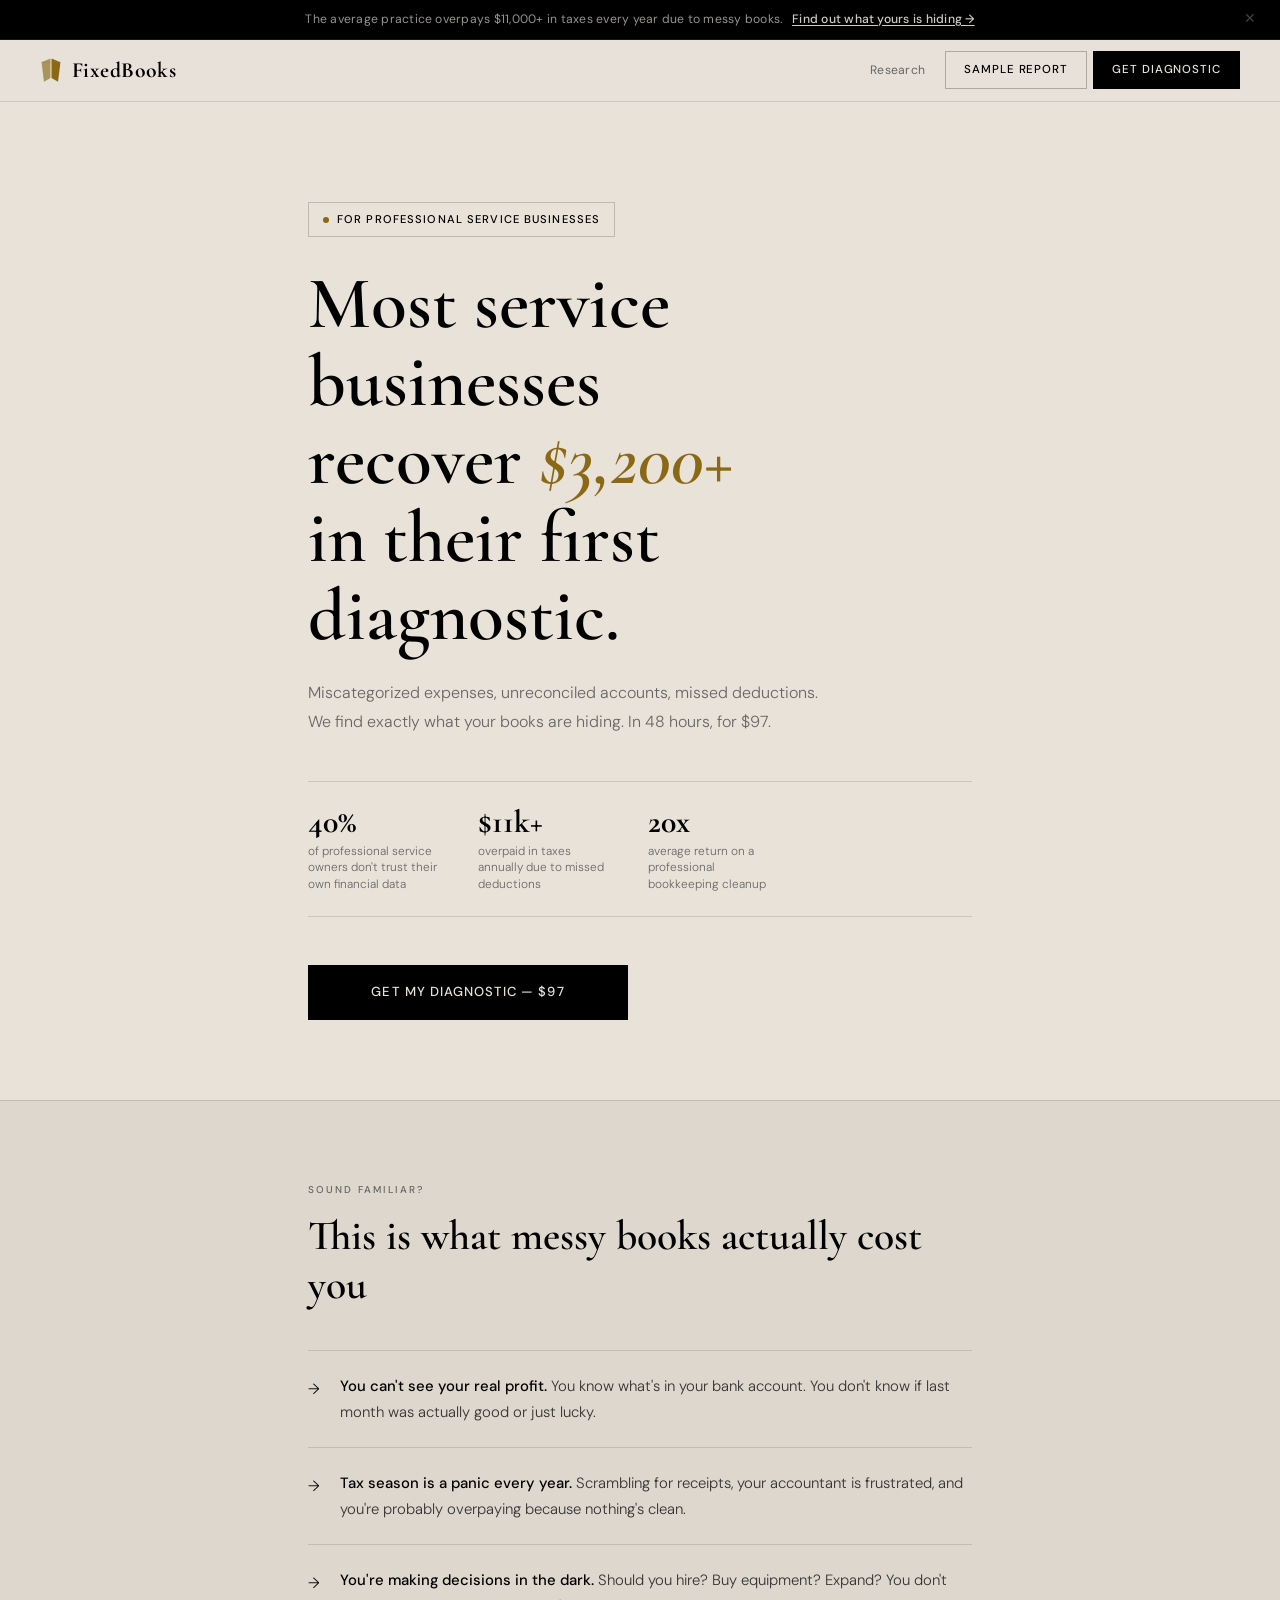
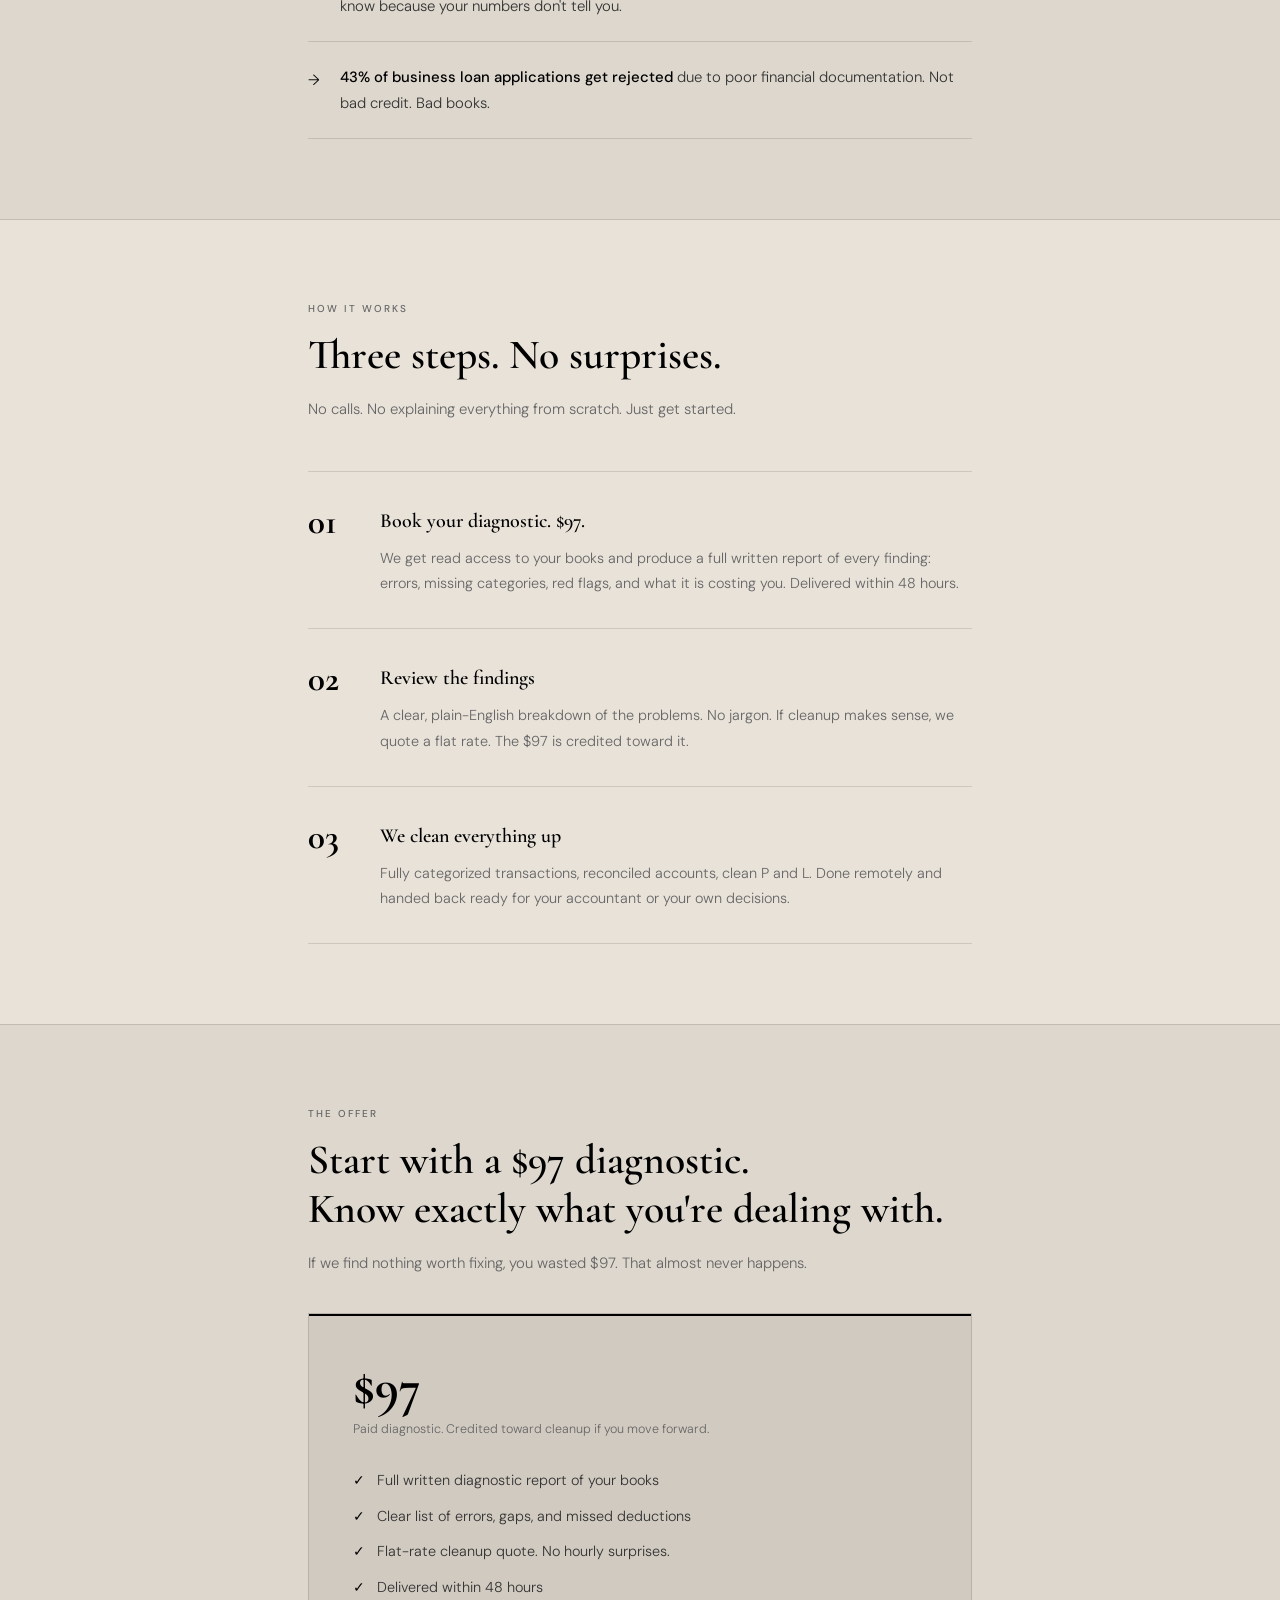
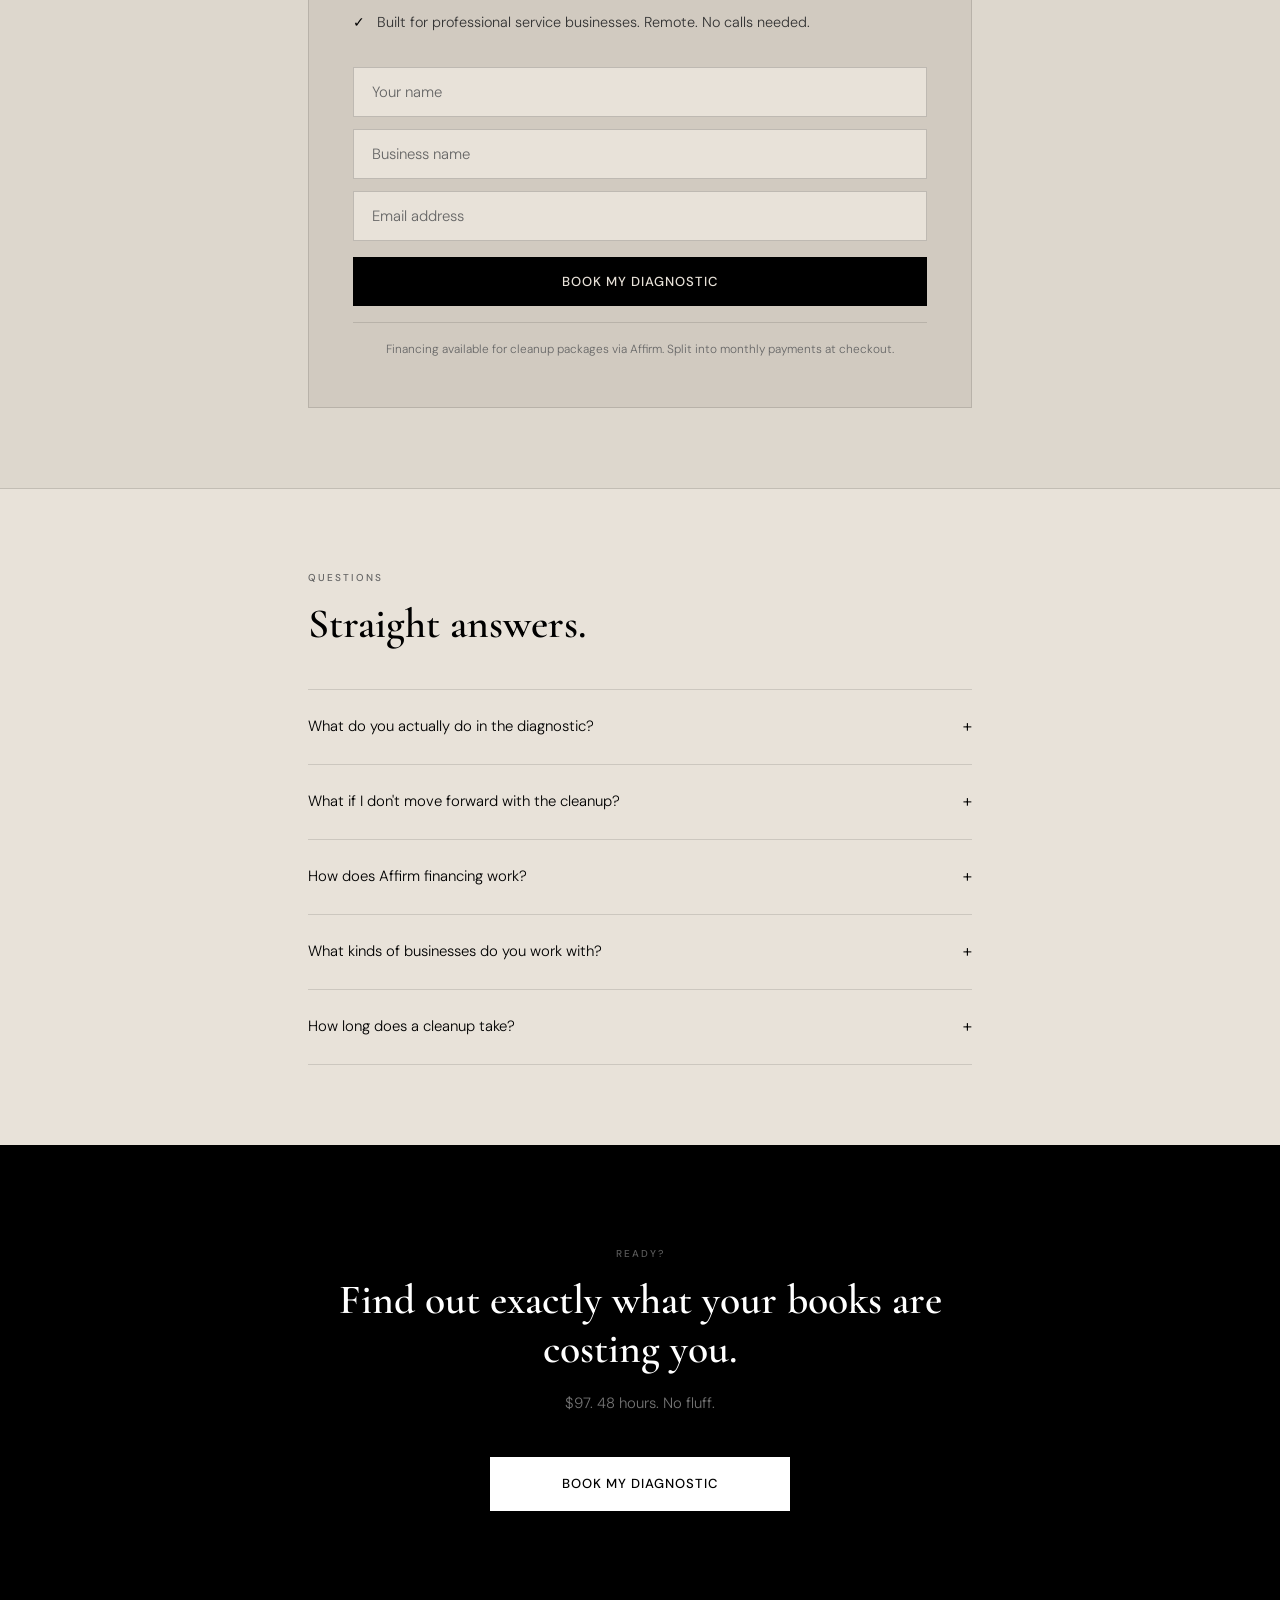
==== index.html @ ee93014d "fdsfe" ====
<!DOCTYPE html>
<html lang="en">
<head>
  <meta charset="UTF-8" />
  <meta name="viewport" content="width=device-width, initial-scale=1.0" />
  <title>FixedBooks | Bookkeeping Diagnostics for Professional Service Businesses</title>
  <meta name="description" content="Most professional service businesses recover $3,200+ in their first diagnostic. Find what your books are hiding. $97. 48 hours." />

  <link rel="icon" type="image/svg+xml" href="assets/icons/favicon.svg">
  <link rel="preconnect" href="https://fonts.googleapis.com">
  <link rel="preconnect" href="https://fonts.gstatic.com" crossorigin>
  <link href="https://fonts.googleapis.com/css2?family=Cormorant+Garamond:ital,wght@0,400;0,600;0,700;1,400;1,600&family=DM+Sans:wght@300;400;500&display=swap" rel="stylesheet">

  <style>

    *, *::before, *::after { box-sizing: border-box; margin: 0; padding: 0; }

    :root {
      --bg:       #E8E2D9;
      --bg-2:     #DDD7CD;
      --bg-3:     #D1CAC0;
      --border:   rgba(0,0,0,0.12);
      --black:    #000000;
      --off:      #111111;
      --muted:    #666666;
      --gold:     #8B6914;
      --font-serif: 'Cormorant Garamond', serif;
      --font-sans:  'DM Sans', sans-serif;
    }

    html {
      background: #000;
      scroll-behavior: smooth;
    }

    body {
      background: var(--bg);
      color: var(--black);
      font-family: var(--font-sans);
      font-weight: 300;
      font-size: 16px;
      line-height: 1.7;
      -webkit-font-smoothing: antialiased;
      overflow-x: hidden;
    }

    a { color: inherit; text-decoration: none; }

    .container {
      max-width: 720px;
      margin: 0 auto;
      padding: 0 28px;
    }

    /* ── FIXED HEADER ────────────────────────────────────── */
    #header-stack {
      position: fixed;
      top: 0; left: 0;
      width: 100%;
      z-index: 200;
    }

    /* ── ANNOUNCEMENT BAR ────────────────────────────────── */
    #announcementBar {
      width: 100%;
      background: #000;
      border-bottom: 1px solid rgba(255,255,255,0.08);
      padding: 9px 48px;
      display: flex;
      align-items: center;
      justify-content: center;
      position: relative;
      transition: height 0.3s ease, opacity 0.3s ease;
    }

    .bar__text {
      font-size: 0.76rem;
      font-weight: 400;
      color: rgba(232,226,217,0.65);
      text-align: center;
      letter-spacing: 0.02em;
    }

    .bar__text a {
      color: rgba(232,226,217,0.9);
      text-decoration: underline;
      font-weight: 500;
      text-underline-offset: 2px;
      transition: color 0.15s;
    }

    .bar__text a:hover { color: #fff; }

    .bar__dismiss {
      position: absolute;
      right: 16px;
      top: 50%;
      transform: translateY(-50%);
      background: none;
      border: none;
      color: rgba(255,255,255,0.25);
      cursor: pointer;
      font-size: 0.85rem;
      line-height: 1;
      padding: 4px 8px;
      transition: color 0.15s;
    }

    .bar__dismiss:hover { color: rgba(255,255,255,0.7); }

    /* ── NAV ─────────────────────────────────────────────── */
    #nav {
      width: 100%;
      background: rgba(232,226,217,0.97);
      border-bottom: 1px solid var(--border);
      backdrop-filter: blur(16px);
      -webkit-backdrop-filter: blur(16px);
      padding: 0 40px;
      display: flex;
      align-items: center;
      justify-content: space-between;
      height: 62px;
      transition: box-shadow 0.3s ease;
    }

    #nav.scrolled {
      box-shadow: 0 1px 24px rgba(0,0,0,0.08);
    }

    .nav__logo {
      display: flex;
      align-items: center;
      gap: 10px;
      text-decoration: none;
      flex-shrink: 0;
    }

    .nav__wordmark {
      font-family: var(--font-serif);
      font-size: 1.35rem;
      font-weight: 700;
      color: #000;
      letter-spacing: 0.02em;
    }

    .nav__links {
      display: flex;
      align-items: center;
      gap: 6px;
    }

    .nav__link {
      font-family: var(--font-sans);
      font-size: 0.76rem;
      font-weight: 400;
      color: var(--muted);
      text-decoration: none;
      padding: 8px 14px;
      letter-spacing: 0.02em;
      transition: color 0.15s;
    }

    .nav__link:hover { color: #000; }

    .nav__btn {
      font-family: var(--font-sans);
      font-size: 0.72rem;
      font-weight: 500;
      letter-spacing: 0.08em;
      text-transform: uppercase;
      padding: 8px 18px;
      text-decoration: none;
      cursor: pointer;
      transition: background 0.15s, color 0.15s;
      white-space: nowrap;
      border: none;
    }

    .nav__btn--ghost {
      border: 1px solid rgba(0,0,0,0.25);
      color: #000;
      background: transparent;
    }

    .nav__btn--ghost:hover {
      background: rgba(0,0,0,0.06);
    }

    .nav__btn--filled {
      background: #000;
      color: var(--bg);
      border: 1px solid #000;
    }

    .nav__btn--filled:hover { background: #222; }

    /* ── HERO ────────────────────────────────────────────── */
    .hero {
      min-height: 100svh;
      display: flex;
      flex-direction: column;
      justify-content: center;
      padding: 100px 0 80px;
      position: relative;
      overflow: hidden;
    }

    .hero__eyebrow {
      display: inline-flex;
      align-items: center;
      gap: 8px;
      border: 1px solid rgba(0,0,0,0.18);
      color: #000;
      font-size: 0.7rem;
      font-weight: 500;
      letter-spacing: 0.1em;
      text-transform: uppercase;
      padding: 7px 14px;
      margin-bottom: 28px;
      width: fit-content;
    }

    .hero__eyebrow__dot {
      width: 6px; height: 6px;
      border-radius: 50%;
      background: var(--gold);
      flex-shrink: 0;
    }

    h1 {
      font-family: var(--font-serif);
      font-size: clamp(2.8rem, 7vw, 4.6rem);
      font-weight: 600;
      line-height: 1.06;
      color: #000;
      margin-bottom: 24px;
    }

    h1 em {
      font-style: italic;
      color: var(--gold);
    }

    .hero__sub {
      font-size: 1rem;
      color: var(--muted);
      max-width: 520px;
      margin-bottom: 44px;
      line-height: 1.8;
    }

    /* ── STAT BAR ────────────────────────────────────────── */
    .stat-bar {
      display: flex;
      gap: 40px;
      flex-wrap: wrap;
      padding: 24px 0;
      border-top: 1px solid var(--border);
      border-bottom: 1px solid var(--border);
      margin-bottom: 48px;
    }

    .stat-item { display: flex; flex-direction: column; gap: 5px; }

    .stat-num {
      font-family: var(--font-serif);
      font-size: 2rem;
      font-weight: 700;
      color: #000;
      line-height: 1;
    }

    .stat-label {
      font-size: 0.74rem;
      color: var(--muted);
      max-width: 130px;
      line-height: 1.4;
    }

    /* ── BUTTONS ─────────────────────────────────────────── */
    .btn-primary {
      display: inline-block;
      background: #000;
      color: var(--bg);
      font-family: var(--font-sans);
      font-weight: 500;
      font-size: 0.82rem;
      letter-spacing: 0.08em;
      text-transform: uppercase;
      padding: 16px 36px;
      text-decoration: none;
      text-align: center;
      border: none;
      cursor: pointer;
      transition: background 0.15s, transform 0.1s;
      width: 100%;
    }

    .btn-primary:hover { background: #222; transform: translateY(-1px); }
    .btn-primary:active { transform: translateY(0); }

    /* ── SECTIONS ────────────────────────────────────────── */
    .section { padding: 80px 0; }

    .section--alt {
      background: var(--bg-2);
      border-top: 1px solid var(--border);
      border-bottom: 1px solid var(--border);
    }

    .section-label {
      font-size: 10px;
      font-weight: 500;
      letter-spacing: 0.2em;
      text-transform: uppercase;
      color: var(--muted);
      margin-bottom: 14px;
      display: block;
    }

    .section-title {
      font-family: var(--font-serif);
      font-size: clamp(1.8rem, 4vw, 2.6rem);
      font-weight: 600;
      color: #000;
      line-height: 1.18;
      margin-bottom: 16px;
    }

    .section-body {
      font-size: 0.93rem;
      color: var(--muted);
      max-width: 520px;
      margin-bottom: 36px;
      line-height: 1.8;
    }

    /* ── PAIN ────────────────────────────────────────────── */
    .pain-list { display: flex; flex-direction: column; margin-top: 40px; }

    .pain-item {
      display: flex;
      gap: 20px;
      align-items: flex-start;
      padding: 22px 0;
      border-bottom: 1px solid var(--border);
    }

    .pain-item:first-child { border-top: 1px solid var(--border); }

    .pain-icon {
      color: #000;
      font-size: 0.95rem;
      padding-top: 4px;
      flex-shrink: 0;
    }

    .pain-text { font-size: 0.93rem; color: #333; line-height: 1.75; }
    .pain-text strong { color: #000; font-weight: 500; }

    /* ── PROCESS ─────────────────────────────────────────── */
    .process-steps { display: flex; flex-direction: column; margin-top: 48px; }

    .step {
      display: grid;
      grid-template-columns: 48px 1fr;
      gap: 24px;
      padding: 32px 0;
      border-bottom: 1px solid var(--border);
      align-items: start;
    }

    .step:first-child { border-top: 1px solid var(--border); }

    .step-num {
      font-family: var(--font-serif);
      font-size: 2.2rem;
      font-weight: 700;
      color: #000;
      line-height: 1;
    }

    .step-title {
      font-family: var(--font-serif);
      font-size: 1.25rem;
      font-weight: 600;
      color: #000;
      margin-bottom: 8px;
    }

    .step-body { font-size: 0.9rem; color: var(--muted); line-height: 1.75; }

    /* ── OFFER ───────────────────────────────────────────── */
    .offer-box {
      background: var(--bg-3);
      border: 1px solid var(--border);
      padding: 48px 44px;
      position: relative;
      overflow: hidden;
    }

    .offer-box::before {
      content: '';
      position: absolute;
      top: 0; left: 0; right: 0;
      height: 2px;
      background: #000;
    }

    .offer-price {
      font-family: var(--font-serif);
      font-size: 3.2rem;
      font-weight: 700;
      color: #000;
      line-height: 1;
      margin-bottom: 6px;
    }

    .offer-price-note {
      font-size: 0.78rem;
      color: var(--muted);
      margin-bottom: 28px;
    }

    .offer-bullets {
      display: flex;
      flex-direction: column;
      gap: 11px;
      margin-bottom: 32px;
    }

    .offer-bullet {
      display: flex;
      align-items: center;
      gap: 12px;
      font-size: 0.9rem;
      color: #333;
    }

    .offer-bullet__check { color: #000; flex-shrink: 0; font-weight: 500; }

    .affirm-note {
      font-size: 0.74rem;
      color: var(--muted);
      margin-top: 16px;
      text-align: center;
      border-top: 1px solid var(--border);
      padding-top: 16px;
    }

    /* ── FORM ────────────────────────────────────────────── */
    .form-group { display: flex; flex-direction: column; gap: 12px; margin-bottom: 16px; }

    .form-input {
      background: var(--bg);
      border: 1px solid rgba(0,0,0,0.18);
      color: #000;
      font-family: var(--font-sans);
      font-weight: 300;
      font-size: 0.93rem;
      padding: 14px 18px;
      outline: none;
      width: 100%;
      transition: border-color 0.2s;
    }

    .form-input::placeholder { color: var(--muted); }
    .form-input:focus { border-color: #000; }

    .form-msg {
      display: none;
      text-align: center;
      margin-top: 14px;
      color: #000;
      font-size: 0.88rem;
    }

    /* ── FAQ ─────────────────────────────────────────────── */
    .faq-list { display: flex; flex-direction: column; margin-top: 40px; }
    .faq-item { border-bottom: 1px solid var(--border); }
    .faq-item:first-child { border-top: 1px solid var(--border); }

    .faq-q {
      padding: 22px 0;
      display: flex;
      justify-content: space-between;
      align-items: center;
      cursor: pointer;
      font-size: 0.93rem;
      color: #000;
      gap: 16px;
      user-select: none;
    }

    .faq-arrow {
      color: #000;
      font-size: 1.1rem;
      flex-shrink: 0;
      transition: transform 0.25s ease;
      font-weight: 300;
    }

    .faq-a {
      font-size: 0.88rem;
      color: var(--muted);
      max-height: 0;
      overflow: hidden;
      transition: max-height 0.35s ease, padding-bottom 0.35s ease;
      line-height: 1.8;
    }

    .faq-item.open .faq-a { max-height: 300px; padding-bottom: 22px; }
    .faq-item.open .faq-arrow { transform: rotate(45deg); }

    /* ── FINAL CTA ───────────────────────────────────────── */
    .final-cta {
      padding: 100px 0;
      text-align: center;
      background: #000;
    }

    .final-cta .section-label { color: rgba(255,255,255,0.35); }
    .final-cta .section-title { color: #fff; }
    .final-cta .section-body { color: rgba(255,255,255,0.45); margin: 0 auto 40px; }

    .final-cta .btn-primary {
      background: #fff;
      color: #000;
    }

    .final-cta .btn-primary:hover { background: #e0e0e0; }

    /* ── REVEAL ANIMATIONS ───────────────────────────────── */
    .reveal {
      opacity: 0;
      transform: translateY(28px);
      transition: opacity 0.7s cubic-bezier(0.16,1,0.3,1),
                  transform 0.7s cubic-bezier(0.16,1,0.3,1);
    }

    .reveal.visible {
      opacity: 1;
      transform: translateY(0);
    }

    .reveal-delay-1 { transition-delay: 0.1s; }
    .reveal-delay-2 { transition-delay: 0.2s; }
    .reveal-delay-3 { transition-delay: 0.3s; }

    /* ── HERO ENTRANCE ───────────────────────────────────── */
    .fade-up {
      opacity: 0;
      transform: translateY(22px);
      animation: fadeUp 0.7s cubic-bezier(0.16,1,0.3,1) forwards;
    }

    @keyframes fadeUp {
      to { opacity: 1; transform: translateY(0); }
    }

    .delay-1 { animation-delay: 0.05s; }
    .delay-2 { animation-delay: 0.2s; }
    .delay-3 { animation-delay: 0.35s; }
    .delay-4 { animation-delay: 0.5s; }
    .delay-5 { animation-delay: 0.65s; }

    /* ── COUNTER ANIMATION ───────────────────────────────── */
    .stat-num { transition: all 0.3s ease; }

    /* ── LINE DRAW ───────────────────────────────────────── */
    .line-draw {
      width: 0;
      height: 1px;
      background: #000;
      transition: width 0.8s cubic-bezier(0.16,1,0.3,1);
    }

    .line-draw.visible { width: 100%; }

    /* ── HOVER LIFT ──────────────────────────────────────── */
    .hover-lift {
      transition: transform 0.2s ease;
    }

    .hover-lift:hover { transform: translateY(-2px); }

    /* ── MOBILE ──────────────────────────────────────────── */
    @media (max-width: 900px) {
      #nav { padding: 0 24px; }
    }

    @media (max-width: 660px) {
      #nav { padding: 0 16px; height: 54px; }
      .nav__link { display: none; }
      .nav__btn--ghost { display: none; }
      .nav__wordmark { font-size: 1.15rem; }
      .hero { padding: 80px 0 60px; }
      h1 { font-size: 2.4rem; line-height: 1.1; }
      .stat-bar { gap: 20px; }
      .stat-num { font-size: 1.6rem; }
      .step { grid-template-columns: 36px 1fr; gap: 16px; }
      .offer-box { padding: 28px 20px; }
      .offer-price { font-size: 2.4rem; }
      .form-input { font-size: 16px; }
      #announcementBar { padding: 8px 36px 8px 16px; }
      .bar__text { font-size: 0.7rem; }
    }

    @media (max-width: 400px) {
      h1 { font-size: 2rem; }
      .stat-bar { flex-direction: column; gap: 16px; }
    }

  </style>
</head>
<body>

  <!-- ─── HEADER STACK ──────────────────────────────────────── -->
  <div id="header-stack">

    <div id="announcementBar">
      <span class="bar__text">
        The average practice overpays $11,000+ in taxes every year due to messy books.
        &nbsp;
        <a href="#offer">Find out what yours is hiding →</a>
      </span>
      <button class="bar__dismiss" id="barDismiss" aria-label="Dismiss">✕</button>
    </div>

    <nav id="nav">
      <a href="/" class="nav__logo">
        <svg width="22" height="28" viewBox="0 0 28 34" fill="none" xmlns="http://www.w3.org/2000/svg">
          <path d="M14 2 L2 7 L5 32 L14 27 Z" fill="#8B6914" opacity="0.65"/>
          <path d="M14 2 L26 7 L23 32 L14 27 Z" fill="#8B6914"/>
          <line x1="14" y1="2" x2="14" y2="27" stroke="#E8E2D9" stroke-width="1.4" stroke-linecap="round"/>
          <line x1="2" y1="7" x2="26" y2="7" stroke="#A07C1A" stroke-width="0.8" stroke-linecap="round" opacity="0.5"/>
        </svg>
        <span class="nav__wordmark">FixedBooks</span>
      </a>
      <div class="nav__links">
        <a href="pages/research.html" class="nav__link">Research</a>
        <a href="pages/demo.html" class="nav__btn nav__btn--ghost">Sample Report</a>
        <a href="#offer" class="nav__btn nav__btn--filled">Get Diagnostic</a>
      </div>
    </nav>

  </div>


  <!-- ─── HERO ──────────────────────────────────────────────── -->
  <section class="hero">
    <div class="container">

      <div class="hero__eyebrow fade-up delay-1">
        <span class="hero__eyebrow__dot"></span>
        For Professional Service Businesses
      </div>

      <h1 class="fade-up delay-2">
        Most service businesses<br>
        recover <em>$3,200+</em><br>
        in their first diagnostic.
      </h1>

      <p class="hero__sub fade-up delay-3">
        Miscategorized expenses, unreconciled accounts, missed deductions.
        We find exactly what your books are hiding. In 48 hours, for $97.
      </p>

      <div class="stat-bar fade-up delay-4">
        <div class="stat-item">
          <span class="stat-num" data-target="40" data-suffix="%">40%</span>
          <span class="stat-label">of professional service owners don't trust their own financial data</span>
        </div>
        <div class="stat-item">
          <span class="stat-num">$11k+</span>
          <span class="stat-label">overpaid in taxes annually due to missed deductions</span>
        </div>
        <div class="stat-item">
          <span class="stat-num" data-target="20" data-suffix="x">20x</span>
          <span class="stat-label">average return on a professional bookkeeping cleanup</span>
        </div>
      </div>

      <a href="#offer" class="btn-primary fade-up delay-5" style="max-width:320px; display:block;">
        Get My Diagnostic — $97
      </a>

    </div>
  </section>


  <!-- ─── PAIN ──────────────────────────────────────────────── -->
  <section class="section section--alt">
    <div class="container">

      <div class="reveal">
        <span class="section-label">Sound Familiar?</span>
        <h2 class="section-title">This is what messy books actually cost you</h2>
      </div>

      <div class="pain-list">

        <div class="pain-item reveal reveal-delay-1">
          <span class="pain-icon">→</span>
          <p class="pain-text">
            <strong>You can't see your real profit.</strong>
            You know what's in your bank account. You don't know if last month
            was actually good or just lucky.
          </p>
        </div>

        <div class="pain-item reveal reveal-delay-2">
          <span class="pain-icon">→</span>
          <p class="pain-text">
            <strong>Tax season is a panic every year.</strong>
            Scrambling for receipts, your accountant is frustrated, and you're
            probably overpaying because nothing's clean.
          </p>
        </div>

        <div class="pain-item reveal reveal-delay-3">
          <span class="pain-icon">→</span>
          <p class="pain-text">
            <strong>You're making decisions in the dark.</strong>
            Should you hire? Buy equipment? Expand? You don't know because
            your numbers don't tell you.
          </p>
        </div>

        <div class="pain-item reveal">
          <span class="pain-icon">→</span>
          <p class="pain-text">
            <strong>43% of business loan applications get rejected</strong> due to
            poor financial documentation. Not bad credit. Bad books.
          </p>
        </div>

      </div>
    </div>
  </section>


  <!-- ─── PROCESS ───────────────────────────────────────────── -->
  <section class="section">
    <div class="container">

      <div class="reveal">
        <span class="section-label">How It Works</span>
        <h2 class="section-title">Three steps. No surprises.</h2>
        <p class="section-body">
          No calls. No explaining everything from scratch. Just get started.
        </p>
      </div>

      <div class="process-steps">

        <div class="step reveal">
          <span class="step-num">01</span>
          <div>
            <p class="step-title">Book your diagnostic. $97.</p>
            <p class="step-body">
              We get read access to your books and produce a full written report
              of every finding: errors, missing categories, red flags, and what
              it is costing you. Delivered within 48 hours.
            </p>
          </div>
        </div>

        <div class="step reveal">
          <span class="step-num">02</span>
          <div>
            <p class="step-title">Review the findings</p>
            <p class="step-body">
              A clear, plain-English breakdown of the problems. No jargon.
              If cleanup makes sense, we quote a flat rate.
              The $97 is credited toward it.
            </p>
          </div>
        </div>

        <div class="step reveal">
          <span class="step-num">03</span>
          <div>
            <p class="step-title">We clean everything up</p>
            <p class="step-body">
              Fully categorized transactions, reconciled accounts, clean P and L.
              Done remotely and handed back ready for your accountant
              or your own decisions.
            </p>
          </div>
        </div>

      </div>
    </div>
  </section>


  <!-- ─── OFFER + FORM ──────────────────────────────────────── -->
  <section class="section section--alt" id="offer">
    <div class="container">

      <div class="reveal">
        <span class="section-label">The Offer</span>
        <h2 class="section-title">
          Start with a $97 diagnostic.<br>
          Know exactly what you're dealing with.
        </h2>
        <p class="section-body">
          If we find nothing worth fixing, you wasted $97. That almost never happens.
        </p>
      </div>

      <div class="offer-box reveal">

        <div class="offer-price">$97</div>
        <p class="offer-price-note">
          Paid diagnostic. Credited toward cleanup if you move forward.
        </p>

        <div class="offer-bullets">
          <div class="offer-bullet">
            <span class="offer-bullet__check">✓</span>
            Full written diagnostic report of your books
          </div>
          <div class="offer-bullet">
            <span class="offer-bullet__check">✓</span>
            Clear list of errors, gaps, and missed deductions
          </div>
          <div class="offer-bullet">
            <span class="offer-bullet__check">✓</span>
            Flat-rate cleanup quote. No hourly surprises.
          </div>
          <div class="offer-bullet">
            <span class="offer-bullet__check">✓</span>
            Delivered within 48 hours
          </div>
          <div class="offer-bullet">
            <span class="offer-bullet__check">✓</span>
            Built for professional service businesses. Remote. No calls needed.
          </div>
        </div>

        <form id="leadForm">
          <div class="form-group">
            <input class="form-input" type="text"  name="name"     placeholder="Your name"     required />
            <input class="form-input" type="text"  name="business" placeholder="Business name" required />
            <input class="form-input" type="email" name="email"    placeholder="Email address" required />
          </div>
          <button type="submit" class="btn-primary">Book My Diagnostic</button>
          <p class="form-msg" id="formMsg"></p>
        </form>

        <p class="affirm-note">
          Financing available for cleanup packages via Affirm.
          Split into monthly payments at checkout.
        </p>

      </div>
    </div>
  </section>


  <!-- ─── FAQ ──────────────────────────────────────────────── -->
  <section class="section">
    <div class="container">

      <div class="reveal">
        <span class="section-label">Questions</span>
        <h2 class="section-title">Straight answers.</h2>
      </div>

      <div class="faq-list">

        <div class="faq-item reveal">
          <div class="faq-q">
            What do you actually do in the diagnostic?
            <span class="faq-arrow">+</span>
          </div>
          <p class="faq-a">
            We review your QuickBooks or bookkeeping software and identify
            miscategorized transactions, missing accounts, reconciliation errors,
            and red flags. You get a full written report of every finding in plain
            English. Not vague suggestions.
          </p>
        </div>

        <div class="faq-item reveal">
          <div class="faq-q">
            What if I don't move forward with the cleanup?
            <span class="faq-arrow">+</span>
          </div>
          <p class="faq-a">
            You keep the diagnostic. The findings are yours regardless.
            Take them to any accountant or fix things yourself.
            The $97 is for the work we do, not a sales tactic.
          </p>
        </div>

        <div class="faq-item reveal">
          <div class="faq-q">
            How does Affirm financing work?
            <span class="faq-arrow">+</span>
          </div>
          <p class="faq-a">
            If you move forward with a cleanup, you can split the cost into
            monthly payments through Affirm. Sixty seconds to apply at checkout.
            Flat rate quoted upfront. No hourly billing that grows.
          </p>
        </div>

        <div class="faq-item reveal">
          <div class="faq-q">
            What kinds of businesses do you work with?
            <span class="faq-arrow">+</span>
          </div>
          <p class="faq-a">
            Law firms, dental practices, med spas, aesthetic clinics, financial
            advisors, chiropractors, optometrists, and similar professional service
            providers. If your revenue comes from expertise rather than product
            sales, we are built for you.
          </p>
        </div>

        <div class="faq-item reveal">
          <div class="faq-q">
            How long does a cleanup take?
            <span class="faq-arrow">+</span>
          </div>
          <p class="faq-a">
            Depends on how far back things need to go and how messy they are.
            We are specific in the diagnostic quote. Most cleanups are done
            within one to two weeks. Everything is remote.
          </p>
        </div>

      </div>
    </div>
  </section>


  <!-- ─── FINAL CTA ─────────────────────────────────────────── -->
  <section class="final-cta">
    <div class="container">
      <div class="reveal">
        <span class="section-label">Ready?</span>
        <h2 class="section-title">
          Find out exactly what your books are costing you.
        </h2>
        <p class="section-body">
          $97. 48 hours. No fluff.
        </p>
        <div style="display:flex; justify-content:center;">
          <a href="#offer" class="btn-primary" style="max-width:300px;">
            Book My Diagnostic
          </a>
        </div>
      </div>
    </div>
  </section>


  <!-- ─── JS ───────────────────────────────────────────────── -->
  <script>

    // ── HEADER HEIGHT → body padding ──────────────────────────
    function setBodyPad() {
      const h = document.getElementById('header-stack');
      document.body.style.paddingTop = h.offsetHeight + 'px';
    }
    setBodyPad();
    window.addEventListener('resize', setBodyPad);


    // ── ANNOUNCEMENT BAR DISMISS ───────────────────────────────
    (function() {
      const bar  = document.getElementById('announcementBar');
      const btn  = document.getElementById('barDismiss');
      const KEY  = 'fb_bar_dismissed';

      if (sessionStorage.getItem(KEY)) {
        bar.style.display = 'none';
        setBodyPad();
        return;
      }

      btn.addEventListener('click', function() {
        bar.style.transition = 'opacity 0.25s ease, max-height 0.3s ease, padding 0.3s ease';
        bar.style.opacity    = '0';
        bar.style.maxHeight  = bar.offsetHeight + 'px';

        requestAnimationFrame(function() {
          bar.style.maxHeight  = '0';
          bar.style.padding    = '0';
          bar.style.overflow   = 'hidden';
        });

        setTimeout(function() {
          bar.style.display = 'none';
          setBodyPad();
        }, 320);

        sessionStorage.setItem(KEY, 'true');
      });
    })();


    // ── NAV SCROLL SHADOW ──────────────────────────────────────
    (function() {
      const nav = document.getElementById('nav');
      window.addEventListener('scroll', function() {
        nav.classList.toggle('scrolled', window.scrollY > 20);
      }, { passive: true });
    })();


    // ── SCROLL REVEAL ──────────────────────────────────────────
    (function() {
      const els = document.querySelectorAll('.reveal');

      if (!('IntersectionObserver' in window)) {
        els.forEach(function(el) { el.classList.add('visible'); });
        return;
      }

      const io = new IntersectionObserver(function(entries) {
        entries.forEach(function(entry) {
          if (entry.isIntersecting) {
            entry.target.classList.add('visible');
            io.unobserve(entry.target);
          }
        });
      }, { threshold: 0.1, rootMargin: '0px 0px -40px 0px' });

      els.forEach(function(el) { io.observe(el); });
    })();


    // ── STAT COUNTER ANIMATION ─────────────────────────────────
    (function() {
      const counters = document.querySelectorAll('.stat-num[data-target]');

      if (!counters.length) return;

      const io = new IntersectionObserver(function(entries) {
        entries.forEach(function(entry) {
          if (!entry.isIntersecting) return;

          const el     = entry.target;
          const target = parseInt(el.dataset.target, 10);
          const suffix = el.dataset.suffix || '';
          const dur    = 1200;
          const start  = performance.now();

          function tick(now) {
            const progress = Math.min((now - start) / dur, 1);
            const ease     = 1 - Math.pow(1 - progress, 3);
            el.textContent = Math.round(ease * target) + suffix;
            if (progress < 1) requestAnimationFrame(tick);
          }

          requestAnimationFrame(tick);
          io.unobserve(el);
        });
      }, { threshold: 0.5 });

      counters.forEach(function(el) { io.observe(el); });
    })();


    // ── FAQ ACCORDION ──────────────────────────────────────────
    (function() {
      document.querySelectorAll('.faq-q').forEach(function(trigger) {
        trigger.addEventListener('click', function() {
          const item   = trigger.parentElement;
          const isOpen = item.classList.contains('open');

          document.querySelectorAll('.faq-item').forEach(function(i) {
            i.classList.remove('open');
          });

          if (!isOpen) item.classList.add('open');
        });
      });
    })();


    // ── FORM SUBMIT ────────────────────────────────────────────
    (function() {
      const form     = document.getElementById('leadForm');
      const msg      = document.getElementById('formMsg');
      const ENDPOINT = 'https://formspree.io/f/mdaweopa';

      if (!form) return;

      form.addEventListener('submit', async function(e) {
        e.preventDefault();

        const btn = form.querySelector('button[type="submit"]');
        if (btn) { btn.disabled = true; btn.textContent = 'Sending...'; }

        try {
          const res = await fetch(ENDPOINT, {
            method:  'POST',
            body:    new FormData(form),
            headers: { 'Accept': 'application/json' }
          });

          if (res.ok) {
            form.style.display = 'none';
            msg.style.display  = 'block';
            msg.textContent    = "Got it. We'll be in touch within 24 hours to get you set up.";
          } else {
            throw new Error();
          }
        } catch(err) {
          if (btn) { btn.disabled = false; btn.textContent = 'Book My Diagnostic'; }
          msg.style.display = 'block';
          msg.textContent   = 'Something went wrong. Please try again.';
          msg.style.color   = '#c00';
        }
      });
    })();


    // ── PAIN ITEM STAGGER ON REVEAL ────────────────────────────
    (function() {
      const items = document.querySelectorAll('.pain-item.reveal');

      const io = new IntersectionObserver(function(entries) {
        entries.forEach(function(entry) {
          if (entry.isIntersecting) {
            const index = Array.from(items).indexOf(entry.target);
            setTimeout(function() {
              entry.target.classList.add('visible');
            }, index * 80);
            io.unobserve(entry.target);
          }
        });
      }, { threshold: 0.08 });

      items.forEach(function(el) { io.observe(el); });
    })();


    // ── STEP STAGGER ON REVEAL ─────────────────────────────────
    (function() {
      const steps = document.querySelectorAll('.step.reveal');

      const io = new IntersectionObserver(function(entries) {
        entries.forEach(function(entry) {
          if (entry.isIntersecting) {
            const index = Array.from(steps).indexOf(entry.target);
            setTimeout(function() {
              entry.target.classList.add('visible');
            }, index * 100);
            io.unobserve(entry.target);
          }
        });
      }, { threshold: 0.08 });

      steps.forEach(function(el) { io.observe(el); });
    })();

  </script>

</body>
</html>
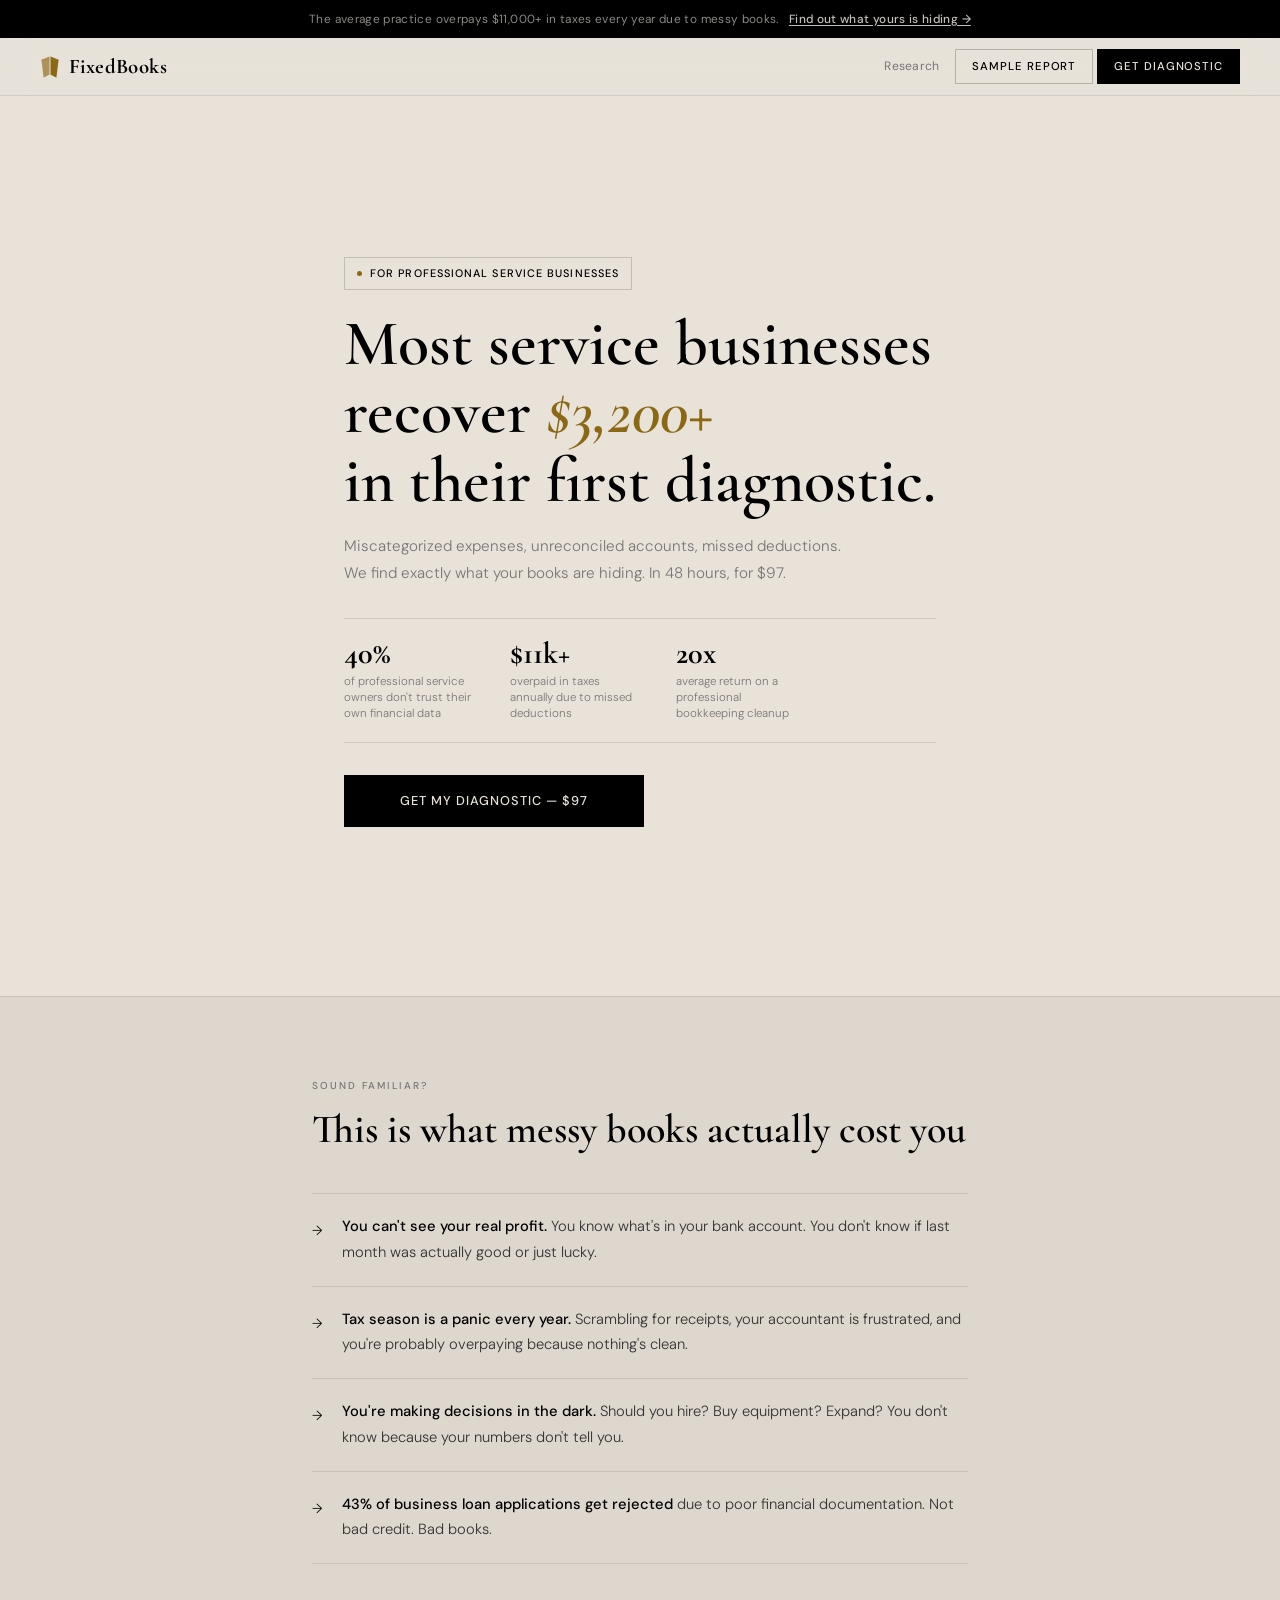
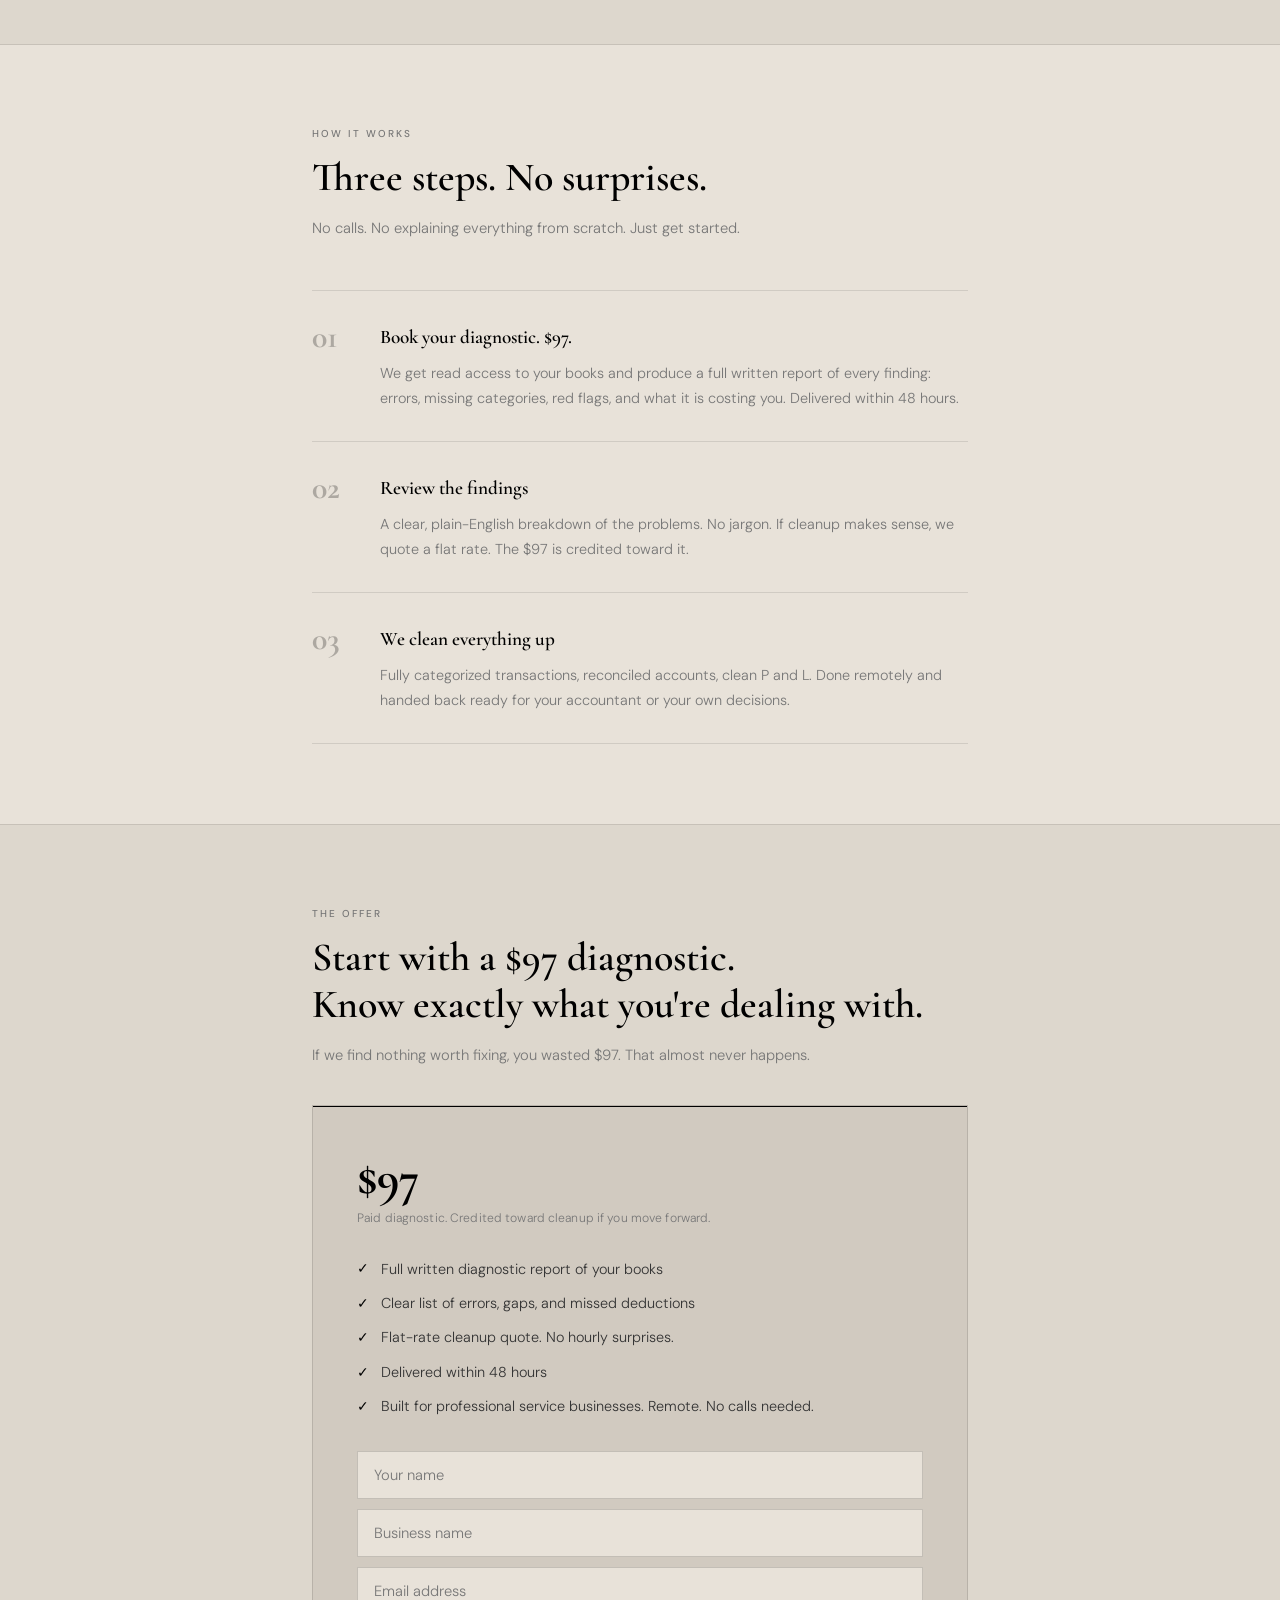
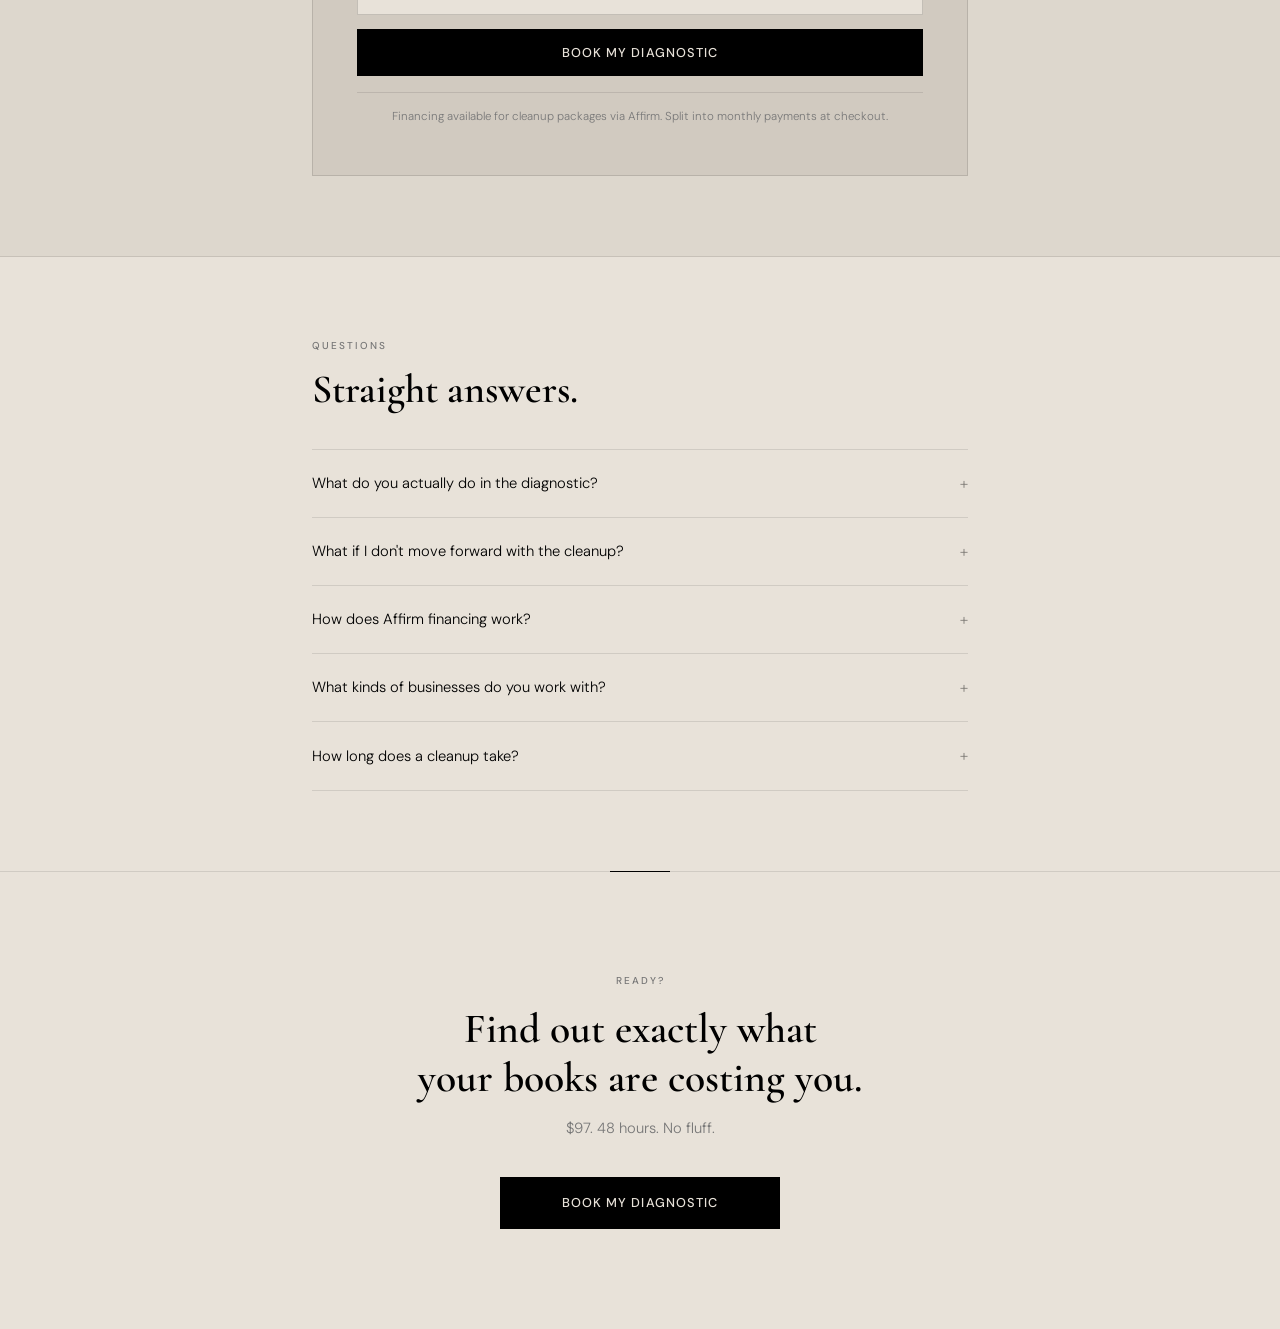
==== commit 01688fb8: "dfwe" ====
--- a/index.html
+++ b/index.html
@@ -16,20 +16,18 @@
     *, *::before, *::after { box-sizing: border-box; margin: 0; padding: 0; }
 
     :root {
-      --bg:       #E8E2D9;
-      --bg-2:     #DDD7CD;
-      --bg-3:     #D1CAC0;
-      --border:   rgba(0,0,0,0.12);
-      --black:    #000000;
-      --off:      #111111;
-      --muted:    #666666;
-      --gold:     #8B6914;
+      --bg:         #E8E2D9;
+      --bg-2:       #DDD7CD;
+      --bg-3:       #D1CAC0;
+      --border:     rgba(0,0,0,0.1);
+      --black:      #000000;
+      --muted:      #777777;
+      --gold:       #8B6914;
       --font-serif: 'Cormorant Garamond', serif;
       --font-sans:  'DM Sans', sans-serif;
     }
 
     html {
-      background: #000;
       scroll-behavior: smooth;
     }
 
@@ -49,7 +47,7 @@
     .container {
       max-width: 720px;
       margin: 0 auto;
-      padding: 0 28px;
+      padding: 0 32px;
     }
 
     /* ── FIXED HEADER ────────────────────────────────────── */
@@ -64,25 +62,22 @@
     #announcementBar {
       width: 100%;
       background: #000;
-      border-bottom: 1px solid rgba(255,255,255,0.08);
-      padding: 9px 48px;
+      padding: 9px 32px;
       display: flex;
       align-items: center;
       justify-content: center;
-      position: relative;
-      transition: height 0.3s ease, opacity 0.3s ease;
     }
 
     .bar__text {
-      font-size: 0.76rem;
+      font-size: 0.74rem;
       font-weight: 400;
-      color: rgba(232,226,217,0.65);
+      color: rgba(232,226,217,0.6);
       text-align: center;
-      letter-spacing: 0.02em;
+      letter-spacing: 0.03em;
     }
 
     .bar__text a {
-      color: rgba(232,226,217,0.9);
+      color: rgba(232,226,217,0.85);
       text-decoration: underline;
       font-weight: 500;
       text-underline-offset: 2px;
@@ -91,27 +86,10 @@
 
     .bar__text a:hover { color: #fff; }
 
-    .bar__dismiss {
-      position: absolute;
-      right: 16px;
-      top: 50%;
-      transform: translateY(-50%);
-      background: none;
-      border: none;
-      color: rgba(255,255,255,0.25);
-      cursor: pointer;
-      font-size: 0.85rem;
-      line-height: 1;
-      padding: 4px 8px;
-      transition: color 0.15s;
-    }
-
-    .bar__dismiss:hover { color: rgba(255,255,255,0.7); }
-
     /* ── NAV ─────────────────────────────────────────────── */
     #nav {
       width: 100%;
-      background: rgba(232,226,217,0.97);
+      background: rgba(232,226,217,0.96);
       border-bottom: 1px solid var(--border);
       backdrop-filter: blur(16px);
       -webkit-backdrop-filter: blur(16px);
@@ -119,25 +97,25 @@
       display: flex;
       align-items: center;
       justify-content: space-between;
-      height: 62px;
+      height: 58px;
       transition: box-shadow 0.3s ease;
     }
 
     #nav.scrolled {
-      box-shadow: 0 1px 24px rgba(0,0,0,0.08);
+      box-shadow: 0 1px 20px rgba(0,0,0,0.07);
     }
 
     .nav__logo {
       display: flex;
       align-items: center;
-      gap: 10px;
+      gap: 9px;
       text-decoration: none;
       flex-shrink: 0;
     }
 
     .nav__wordmark {
       font-family: var(--font-serif);
-      font-size: 1.35rem;
+      font-size: 1.3rem;
       font-weight: 700;
       color: #000;
       letter-spacing: 0.02em;
@@ -146,7 +124,7 @@
     .nav__links {
       display: flex;
       align-items: center;
-      gap: 6px;
+      gap: 4px;
     }
 
     .nav__link {
@@ -155,7 +133,7 @@
       font-weight: 400;
       color: var(--muted);
       text-decoration: none;
-      padding: 8px 14px;
+      padding: 7px 12px;
       letter-spacing: 0.02em;
       transition: color 0.15s;
     }
@@ -164,27 +142,25 @@
 
     .nav__btn {
       font-family: var(--font-sans);
-      font-size: 0.72rem;
+      font-size: 0.71rem;
       font-weight: 500;
       letter-spacing: 0.08em;
       text-transform: uppercase;
-      padding: 8px 18px;
+      padding: 7px 16px;
       text-decoration: none;
       cursor: pointer;
-      transition: background 0.15s, color 0.15s;
       white-space: nowrap;
       border: none;
+      transition: background 0.15s, color 0.15s;
     }
 
     .nav__btn--ghost {
-      border: 1px solid rgba(0,0,0,0.25);
+      border: 1px solid rgba(0,0,0,0.22);
       color: #000;
       background: transparent;
     }
 
-    .nav__btn--ghost:hover {
-      background: rgba(0,0,0,0.06);
-    }
+    .nav__btn--ghost:hover { background: rgba(0,0,0,0.05); }
 
     .nav__btn--filled {
       background: #000;
@@ -195,12 +171,19 @@
     .nav__btn--filled:hover { background: #222; }
 
     /* ── HERO ────────────────────────────────────────────── */
+    /*
+     * Goal: all hero content visible above fold on 1280px+ screens.
+     * Padding is calculated against header height (~90px total).
+     * min-height removed — content height drives section height.
+     * justify-content: center keeps it vertically centered
+     * on tall screens without overflowing on short ones.
+     */
     .hero {
-      min-height: 100svh;
       display: flex;
       flex-direction: column;
       justify-content: center;
-      padding: 100px 0 80px;
+      min-height: 100svh;
+      padding: 48px 0 56px;
       position: relative;
       overflow: hidden;
     }
@@ -209,19 +192,19 @@
       display: inline-flex;
       align-items: center;
       gap: 8px;
-      border: 1px solid rgba(0,0,0,0.18);
-      color: #000;
-      font-size: 0.7rem;
+      border: 1px solid rgba(0,0,0,0.16);
+      color: #000;
+      font-size: 0.68rem;
       font-weight: 500;
       letter-spacing: 0.1em;
       text-transform: uppercase;
-      padding: 7px 14px;
-      margin-bottom: 28px;
+      padding: 6px 12px;
+      margin-bottom: 20px;
       width: fit-content;
     }
 
     .hero__eyebrow__dot {
-      width: 6px; height: 6px;
+      width: 5px; height: 5px;
       border-radius: 50%;
       background: var(--gold);
       flex-shrink: 0;
@@ -229,11 +212,11 @@
 
     h1 {
       font-family: var(--font-serif);
-      font-size: clamp(2.8rem, 7vw, 4.6rem);
+      font-size: clamp(2.6rem, 5.5vw, 4rem);
       font-weight: 600;
-      line-height: 1.06;
-      color: #000;
-      margin-bottom: 24px;
+      line-height: 1.07;
+      color: #000;
+      margin-bottom: 18px;
     }
 
     h1 em {
@@ -242,52 +225,52 @@
     }
 
     .hero__sub {
-      font-size: 1rem;
+      font-size: 0.95rem;
       color: var(--muted);
-      max-width: 520px;
-      margin-bottom: 44px;
-      line-height: 1.8;
+      max-width: 500px;
+      margin-bottom: 32px;
+      line-height: 1.75;
     }
 
     /* ── STAT BAR ────────────────────────────────────────── */
     .stat-bar {
       display: flex;
-      gap: 40px;
+      gap: 36px;
       flex-wrap: wrap;
-      padding: 24px 0;
+      padding: 20px 0;
       border-top: 1px solid var(--border);
       border-bottom: 1px solid var(--border);
-      margin-bottom: 48px;
-    }
-
-    .stat-item { display: flex; flex-direction: column; gap: 5px; }
+      margin-bottom: 32px;
+    }
+
+    .stat-item { display: flex; flex-direction: column; gap: 4px; }
 
     .stat-num {
       font-family: var(--font-serif);
-      font-size: 2rem;
+      font-size: 1.9rem;
       font-weight: 700;
       color: #000;
       line-height: 1;
     }
 
     .stat-label {
-      font-size: 0.74rem;
+      font-size: 0.72rem;
       color: var(--muted);
       max-width: 130px;
       line-height: 1.4;
     }
 
-    /* ── BUTTONS ─────────────────────────────────────────── */
+    /* ── PRIMARY BUTTON ──────────────────────────────────── */
     .btn-primary {
       display: inline-block;
       background: #000;
       color: var(--bg);
       font-family: var(--font-sans);
       font-weight: 500;
-      font-size: 0.82rem;
+      font-size: 0.8rem;
       letter-spacing: 0.08em;
       text-transform: uppercase;
-      padding: 16px 36px;
+      padding: 15px 36px;
       text-decoration: none;
       text-align: center;
       border: none;
@@ -314,35 +297,35 @@
       letter-spacing: 0.2em;
       text-transform: uppercase;
       color: var(--muted);
-      margin-bottom: 14px;
+      margin-bottom: 12px;
       display: block;
     }
 
     .section-title {
       font-family: var(--font-serif);
-      font-size: clamp(1.8rem, 4vw, 2.6rem);
+      font-size: clamp(1.8rem, 3.5vw, 2.5rem);
       font-weight: 600;
       color: #000;
       line-height: 1.18;
-      margin-bottom: 16px;
+      margin-bottom: 14px;
     }
 
     .section-body {
-      font-size: 0.93rem;
+      font-size: 0.92rem;
       color: var(--muted);
-      max-width: 520px;
+      max-width: 500px;
       margin-bottom: 36px;
       line-height: 1.8;
     }
 
-    /* ── PAIN ────────────────────────────────────────────── */
+    /* ── PAIN LIST ───────────────────────────────────────── */
     .pain-list { display: flex; flex-direction: column; margin-top: 40px; }
 
     .pain-item {
       display: flex;
       gap: 20px;
       align-items: flex-start;
-      padding: 22px 0;
+      padding: 20px 0;
       border-bottom: 1px solid var(--border);
     }
 
@@ -350,12 +333,12 @@
 
     .pain-icon {
       color: #000;
-      font-size: 0.95rem;
-      padding-top: 4px;
+      font-size: 0.85rem;
+      padding-top: 5px;
       flex-shrink: 0;
     }
 
-    .pain-text { font-size: 0.93rem; color: #333; line-height: 1.75; }
+    .pain-text { font-size: 0.92rem; color: #333; line-height: 1.75; }
     .pain-text strong { color: #000; font-weight: 500; }
 
     /* ── PROCESS ─────────────────────────────────────────── */
@@ -363,9 +346,9 @@
 
     .step {
       display: grid;
-      grid-template-columns: 48px 1fr;
+      grid-template-columns: 44px 1fr;
       gap: 24px;
-      padding: 32px 0;
+      padding: 30px 0;
       border-bottom: 1px solid var(--border);
       align-items: start;
     }
@@ -374,26 +357,27 @@
 
     .step-num {
       font-family: var(--font-serif);
-      font-size: 2.2rem;
+      font-size: 2rem;
       font-weight: 700;
       color: #000;
       line-height: 1;
+      opacity: 0.25;
     }
 
     .step-title {
       font-family: var(--font-serif);
-      font-size: 1.25rem;
+      font-size: 1.2rem;
       font-weight: 600;
       color: #000;
-      margin-bottom: 8px;
+      margin-bottom: 7px;
     }
 
     .step-body { font-size: 0.9rem; color: var(--muted); line-height: 1.75; }
 
-    /* ── OFFER ───────────────────────────────────────────── */
+    /* ── OFFER BOX ───────────────────────────────────────── */
     .offer-box {
       background: var(--bg-3);
-      border: 1px solid var(--border);
+      border: 1px solid rgba(0,0,0,0.12);
       padding: 48px 44px;
       position: relative;
       overflow: hidden;
@@ -403,13 +387,13 @@
       content: '';
       position: absolute;
       top: 0; left: 0; right: 0;
-      height: 2px;
+      height: 1px;
       background: #000;
     }
 
     .offer-price {
       font-family: var(--font-serif);
-      font-size: 3.2rem;
+      font-size: 3rem;
       font-weight: 700;
       color: #000;
       line-height: 1;
@@ -417,15 +401,16 @@
     }
 
     .offer-price-note {
-      font-size: 0.78rem;
+      font-size: 0.76rem;
       color: var(--muted);
       margin-bottom: 28px;
+      letter-spacing: 0.01em;
     }
 
     .offer-bullets {
       display: flex;
       flex-direction: column;
-      gap: 11px;
+      gap: 10px;
       margin-bottom: 32px;
     }
 
@@ -437,31 +422,37 @@
       color: #333;
     }
 
-    .offer-bullet__check { color: #000; flex-shrink: 0; font-weight: 500; }
+    .offer-bullet__check {
+      color: #000;
+      flex-shrink: 0;
+      font-weight: 400;
+      font-size: 0.85rem;
+    }
 
     .affirm-note {
-      font-size: 0.74rem;
+      font-size: 0.72rem;
       color: var(--muted);
       margin-top: 16px;
       text-align: center;
       border-top: 1px solid var(--border);
-      padding-top: 16px;
+      padding-top: 14px;
     }
 
     /* ── FORM ────────────────────────────────────────────── */
-    .form-group { display: flex; flex-direction: column; gap: 12px; margin-bottom: 16px; }
+    .form-group { display: flex; flex-direction: column; gap: 10px; margin-bottom: 14px; }
 
     .form-input {
       background: var(--bg);
-      border: 1px solid rgba(0,0,0,0.18);
+      border: 1px solid rgba(0,0,0,0.16);
       color: #000;
       font-family: var(--font-sans);
       font-weight: 300;
-      font-size: 0.93rem;
-      padding: 14px 18px;
+      font-size: 0.92rem;
+      padding: 13px 16px;
       outline: none;
       width: 100%;
       transition: border-color 0.2s;
+      appearance: none;
     }
 
     .form-input::placeholder { color: var(--muted); }
@@ -476,17 +467,17 @@
     }
 
     /* ── FAQ ─────────────────────────────────────────────── */
-    .faq-list { display: flex; flex-direction: column; margin-top: 40px; }
+    .faq-list { display: flex; flex-direction: column; margin-top: 36px; }
     .faq-item { border-bottom: 1px solid var(--border); }
     .faq-item:first-child { border-top: 1px solid var(--border); }
 
     .faq-q {
-      padding: 22px 0;
+      padding: 20px 0;
       display: flex;
       justify-content: space-between;
       align-items: center;
       cursor: pointer;
-      font-size: 0.93rem;
+      font-size: 0.92rem;
       color: #000;
       gap: 16px;
       user-select: none;
@@ -494,14 +485,15 @@
 
     .faq-arrow {
       color: #000;
-      font-size: 1.1rem;
+      font-size: 1rem;
       flex-shrink: 0;
       transition: transform 0.25s ease;
       font-weight: 300;
+      opacity: 0.4;
     }
 
     .faq-a {
-      font-size: 0.88rem;
+      font-size: 0.87rem;
       color: var(--muted);
       max-height: 0;
       overflow: hidden;
@@ -509,48 +501,64 @@
       line-height: 1.8;
     }
 
-    .faq-item.open .faq-a { max-height: 300px; padding-bottom: 22px; }
-    .faq-item.open .faq-arrow { transform: rotate(45deg); }
+    .faq-item.open .faq-a { max-height: 300px; padding-bottom: 20px; }
+    .faq-item.open .faq-arrow { transform: rotate(45deg); opacity: 1; }
 
     /* ── FINAL CTA ───────────────────────────────────────── */
+    /*
+     * Matches page aesthetic. No black. Clean border top.
+     * Generous padding. Serif headline. Understated.
+     */
     .final-cta {
       padding: 100px 0;
       text-align: center;
+      border-top: 1px solid var(--border);
+      position: relative;
+    }
+
+    .final-cta::before {
+      content: '';
+      position: absolute;
+      top: -1px; left: 50%; transform: translateX(-50%);
+      width: 60px;
+      height: 1px;
       background: #000;
     }
 
-    .final-cta .section-label { color: rgba(255,255,255,0.35); }
-    .final-cta .section-title { color: #fff; }
-    .final-cta .section-body { color: rgba(255,255,255,0.45); margin: 0 auto 40px; }
-
-    .final-cta .btn-primary {
-      background: #fff;
-      color: #000;
-    }
-
-    .final-cta .btn-primary:hover { background: #e0e0e0; }
+    .final-cta .section-label {
+      color: var(--muted);
+      margin-bottom: 16px;
+    }
+
+    .final-cta .section-title {
+      max-width: 480px;
+      margin: 0 auto 12px;
+      font-size: clamp(1.9rem, 3.5vw, 2.6rem);
+    }
+
+    .final-cta .section-body {
+      margin: 0 auto 36px;
+      text-align: center;
+    }
 
     /* ── REVEAL ANIMATIONS ───────────────────────────────── */
     .reveal {
       opacity: 0;
-      transform: translateY(28px);
-      transition: opacity 0.7s cubic-bezier(0.16,1,0.3,1),
-                  transform 0.7s cubic-bezier(0.16,1,0.3,1);
-    }
-
-    .reveal.visible {
-      opacity: 1;
-      transform: translateY(0);
-    }
-
-    .reveal-delay-1 { transition-delay: 0.1s; }
-    .reveal-delay-2 { transition-delay: 0.2s; }
-    .reveal-delay-3 { transition-delay: 0.3s; }
+      transform: translateY(24px);
+      transition: opacity 0.65s cubic-bezier(0.16,1,0.3,1),
+                  transform 0.65s cubic-bezier(0.16,1,0.3,1);
+    }
+
+    .reveal.visible { opacity: 1; transform: translateY(0); }
+
+    .reveal-delay-1 { transition-delay: 0.08s; }
+    .reveal-delay-2 { transition-delay: 0.16s; }
+    .reveal-delay-3 { transition-delay: 0.24s; }
 
     /* ── HERO ENTRANCE ───────────────────────────────────── */
     .fade-up {
       opacity: 0;
-      transform: translateY(22px);
+      transform: translateY(18px);
       animation: fadeUp 0.7s cubic-bezier(0.16,1,0.3,1) forwards;
     }
 
@@ -559,56 +567,46 @@
     }
 
     .delay-1 { animation-delay: 0.05s; }
-    .delay-2 { animation-delay: 0.2s; }
-    .delay-3 { animation-delay: 0.35s; }
-    .delay-4 { animation-delay: 0.5s; }
-    .delay-5 { animation-delay: 0.65s; }
-
-    /* ── COUNTER ANIMATION ───────────────────────────────── */
-    .stat-num { transition: all 0.3s ease; }
-
-    /* ── LINE DRAW ───────────────────────────────────────── */
-    .line-draw {
-      width: 0;
-      height: 1px;
-      background: #000;
-      transition: width 0.8s cubic-bezier(0.16,1,0.3,1);
-    }
-
-    .line-draw.visible { width: 100%; }
-
-    /* ── HOVER LIFT ──────────────────────────────────────── */
-    .hover-lift {
-      transition: transform 0.2s ease;
-    }
-
-    .hover-lift:hover { transform: translateY(-2px); }
+    .delay-2 { animation-delay: 0.18s; }
+    .delay-3 { animation-delay: 0.32s; }
+    .delay-4 { animation-delay: 0.46s; }
+    .delay-5 { animation-delay: 0.6s; }
 
     /* ── MOBILE ──────────────────────────────────────────── */
     @media (max-width: 900px) {
       #nav { padding: 0 24px; }
+      .container { padding: 0 24px; }
     }
 
     @media (max-width: 660px) {
-      #nav { padding: 0 16px; height: 54px; }
+      #nav { padding: 0 16px; height: 52px; }
       .nav__link { display: none; }
       .nav__btn--ghost { display: none; }
       .nav__wordmark { font-size: 1.15rem; }
-      .hero { padding: 80px 0 60px; }
-      h1 { font-size: 2.4rem; line-height: 1.1; }
-      .stat-bar { gap: 20px; }
+      .container { padding: 0 20px; }
+
+      .hero { padding: 36px 0 48px; }
+      h1 { font-size: 2.3rem; line-height: 1.1; }
+      .hero__sub { font-size: 0.9rem; margin-bottom: 24px; }
+
+      .stat-bar { gap: 20px; padding: 16px 0; margin-bottom: 24px; }
       .stat-num { font-size: 1.6rem; }
+
+      .section { padding: 60px 0; }
       .step { grid-template-columns: 36px 1fr; gap: 16px; }
       .offer-box { padding: 28px 20px; }
       .offer-price { font-size: 2.4rem; }
       .form-input { font-size: 16px; }
-      #announcementBar { padding: 8px 36px 8px 16px; }
-      .bar__text { font-size: 0.7rem; }
+
+      #announcementBar { padding: 8px 20px; }
+      .bar__text { font-size: 0.69rem; }
+
+      .final-cta { padding: 72px 0; }
     }
 
     @media (max-width: 400px) {
       h1 { font-size: 2rem; }
-      .stat-bar { flex-direction: column; gap: 16px; }
+      .stat-bar { flex-direction: column; gap: 14px; }
     }
 
   </style>
@@ -624,12 +622,11 @@
         &nbsp;
         <a href="#offer">Find out what yours is hiding →</a>
       </span>
-      <button class="bar__dismiss" id="barDismiss" aria-label="Dismiss">✕</button>
     </div>
 
     <nav id="nav">
       <a href="/" class="nav__logo">
-        <svg width="22" height="28" viewBox="0 0 28 34" fill="none" xmlns="http://www.w3.org/2000/svg">
+        <svg width="20" height="26" viewBox="0 0 28 34" fill="none" xmlns="http://www.w3.org/2000/svg">
           <path d="M14 2 L2 7 L5 32 L14 27 Z" fill="#8B6914" opacity="0.65"/>
           <path d="M14 2 L26 7 L23 32 L14 27 Z" fill="#8B6914"/>
           <line x1="14" y1="2" x2="14" y2="27" stroke="#E8E2D9" stroke-width="1.4" stroke-linecap="round"/>
@@ -682,7 +679,7 @@
         </div>
       </div>
 
-      <a href="#offer" class="btn-primary fade-up delay-5" style="max-width:320px; display:block;">
+      <a href="#offer" class="btn-primary fade-up delay-5" style="max-width:300px; display:block;">
         Get My Diagnostic — $97
       </a>
 
@@ -945,13 +942,13 @@
       <div class="reveal">
         <span class="section-label">Ready?</span>
         <h2 class="section-title">
-          Find out exactly what your books are costing you.
+          Find out exactly what<br>your books are costing you.
         </h2>
         <p class="section-body">
           $97. 48 hours. No fluff.
         </p>
         <div style="display:flex; justify-content:center;">
-          <a href="#offer" class="btn-primary" style="max-width:300px;">
+          <a href="#offer" class="btn-primary" style="max-width:280px;">
             Book My Diagnostic
           </a>
         </div>
@@ -960,209 +957,7 @@
   </section>
 
 
-  <!-- ─── JS ───────────────────────────────────────────────── -->
-  <script>
-
-    // ── HEADER HEIGHT → body padding ──────────────────────────
-    function setBodyPad() {
-      const h = document.getElementById('header-stack');
-      document.body.style.paddingTop = h.offsetHeight + 'px';
-    }
-    setBodyPad();
-    window.addEventListener('resize', setBodyPad);
-
-
-    // ── ANNOUNCEMENT BAR DISMISS ───────────────────────────────
-    (function() {
-      const bar  = document.getElementById('announcementBar');
-      const btn  = document.getElementById('barDismiss');
-      const KEY  = 'fb_bar_dismissed';
-
-      if (sessionStorage.getItem(KEY)) {
-        bar.style.display = 'none';
-        setBodyPad();
-        return;
-      }
-
-      btn.addEventListener('click', function() {
-        bar.style.transition = 'opacity 0.25s ease, max-height 0.3s ease, padding 0.3s ease';
-        bar.style.opacity    = '0';
-        bar.style.maxHeight  = bar.offsetHeight + 'px';
-
-        requestAnimationFrame(function() {
-          bar.style.maxHeight  = '0';
-          bar.style.padding    = '0';
-          bar.style.overflow   = 'hidden';
-        });
-
-        setTimeout(function() {
-          bar.style.display = 'none';
-          setBodyPad();
-        }, 320);
-
-        sessionStorage.setItem(KEY, 'true');
-      });
-    })();
-
-
-    // ── NAV SCROLL SHADOW ──────────────────────────────────────
-    (function() {
-      const nav = document.getElementById('nav');
-      window.addEventListener('scroll', function() {
-        nav.classList.toggle('scrolled', window.scrollY > 20);
-      }, { passive: true });
-    })();
-
-
-    // ── SCROLL REVEAL ──────────────────────────────────────────
-    (function() {
-      const els = document.querySelectorAll('.reveal');
-
-      if (!('IntersectionObserver' in window)) {
-        els.forEach(function(el) { el.classList.add('visible'); });
-        return;
-      }
-
-      const io = new IntersectionObserver(function(entries) {
-        entries.forEach(function(entry) {
-          if (entry.isIntersecting) {
-            entry.target.classList.add('visible');
-            io.unobserve(entry.target);
-          }
-        });
-      }, { threshold: 0.1, rootMargin: '0px 0px -40px 0px' });
-
-      els.forEach(function(el) { io.observe(el); });
-    })();
-
-
-    // ── STAT COUNTER ANIMATION ─────────────────────────────────
-    (function() {
-      const counters = document.querySelectorAll('.stat-num[data-target]');
-
-      if (!counters.length) return;
-
-      const io = new IntersectionObserver(function(entries) {
-        entries.forEach(function(entry) {
-          if (!entry.isIntersecting) return;
-
-          const el     = entry.target;
-          const target = parseInt(el.dataset.target, 10);
-          const suffix = el.dataset.suffix || '';
-          const dur    = 1200;
-          const start  = performance.now();
-
-          function tick(now) {
-            const progress = Math.min((now - start) / dur, 1);
-            const ease     = 1 - Math.pow(1 - progress, 3);
-            el.textContent = Math.round(ease * target) + suffix;
-            if (progress < 1) requestAnimationFrame(tick);
-          }
-
-          requestAnimationFrame(tick);
-          io.unobserve(el);
-        });
-      }, { threshold: 0.5 });
-
-      counters.forEach(function(el) { io.observe(el); });
-    })();
-
-
-    // ── FAQ ACCORDION ──────────────────────────────────────────
-    (function() {
-      document.querySelectorAll('.faq-q').forEach(function(trigger) {
-        trigger.addEventListener('click', function() {
-          const item   = trigger.parentElement;
-          const isOpen = item.classList.contains('open');
-
-          document.querySelectorAll('.faq-item').forEach(function(i) {
-            i.classList.remove('open');
-          });
-
-          if (!isOpen) item.classList.add('open');
-        });
-      });
-    })();
-
-
-    // ── FORM SUBMIT ────────────────────────────────────────────
-    (function() {
-      const form     = document.getElementById('leadForm');
-      const msg      = document.getElementById('formMsg');
-      const ENDPOINT = 'https://formspree.io/f/mdaweopa';
-
-      if (!form) return;
-
-      form.addEventListener('submit', async function(e) {
-        e.preventDefault();
-
-        const btn = form.querySelector('button[type="submit"]');
-        if (btn) { btn.disabled = true; btn.textContent = 'Sending...'; }
-
-        try {
-          const res = await fetch(ENDPOINT, {
-            method:  'POST',
-            body:    new FormData(form),
-            headers: { 'Accept': 'application/json' }
-          });
-
-          if (res.ok) {
-            form.style.display = 'none';
-            msg.style.display  = 'block';
-            msg.textContent    = "Got it. We'll be in touch within 24 hours to get you set up.";
-          } else {
-            throw new Error();
-          }
-        } catch(err) {
-          if (btn) { btn.disabled = false; btn.textContent = 'Book My Diagnostic'; }
-          msg.style.display = 'block';
-          msg.textContent   = 'Something went wrong. Please try again.';
-          msg.style.color   = '#c00';
-        }
-      });
-    })();
-
-
-    // ── PAIN ITEM STAGGER ON REVEAL ────────────────────────────
-    (function() {
-      const items = document.querySelectorAll('.pain-item.reveal');
-
-      const io = new IntersectionObserver(function(entries) {
-        entries.forEach(function(entry) {
-          if (entry.isIntersecting) {
-            const index = Array.from(items).indexOf(entry.target);
-            setTimeout(function() {
-              entry.target.classList.add('visible');
-            }, index * 80);
-            io.unobserve(entry.target);
-          }
-        });
-      }, { threshold: 0.08 });
-
-      items.forEach(function(el) { io.observe(el); });
-    })();
-
-
-    // ── STEP STAGGER ON REVEAL ─────────────────────────────────
-    (function() {
-      const steps = document.querySelectorAll('.step.reveal');
-
-      const io = new IntersectionObserver(function(entries) {
-        entries.forEach(function(entry) {
-          if (entry.isIntersecting) {
-            const index = Array.from(steps).indexOf(entry.target);
-            setTimeout(function() {
-              entry.target.classList.add('visible');
-            }, index * 100);
-            io.unobserve(entry.target);
-          }
-        });
-      }, { threshold: 0.08 });
-
-      steps.forEach(function(el) { io.observe(el); });
-    })();
-
-  </script>
+  <script src="js/animations.js" defer></script>
 
 </body>
 </html>
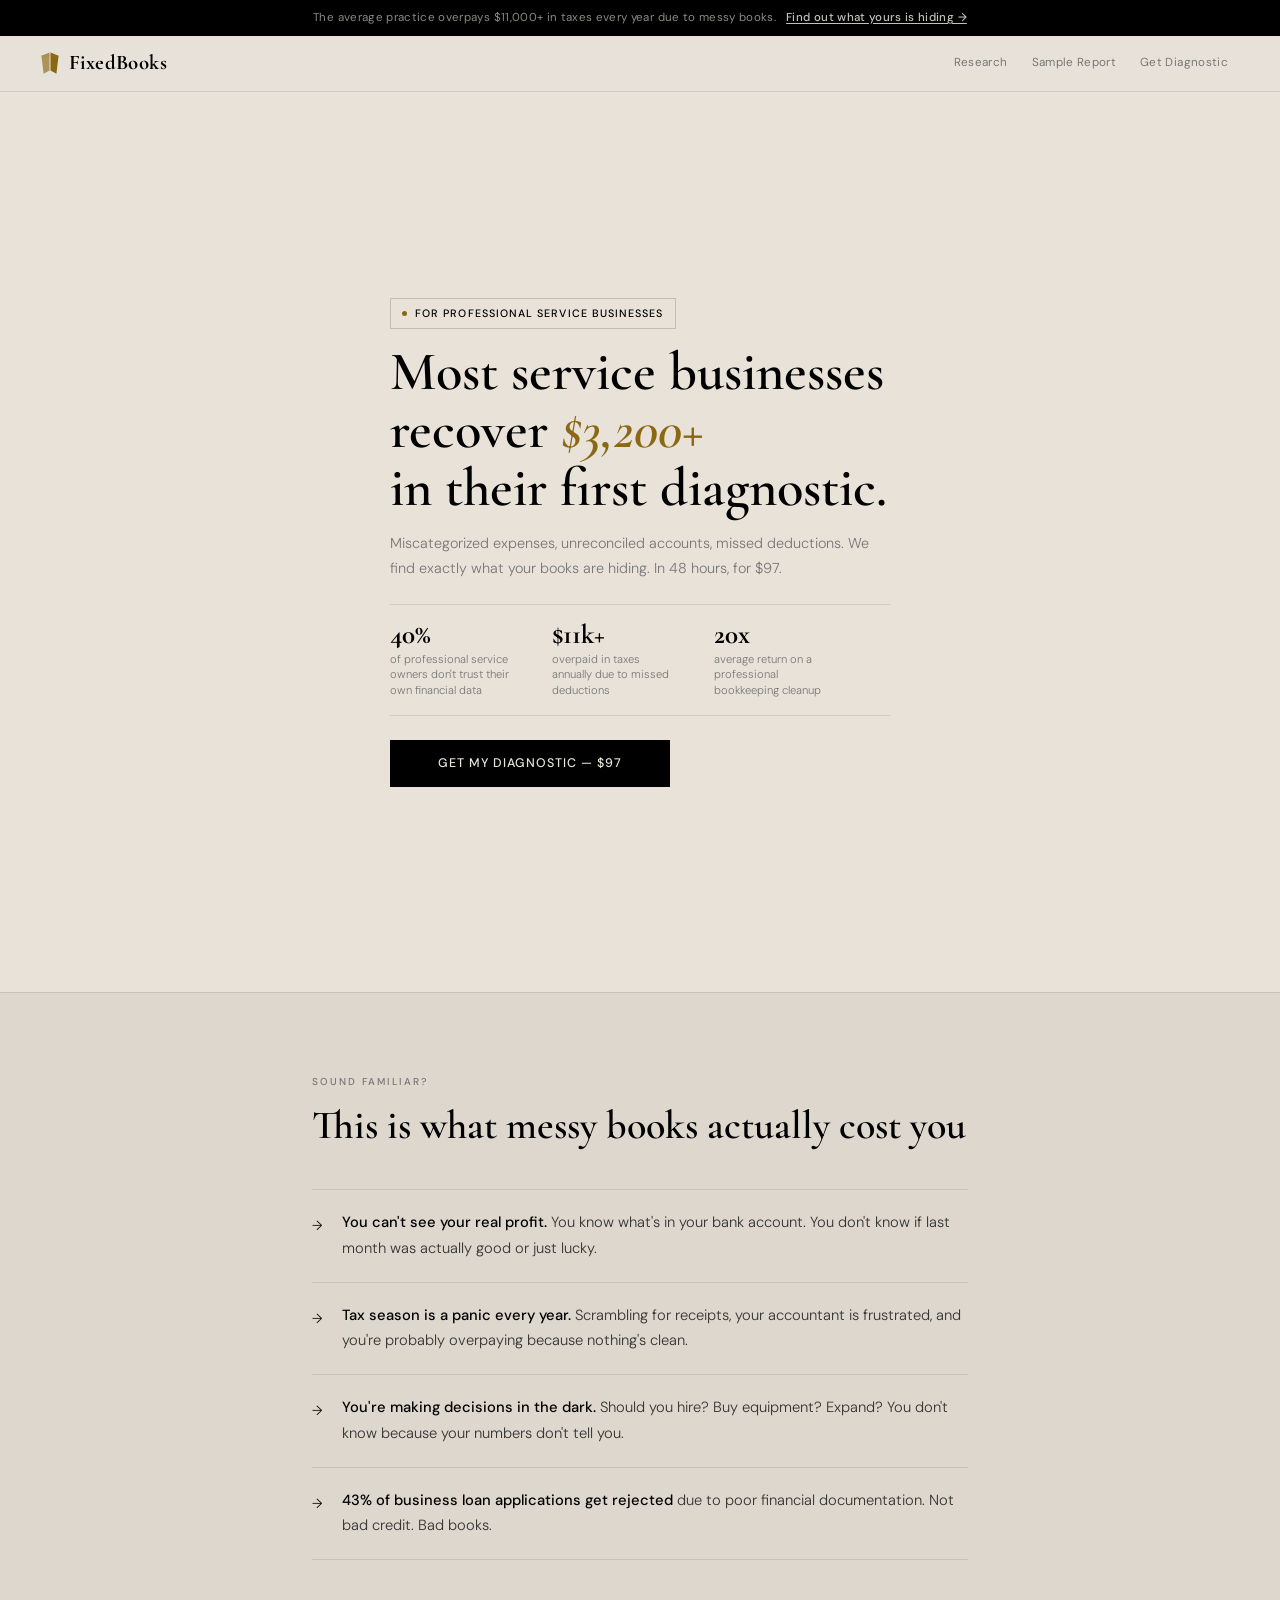
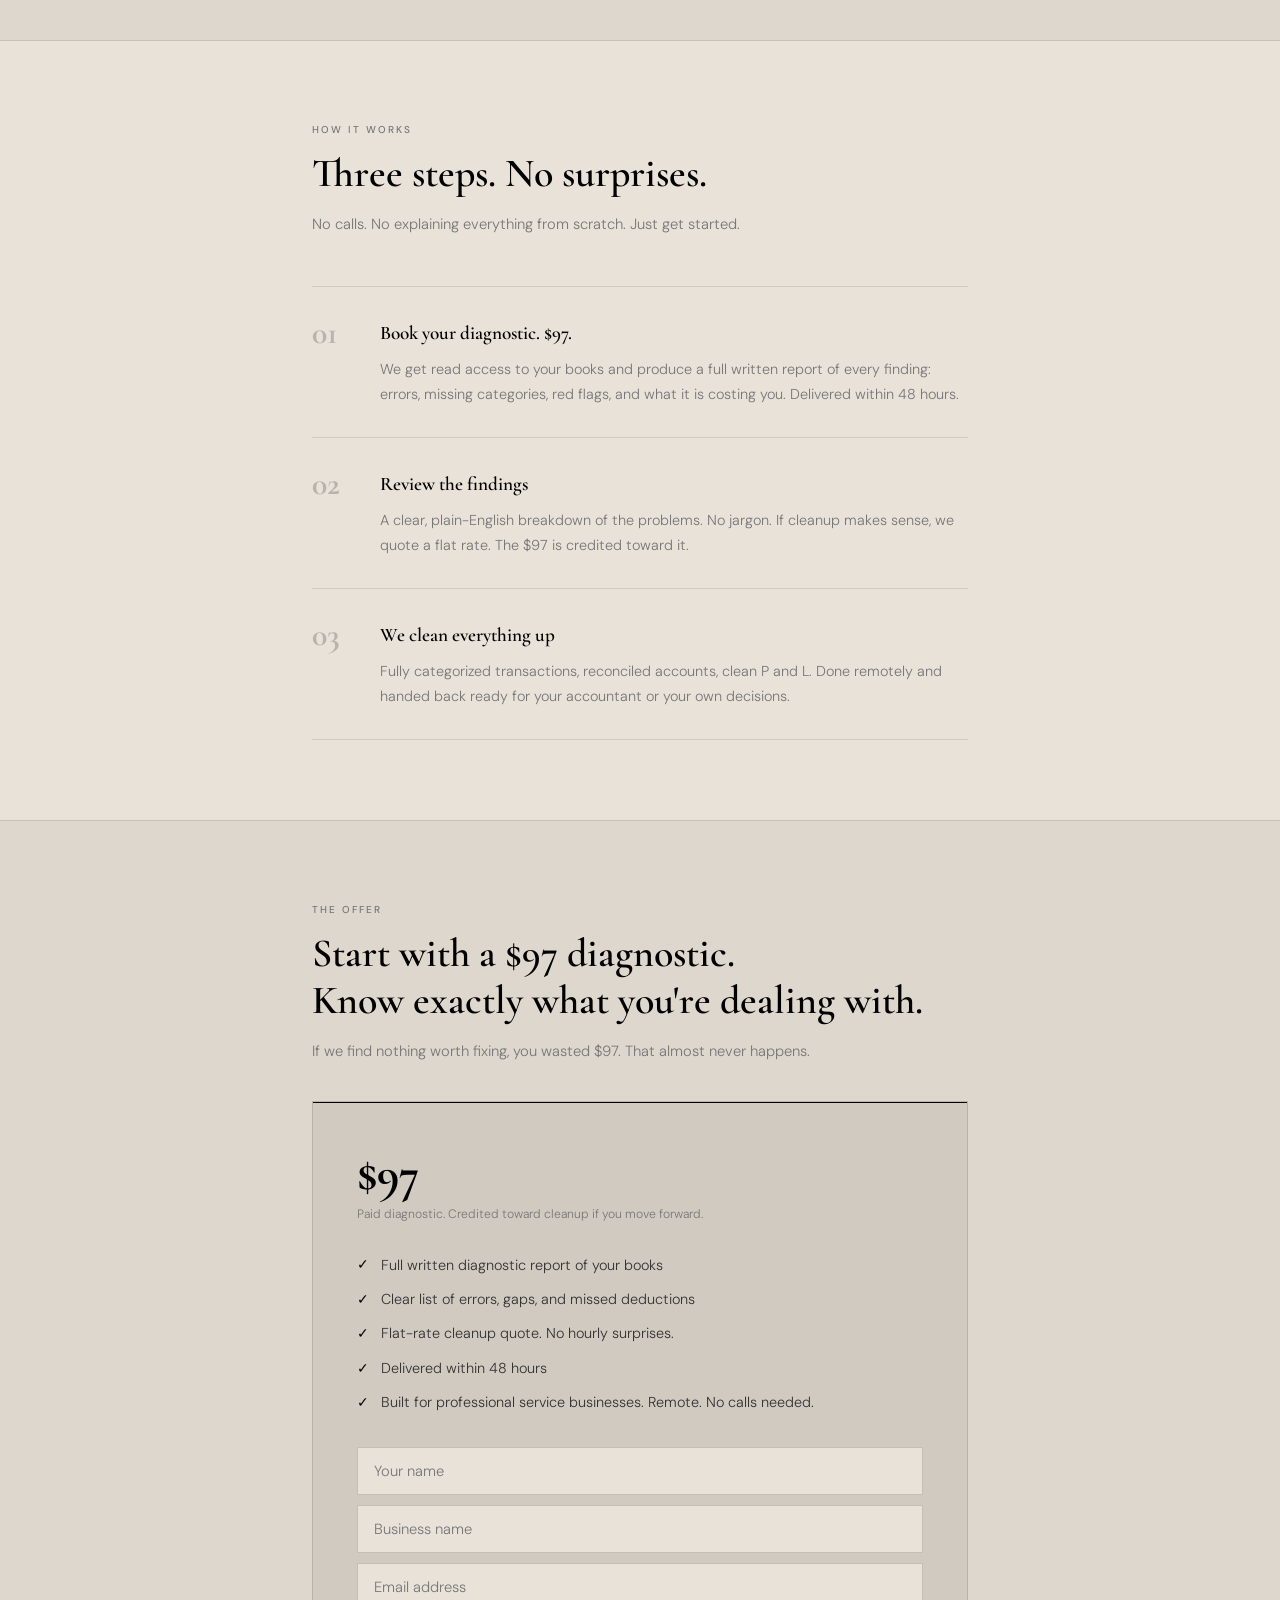
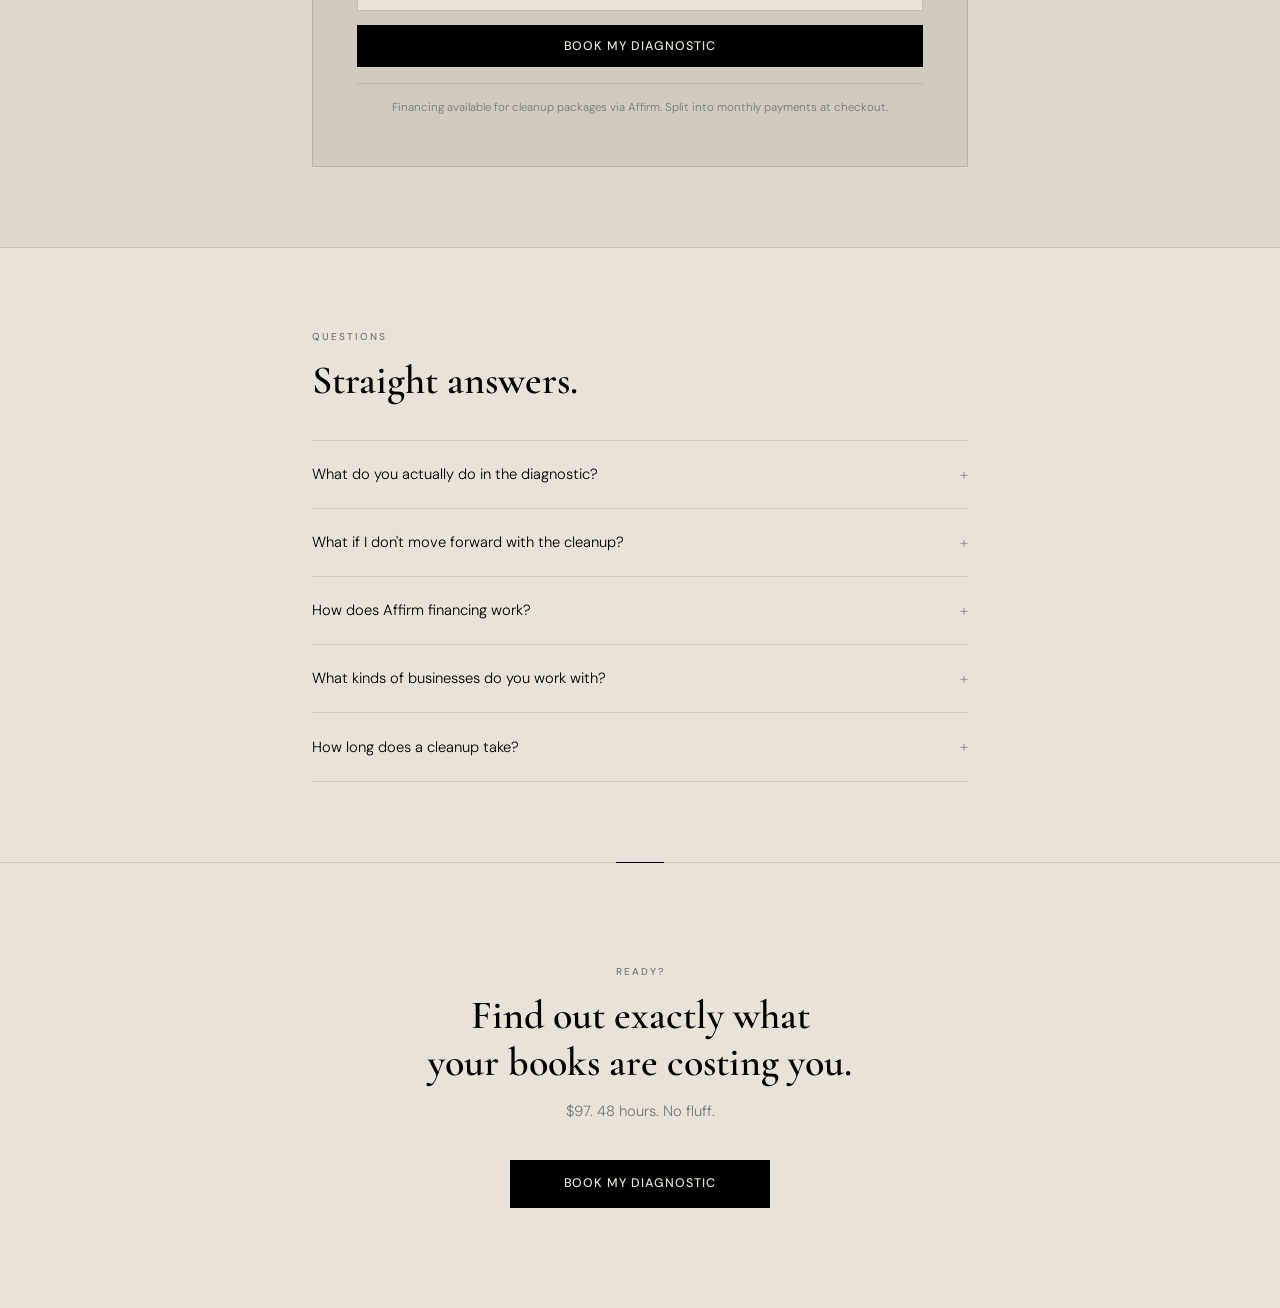
==== commit 9d7fc9a5: "cdsfwe" ====
--- a/index.html
+++ b/index.html
@@ -20,20 +20,17 @@
       --bg-2:       #DDD7CD;
       --bg-3:       #D1CAC0;
       --border:     rgba(0,0,0,0.1);
-      --black:      #000000;
       --muted:      #777777;
       --gold:       #8B6914;
       --font-serif: 'Cormorant Garamond', serif;
       --font-sans:  'DM Sans', sans-serif;
     }
 
-    html {
-      scroll-behavior: smooth;
-    }
+    html { scroll-behavior: smooth; }
 
     body {
       background: var(--bg);
-      color: var(--black);
+      color: #000;
       font-family: var(--font-sans);
       font-weight: 300;
       font-size: 16px;
@@ -62,14 +59,14 @@
     #announcementBar {
       width: 100%;
       background: #000;
-      padding: 9px 32px;
+      padding: 8px 32px;
       display: flex;
       align-items: center;
       justify-content: center;
     }
 
     .bar__text {
-      font-size: 0.74rem;
+      font-size: 0.72rem;
       font-weight: 400;
       color: rgba(232,226,217,0.6);
       text-align: center;
@@ -97,7 +94,7 @@
       display: flex;
       align-items: center;
       justify-content: space-between;
-      height: 58px;
+      height: 56px;
       transition: box-shadow 0.3s ease;
     }
 
@@ -124,66 +121,34 @@
     .nav__links {
       display: flex;
       align-items: center;
-      gap: 4px;
-    }
-
+      gap: 0;
+    }
+
+    /* ── ALL NAV ITEMS IDENTICAL ─────────────────────────── */
     .nav__link {
       font-family: var(--font-sans);
-      font-size: 0.76rem;
+      font-size: 0.73rem;
       font-weight: 400;
+      letter-spacing: 0.03em;
       color: var(--muted);
       text-decoration: none;
-      padding: 7px 12px;
-      letter-spacing: 0.02em;
+      padding: 6px 12px;
+      background: none;
+      border: none;
+      cursor: pointer;
       transition: color 0.15s;
+      white-space: nowrap;
     }
 
     .nav__link:hover { color: #000; }
 
-    .nav__btn {
-      font-family: var(--font-sans);
-      font-size: 0.71rem;
-      font-weight: 500;
-      letter-spacing: 0.08em;
-      text-transform: uppercase;
-      padding: 7px 16px;
-      text-decoration: none;
-      cursor: pointer;
-      white-space: nowrap;
-      border: none;
-      transition: background 0.15s, color 0.15s;
-    }
-
-    .nav__btn--ghost {
-      border: 1px solid rgba(0,0,0,0.22);
-      color: #000;
-      background: transparent;
-    }
-
-    .nav__btn--ghost:hover { background: rgba(0,0,0,0.05); }
-
-    .nav__btn--filled {
-      background: #000;
-      color: var(--bg);
-      border: 1px solid #000;
-    }
-
-    .nav__btn--filled:hover { background: #222; }
-
     /* ── HERO ────────────────────────────────────────────── */
-    /*
-     * Goal: all hero content visible above fold on 1280px+ screens.
-     * Padding is calculated against header height (~90px total).
-     * min-height removed — content height drives section height.
-     * justify-content: center keeps it vertically centered
-     * on tall screens without overflowing on short ones.
-     */
     .hero {
       display: flex;
       flex-direction: column;
       justify-content: center;
       min-height: 100svh;
-      padding: 48px 0 56px;
+      padding: 0;
       position: relative;
       overflow: hidden;
     }
@@ -194,12 +159,12 @@
       gap: 8px;
       border: 1px solid rgba(0,0,0,0.16);
       color: #000;
-      font-size: 0.68rem;
+      font-size: 0.67rem;
       font-weight: 500;
       letter-spacing: 0.1em;
       text-transform: uppercase;
-      padding: 6px 12px;
-      margin-bottom: 20px;
+      padding: 5px 11px;
+      margin-bottom: 14px;
       width: fit-content;
     }
 
@@ -212,11 +177,11 @@
 
     h1 {
       font-family: var(--font-serif);
-      font-size: clamp(2.6rem, 5.5vw, 4rem);
+      font-size: clamp(2.2rem, 4.5vw, 3.4rem);
       font-weight: 600;
       line-height: 1.07;
       color: #000;
-      margin-bottom: 18px;
+      margin-bottom: 14px;
     }
 
     h1 em {
@@ -225,52 +190,52 @@
     }
 
     .hero__sub {
-      font-size: 0.95rem;
+      font-size: 0.9rem;
       color: var(--muted);
       max-width: 500px;
-      margin-bottom: 32px;
+      margin-bottom: 22px;
       line-height: 1.75;
     }
 
     /* ── STAT BAR ────────────────────────────────────────── */
     .stat-bar {
       display: flex;
-      gap: 36px;
+      gap: 32px;
       flex-wrap: wrap;
-      padding: 20px 0;
+      padding: 16px 0;
       border-top: 1px solid var(--border);
       border-bottom: 1px solid var(--border);
-      margin-bottom: 32px;
+      margin-bottom: 24px;
     }
 
     .stat-item { display: flex; flex-direction: column; gap: 4px; }
 
     .stat-num {
       font-family: var(--font-serif);
-      font-size: 1.9rem;
+      font-size: 1.7rem;
       font-weight: 700;
       color: #000;
       line-height: 1;
     }
 
     .stat-label {
-      font-size: 0.72rem;
+      font-size: 0.7rem;
       color: var(--muted);
       max-width: 130px;
       line-height: 1.4;
     }
 
-    /* ── PRIMARY BUTTON ──────────────────────────────────── */
+    /* ── BUTTONS ─────────────────────────────────────────── */
     .btn-primary {
       display: inline-block;
       background: #000;
       color: var(--bg);
       font-family: var(--font-sans);
       font-weight: 500;
-      font-size: 0.8rem;
+      font-size: 0.78rem;
       letter-spacing: 0.08em;
       text-transform: uppercase;
-      padding: 15px 36px;
+      padding: 13px 32px;
       text-decoration: none;
       text-align: center;
       border: none;
@@ -334,7 +299,7 @@
     .pain-icon {
       color: #000;
       font-size: 0.85rem;
-      padding-top: 5px;
+      padding-top: 4px;
       flex-shrink: 0;
     }
 
@@ -361,7 +326,7 @@
       font-weight: 700;
       color: #000;
       line-height: 1;
-      opacity: 0.25;
+      opacity: 0.2;
     }
 
     .step-title {
@@ -404,7 +369,6 @@
       font-size: 0.76rem;
       color: var(--muted);
       margin-bottom: 28px;
-      letter-spacing: 0.01em;
     }
 
     .offer-bullets {
@@ -425,7 +389,6 @@
     .offer-bullet__check {
       color: #000;
       flex-shrink: 0;
-      font-weight: 400;
       font-size: 0.85rem;
     }
 
@@ -488,8 +451,7 @@
       font-size: 1rem;
       flex-shrink: 0;
       transition: transform 0.25s ease;
-      font-weight: 300;
-      opacity: 0.4;
+      opacity: 0.35;
     }
 
     .faq-a {
@@ -505,10 +467,6 @@
     .faq-item.open .faq-arrow { transform: rotate(45deg); opacity: 1; }
 
     /* ── FINAL CTA ───────────────────────────────────────── */
-    /*
-     * Matches page aesthetic. No black. Clean border top.
-     * Generous padding. Serif headline. Understated.
-     */
     .final-cta {
       padding: 100px 0;
       text-align: center;
@@ -519,21 +477,17 @@
     .final-cta::before {
       content: '';
       position: absolute;
-      top: -1px; left: 50%; transform: translateX(-50%);
-      width: 60px;
+      top: -1px;
+      left: 50%;
+      transform: translateX(-50%);
+      width: 48px;
       height: 1px;
       background: #000;
     }
 
-    .final-cta .section-label {
-      color: var(--muted);
-      margin-bottom: 16px;
-    }
-
     .final-cta .section-title {
-      max-width: 480px;
+      max-width: 440px;
       margin: 0 auto 12px;
-      font-size: clamp(1.9rem, 3.5vw, 2.6rem);
     }
 
     .final-cta .section-body {
@@ -541,7 +495,7 @@
       text-align: center;
     }
 
-    /* ── REVEAL ANIMATIONS ───────────────────────────────── */
+    /* ── REVEAL ──────────────────────────────────────────── */
     .reveal {
       opacity: 0;
       transform: translateY(24px);
@@ -570,7 +524,7 @@
     .delay-2 { animation-delay: 0.18s; }
     .delay-3 { animation-delay: 0.32s; }
     .delay-4 { animation-delay: 0.46s; }
-    .delay-5 { animation-delay: 0.6s; }
+    .delay-5 { animation-delay: 0.60s; }
 
     /* ── MOBILE ──────────────────────────────────────────── */
     @media (max-width: 900px) {
@@ -579,33 +533,28 @@
     }
 
     @media (max-width: 660px) {
-      #nav { padding: 0 16px; height: 52px; }
-      .nav__link { display: none; }
-      .nav__btn--ghost { display: none; }
-      .nav__wordmark { font-size: 1.15rem; }
+      #nav { padding: 0 16px; height: 50px; }
+      .nav__links { gap: 0; }
+      .nav__link:nth-child(1),
+      .nav__link:nth-child(2) { display: none; }
+      .nav__wordmark { font-size: 1.1rem; }
       .container { padding: 0 20px; }
-
-      .hero { padding: 36px 0 48px; }
-      h1 { font-size: 2.3rem; line-height: 1.1; }
-      .hero__sub { font-size: 0.9rem; margin-bottom: 24px; }
-
-      .stat-bar { gap: 20px; padding: 16px 0; margin-bottom: 24px; }
-      .stat-num { font-size: 1.6rem; }
-
+      h1 { font-size: 2.1rem; }
+      .hero__sub { font-size: 0.88rem; }
+      .stat-bar { gap: 18px; }
+      .stat-num { font-size: 1.5rem; }
       .section { padding: 60px 0; }
       .step { grid-template-columns: 36px 1fr; gap: 16px; }
       .offer-box { padding: 28px 20px; }
       .offer-price { font-size: 2.4rem; }
       .form-input { font-size: 16px; }
-
-      #announcementBar { padding: 8px 20px; }
-      .bar__text { font-size: 0.69rem; }
-
+      #announcementBar { padding: 7px 20px; }
+      .bar__text { font-size: 0.68rem; }
       .final-cta { padding: 72px 0; }
     }
 
     @media (max-width: 400px) {
-      h1 { font-size: 2rem; }
+      h1 { font-size: 1.9rem; }
       .stat-bar { flex-direction: column; gap: 14px; }
     }
 
@@ -634,10 +583,11 @@
         </svg>
         <span class="nav__wordmark">FixedBooks</span>
       </a>
+
       <div class="nav__links">
         <a href="pages/research.html" class="nav__link">Research</a>
-        <a href="pages/demo.html" class="nav__btn nav__btn--ghost">Sample Report</a>
-        <a href="#offer" class="nav__btn nav__btn--filled">Get Diagnostic</a>
+        <a href="pages/demo.html" class="nav__link">Sample Report</a>
+        <a href="#offer" class="nav__link">Get Diagnostic</a>
       </div>
     </nav>
 
@@ -679,7 +629,7 @@
         </div>
       </div>
 
-      <a href="#offer" class="btn-primary fade-up delay-5" style="max-width:300px; display:block;">
+      <a href="#offer" class="btn-primary fade-up delay-5" style="max-width:280px; display:block;">
         Get My Diagnostic — $97
       </a>
 
@@ -948,7 +898,7 @@
           $97. 48 hours. No fluff.
         </p>
         <div style="display:flex; justify-content:center;">
-          <a href="#offer" class="btn-primary" style="max-width:280px;">
+          <a href="#offer" class="btn-primary" style="max-width:260px;">
             Book My Diagnostic
           </a>
         </div>
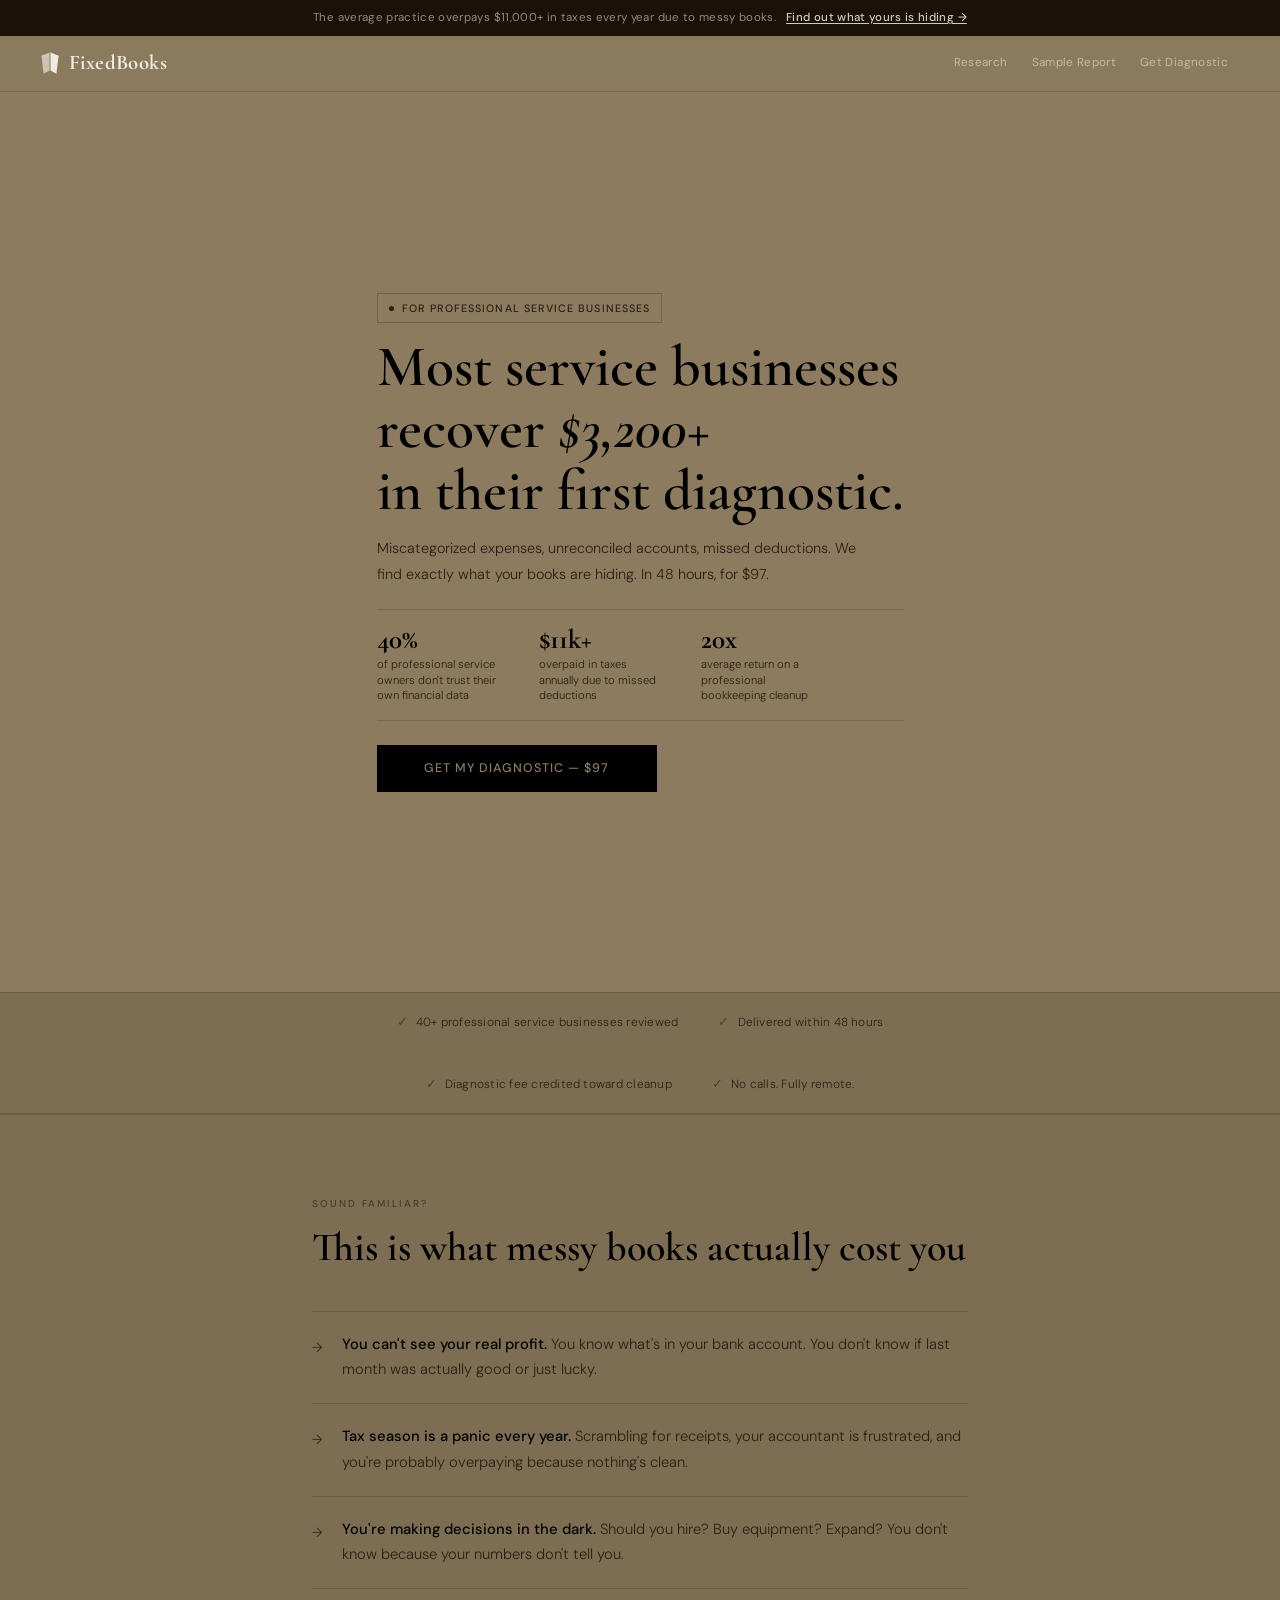
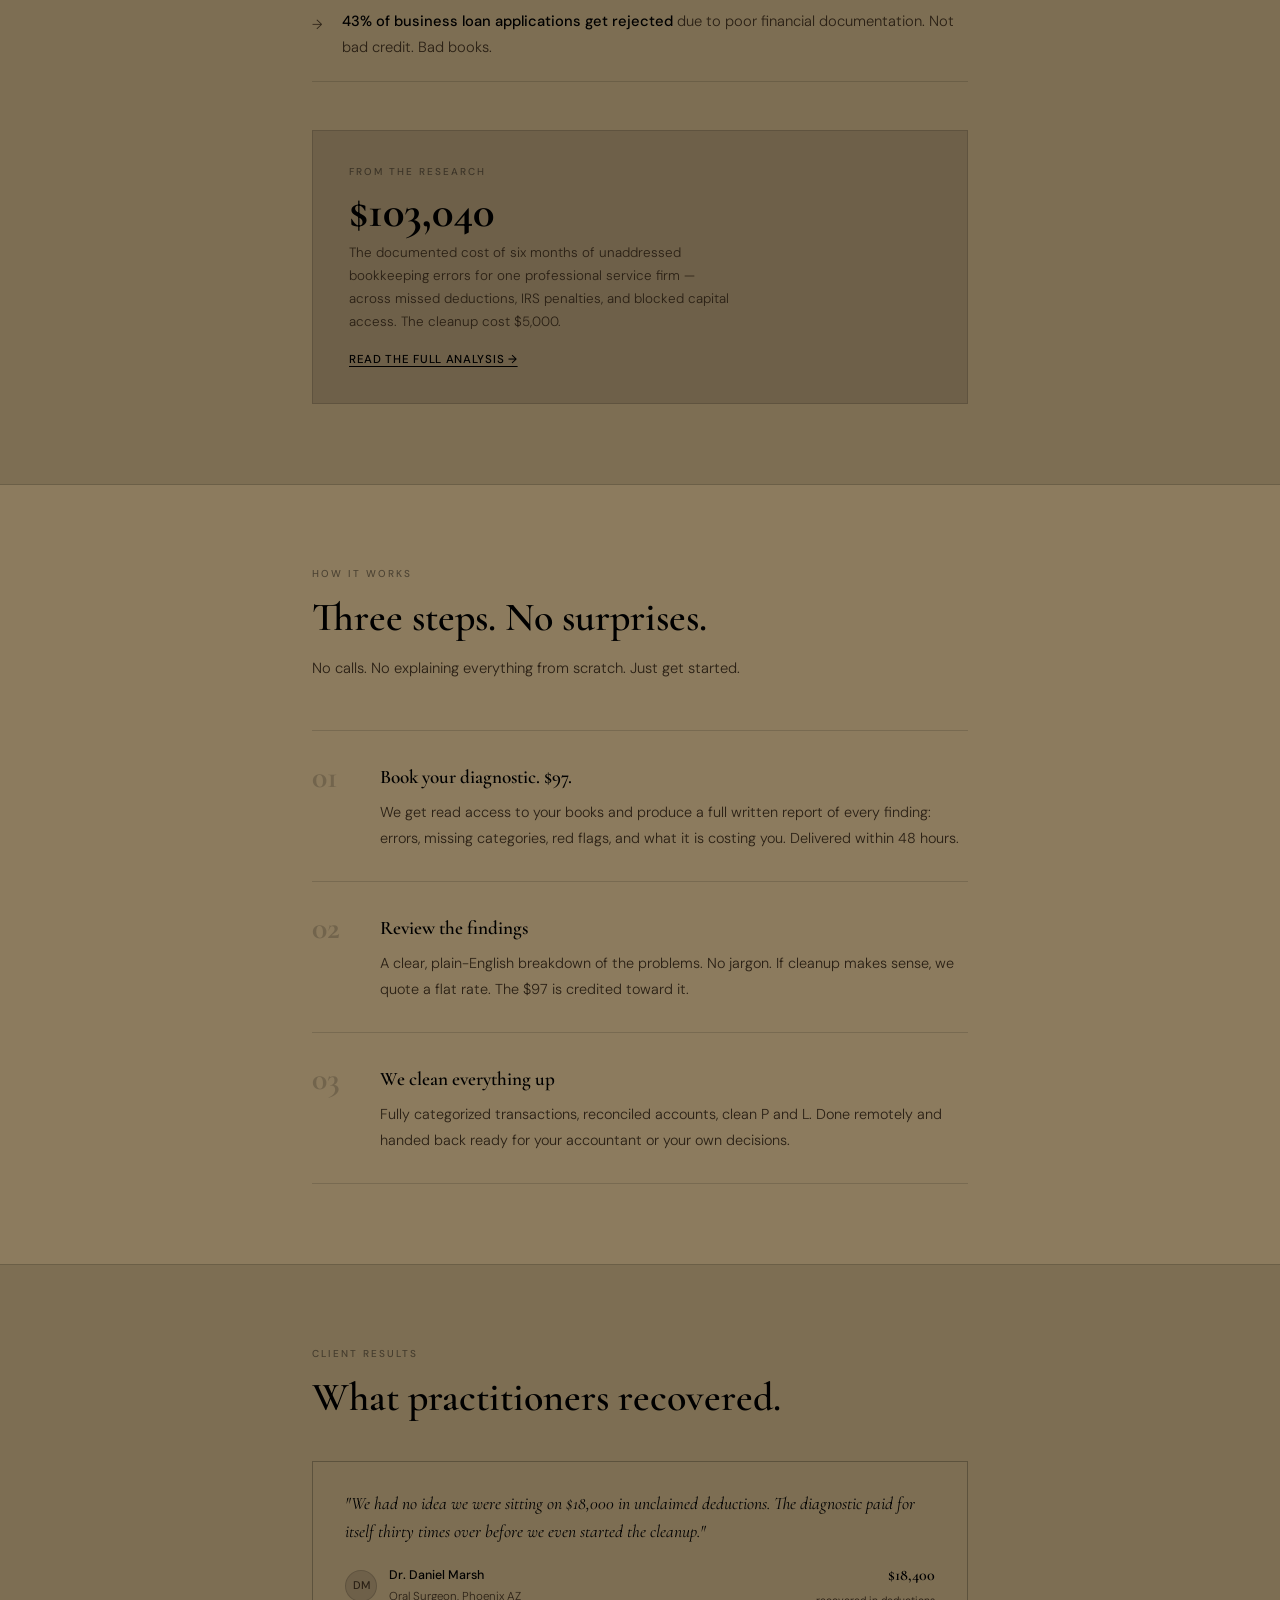
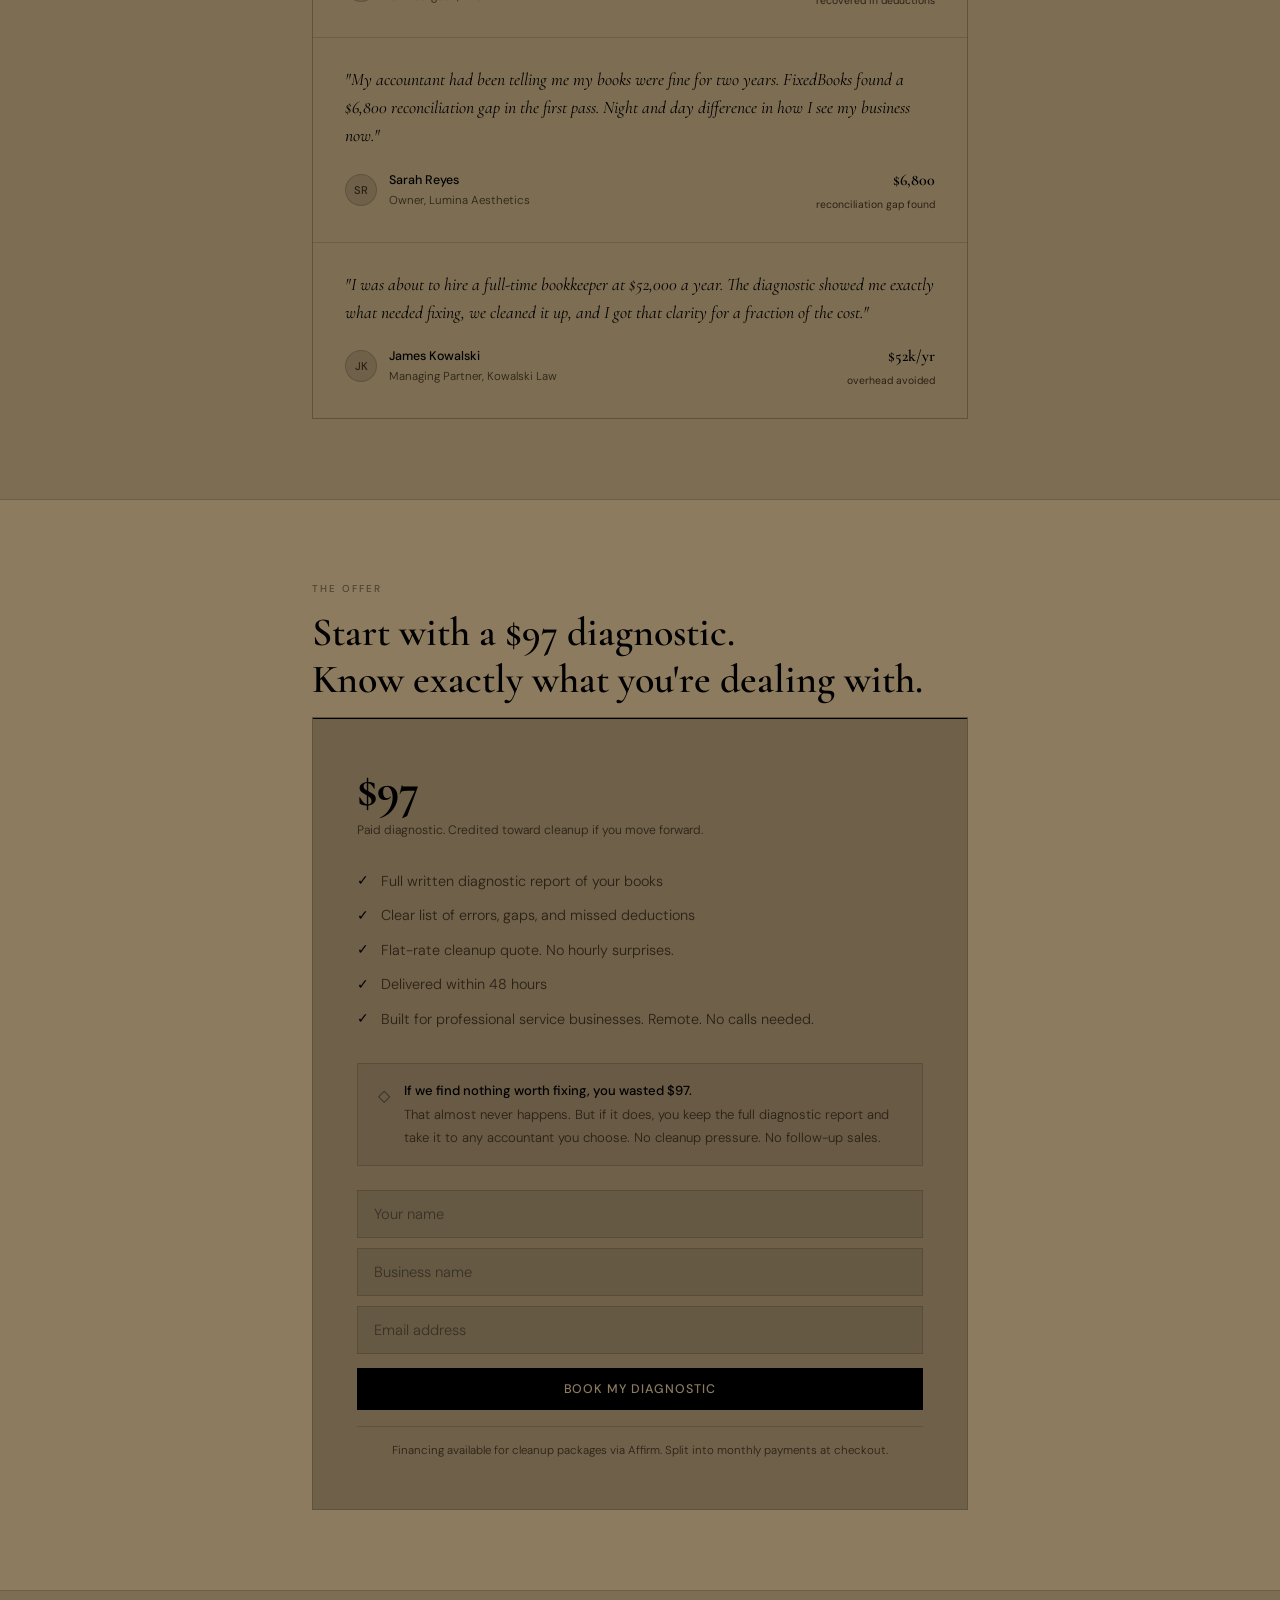
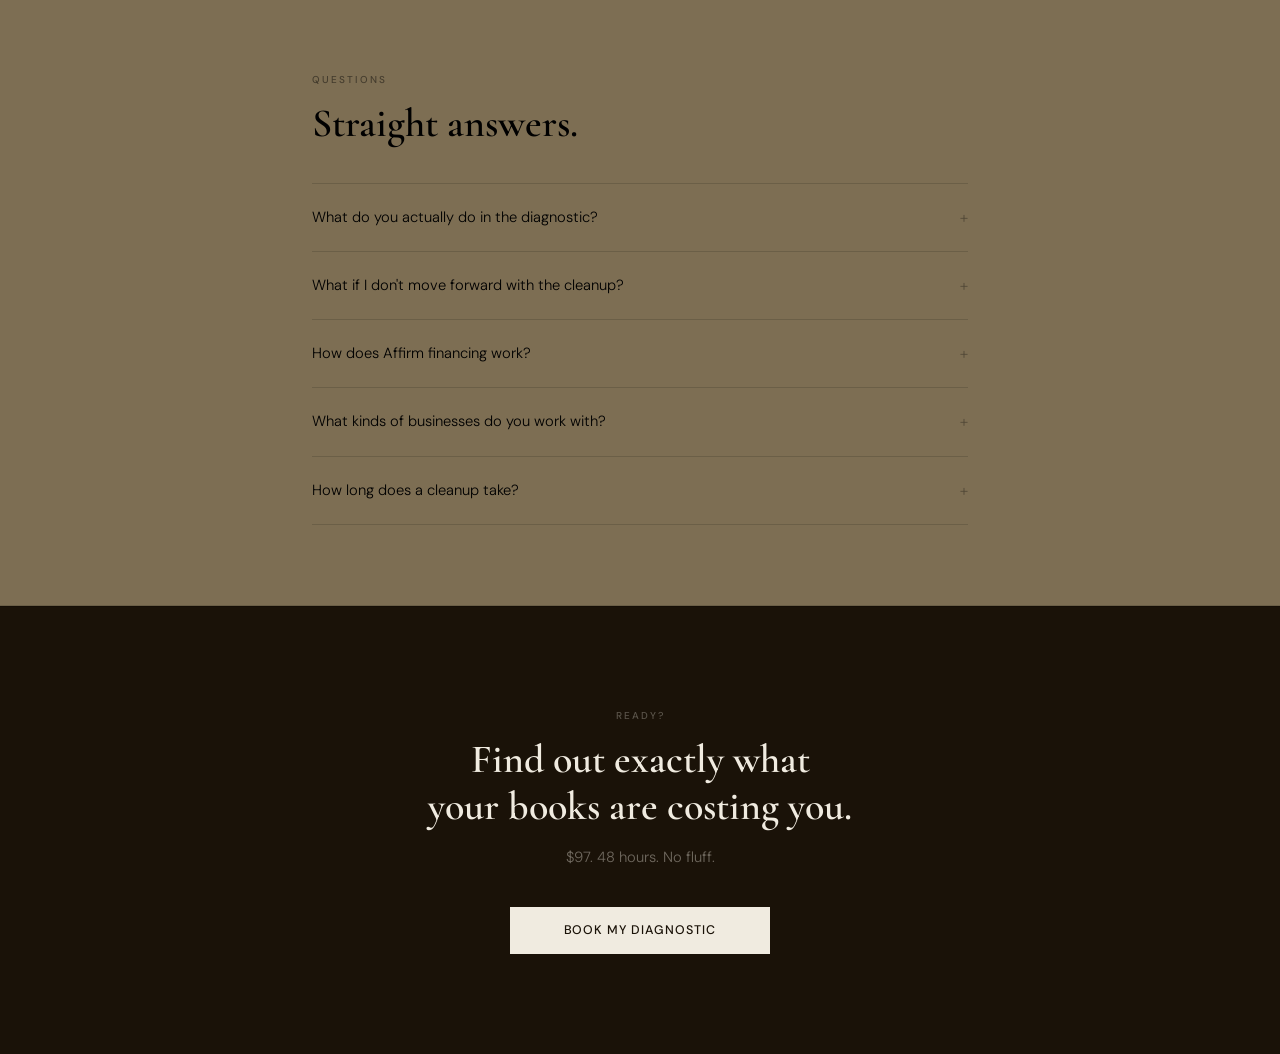
==== commit 0448e863: "fdsedx" ====
--- a/index.html
+++ b/index.html
@@ -16,12 +16,14 @@
     *, *::before, *::after { box-sizing: border-box; margin: 0; padding: 0; }
 
     :root {
-      --bg:         #E8E2D9;
-      --bg-2:       #DDD7CD;
-      --bg-3:       #D1CAC0;
-      --border:     rgba(0,0,0,0.1);
-      --muted:      #777777;
-      --gold:       #8B6914;
+      --bg:         #8C7B5E;
+      --bg-2:       #7D6E53;
+      --bg-3:       #6E6049;
+      --border:     rgba(0,0,0,0.14);
+      --text:       #000000;
+      --muted:      #2A2015;
+      --muted-2:    rgba(0,0,0,0.45);
+      --mark:       #F0EBE0;
       --font-serif: 'Cormorant Garamond', serif;
       --font-sans:  'DM Sans', sans-serif;
     }
@@ -30,7 +32,7 @@
 
     body {
       background: var(--bg);
-      color: #000;
+      color: var(--text);
       font-family: var(--font-sans);
       font-weight: 300;
       font-size: 16px;
@@ -58,7 +60,7 @@
     /* ── ANNOUNCEMENT BAR ────────────────────────────────── */
     #announcementBar {
       width: 100%;
-      background: #000;
+      background: #1A1208;
       padding: 8px 32px;
       display: flex;
       align-items: center;
@@ -68,25 +70,25 @@
     .bar__text {
       font-size: 0.72rem;
       font-weight: 400;
-      color: rgba(232,226,217,0.6);
+      color: rgba(240,235,224,0.55);
       text-align: center;
       letter-spacing: 0.03em;
     }
 
     .bar__text a {
-      color: rgba(232,226,217,0.85);
+      color: rgba(240,235,224,0.85);
       text-decoration: underline;
       font-weight: 500;
       text-underline-offset: 2px;
       transition: color 0.15s;
     }
 
-    .bar__text a:hover { color: #fff; }
+    .bar__text a:hover { color: var(--mark); }
 
     /* ── NAV ─────────────────────────────────────────────── */
     #nav {
       width: 100%;
-      background: rgba(232,226,217,0.96);
+      background: rgba(140,123,94,0.97);
       border-bottom: 1px solid var(--border);
       backdrop-filter: blur(16px);
       -webkit-backdrop-filter: blur(16px);
@@ -99,7 +101,7 @@
     }
 
     #nav.scrolled {
-      box-shadow: 0 1px 20px rgba(0,0,0,0.07);
+      box-shadow: 0 1px 24px rgba(0,0,0,0.18);
     }
 
     .nav__logo {
@@ -114,7 +116,7 @@
       font-family: var(--font-serif);
       font-size: 1.3rem;
       font-weight: 700;
-      color: #000;
+      color: var(--mark);
       letter-spacing: 0.02em;
     }
 
@@ -124,13 +126,12 @@
       gap: 0;
     }
 
-    /* ── ALL NAV ITEMS IDENTICAL ─────────────────────────── */
     .nav__link {
       font-family: var(--font-sans);
       font-size: 0.73rem;
       font-weight: 400;
       letter-spacing: 0.03em;
-      color: var(--muted);
+      color: rgba(240,235,224,0.55);
       text-decoration: none;
       padding: 6px 12px;
       background: none;
@@ -140,7 +141,7 @@
       white-space: nowrap;
     }
 
-    .nav__link:hover { color: #000; }
+    .nav__link:hover { color: var(--mark); }
 
     /* ── HERO ────────────────────────────────────────────── */
     .hero {
@@ -157,8 +158,8 @@
       display: inline-flex;
       align-items: center;
       gap: 8px;
-      border: 1px solid rgba(0,0,0,0.16);
-      color: #000;
+      border: 1px solid rgba(0,0,0,0.2);
+      color: var(--muted);
       font-size: 0.67rem;
       font-weight: 500;
       letter-spacing: 0.1em;
@@ -171,28 +172,28 @@
     .hero__eyebrow__dot {
       width: 5px; height: 5px;
       border-radius: 50%;
-      background: var(--gold);
+      background: var(--muted);
       flex-shrink: 0;
     }
 
     h1 {
       font-family: var(--font-serif);
-      font-size: clamp(2.2rem, 4.5vw, 3.4rem);
+      font-size: clamp(2.2rem, 4.5vw, 3.6rem);
       font-weight: 600;
       line-height: 1.07;
-      color: #000;
+      color: var(--text);
       margin-bottom: 14px;
     }
 
     h1 em {
       font-style: italic;
-      color: var(--gold);
+      color: var(--text);
     }
 
     .hero__sub {
       font-size: 0.9rem;
       color: var(--muted);
-      max-width: 500px;
+      max-width: 480px;
       margin-bottom: 22px;
       line-height: 1.75;
     }
@@ -214,7 +215,7 @@
       font-family: var(--font-serif);
       font-size: 1.7rem;
       font-weight: 700;
-      color: #000;
+      color: var(--text);
       line-height: 1;
     }
 
@@ -228,7 +229,7 @@
     /* ── BUTTONS ─────────────────────────────────────────── */
     .btn-primary {
       display: inline-block;
-      background: #000;
+      background: var(--text);
       color: var(--bg);
       font-family: var(--font-sans);
       font-weight: 500;
@@ -247,6 +248,36 @@
     .btn-primary:hover { background: #222; transform: translateY(-1px); }
     .btn-primary:active { transform: translateY(0); }
 
+    /* ── TRUST BAR ───────────────────────────────────────── */
+    .trust-bar {
+      padding: 18px 0;
+      border-top: 1px solid var(--border);
+      border-bottom: 1px solid var(--border);
+      background: var(--bg-2);
+    }
+
+    .trust-bar__inner {
+      display: flex;
+      align-items: center;
+      justify-content: center;
+      gap: 40px;
+      flex-wrap: wrap;
+    }
+
+    .trust-item {
+      display: flex;
+      align-items: center;
+      gap: 8px;
+      font-size: 0.74rem;
+      color: var(--muted);
+      letter-spacing: 0.02em;
+    }
+
+    .trust-item__icon {
+      font-size: 0.8rem;
+      opacity: 0.6;
+    }
+
     /* ── SECTIONS ────────────────────────────────────────── */
     .section { padding: 80px 0; }
 
@@ -261,7 +292,7 @@
       font-weight: 500;
       letter-spacing: 0.2em;
       text-transform: uppercase;
-      color: var(--muted);
+      color: var(--muted-2);
       margin-bottom: 12px;
       display: block;
     }
@@ -270,7 +301,7 @@
       font-family: var(--font-serif);
       font-size: clamp(1.8rem, 3.5vw, 2.5rem);
       font-weight: 600;
-      color: #000;
+      color: var(--text);
       line-height: 1.18;
       margin-bottom: 14px;
     }
@@ -297,14 +328,68 @@
     .pain-item:first-child { border-top: 1px solid var(--border); }
 
     .pain-icon {
-      color: #000;
+      color: var(--muted);
       font-size: 0.85rem;
       padding-top: 4px;
       flex-shrink: 0;
     }
 
-    .pain-text { font-size: 0.92rem; color: #333; line-height: 1.75; }
-    .pain-text strong { color: #000; font-weight: 500; }
+    .pain-text { font-size: 0.92rem; color: var(--muted); line-height: 1.75; }
+    .pain-text strong { color: var(--text); font-weight: 500; }
+
+    /* ── RESEARCH CALLOUT ────────────────────────────────── */
+    .research-callout {
+      background: var(--bg-3);
+      border: 1px solid var(--border);
+      padding: 32px 36px;
+      display: flex;
+      align-items: flex-start;
+      justify-content: space-between;
+      gap: 32px;
+    }
+
+    .research-callout__left {}
+
+    .research-callout__label {
+      font-size: 10px;
+      font-weight: 500;
+      letter-spacing: 0.2em;
+      text-transform: uppercase;
+      color: var(--muted-2);
+      margin-bottom: 10px;
+      display: block;
+    }
+
+    .research-callout__stat {
+      font-family: var(--font-serif);
+      font-size: 2.8rem;
+      font-weight: 700;
+      color: var(--text);
+      line-height: 1;
+      margin-bottom: 8px;
+    }
+
+    .research-callout__text {
+      font-size: 0.84rem;
+      color: var(--muted);
+      line-height: 1.7;
+      max-width: 380px;
+    }
+
+    .research-callout__link {
+      display: inline-block;
+      margin-top: 16px;
+      font-size: 0.72rem;
+      font-weight: 500;
+      letter-spacing: 0.06em;
+      text-transform: uppercase;
+      color: var(--text);
+      text-decoration: underline;
+      text-underline-offset: 3px;
+      transition: opacity 0.15s;
+    }
+
+    .research-callout__link:hover { opacity: 0.6; }
 
     /* ── PROCESS ─────────────────────────────────────────── */
     .process-steps { display: flex; flex-direction: column; margin-top: 48px; }
@@ -324,16 +409,16 @@
       font-family: var(--font-serif);
       font-size: 2rem;
       font-weight: 700;
-      color: #000;
+      color: var(--text);
       line-height: 1;
-      opacity: 0.2;
+      opacity: 0.18;
     }
 
     .step-title {
       font-family: var(--font-serif);
       font-size: 1.2rem;
       font-weight: 600;
-      color: #000;
+      color: var(--text);
       margin-bottom: 7px;
     }
 
@@ -342,7 +427,7 @@
     /* ── OFFER BOX ───────────────────────────────────────── */
     .offer-box {
       background: var(--bg-3);
-      border: 1px solid rgba(0,0,0,0.12);
+      border: 1px solid var(--border);
       padding: 48px 44px;
       position: relative;
       overflow: hidden;
@@ -353,14 +438,14 @@
       position: absolute;
       top: 0; left: 0; right: 0;
       height: 1px;
-      background: #000;
+      background: var(--text);
     }
 
     .offer-price {
       font-family: var(--font-serif);
       font-size: 3rem;
       font-weight: 700;
-      color: #000;
+      color: var(--text);
       line-height: 1;
       margin-bottom: 6px;
     }
@@ -383,13 +468,40 @@
       align-items: center;
       gap: 12px;
       font-size: 0.9rem;
-      color: #333;
-    }
-
-    .offer-bullet__check {
-      color: #000;
+      color: var(--muted);
+    }
+
+    .offer-bullet__check { color: var(--text); flex-shrink: 0; font-size: 0.85rem; }
+
+    /* ── RISK REVERSAL ───────────────────────────────────── */
+    .risk-reversal {
+      border: 1px solid var(--border);
+      padding: 16px 20px;
+      margin-bottom: 24px;
+      display: flex;
+      align-items: flex-start;
+      gap: 14px;
+      background: rgba(0,0,0,0.06);
+    }
+
+    .risk-reversal__icon {
+      font-size: 1rem;
       flex-shrink: 0;
-      font-size: 0.85rem;
+      opacity: 0.5;
+      padding-top: 2px;
+    }
+
+    .risk-reversal__text {
+      font-size: 0.82rem;
+      color: var(--muted);
+      line-height: 1.7;
+    }
+
+    .risk-reversal__text strong {
+      color: var(--text);
+      font-weight: 500;
+      display: block;
+      margin-bottom: 2px;
     }
 
     .affirm-note {
@@ -405,28 +517,104 @@
     .form-group { display: flex; flex-direction: column; gap: 10px; margin-bottom: 14px; }
 
     .form-input {
-      background: var(--bg);
-      border: 1px solid rgba(0,0,0,0.16);
-      color: #000;
+      background: rgba(0,0,0,0.08);
+      border: 1px solid var(--border);
+      color: var(--text);
       font-family: var(--font-sans);
       font-weight: 300;
       font-size: 0.92rem;
       padding: 13px 16px;
       outline: none;
       width: 100%;
-      transition: border-color 0.2s;
+      transition: border-color 0.2s, background 0.2s;
       appearance: none;
     }
 
-    .form-input::placeholder { color: var(--muted); }
-    .form-input:focus { border-color: #000; }
+    .form-input::placeholder { color: var(--muted-2); }
+    .form-input:focus { border-color: var(--text); background: rgba(0,0,0,0.12); }
 
     .form-msg {
       display: none;
       text-align: center;
       margin-top: 14px;
-      color: #000;
+      color: var(--text);
       font-size: 0.88rem;
+    }
+
+    /* ── TESTIMONIALS ────────────────────────────────────── */
+    .testimonials {
+      display: flex;
+      flex-direction: column;
+      gap: 1px;
+      background: var(--border);
+      border: 1px solid var(--border);
+      margin-top: 48px;
+    }
+
+    .testimonial {
+      background: var(--bg-2);
+      padding: 28px 32px;
+    }
+
+    .testimonial__quote {
+      font-family: var(--font-serif);
+      font-size: 1.1rem;
+      font-weight: 400;
+      font-style: italic;
+      color: var(--text);
+      line-height: 1.6;
+      margin-bottom: 16px;
+    }
+
+    .testimonial__meta {
+      display: flex;
+      align-items: center;
+      gap: 12px;
+    }
+
+    .testimonial__avatar {
+      width: 32px; height: 32px;
+      border-radius: 50%;
+      background: var(--bg-3);
+      border: 1px solid var(--border);
+      display: flex;
+      align-items: center;
+      justify-content: center;
+      font-size: 0.7rem;
+      font-weight: 500;
+      color: var(--muted);
+      flex-shrink: 0;
+    }
+
+    .testimonial__name {
+      font-size: 0.78rem;
+      font-weight: 500;
+      color: var(--text);
+    }
+
+    .testimonial__title {
+      font-size: 0.72rem;
+      color: var(--muted);
+    }
+
+    .testimonial__result {
+      margin-left: auto;
+      font-family: var(--font-serif);
+      font-size: 1rem;
+      font-weight: 600;
+      color: var(--text);
+      text-align: right;
+      flex-shrink: 0;
+    }
+
+    .testimonial__result span {
+      display: block;
+      font-family: var(--font-sans);
+      font-size: 0.65rem;
+      font-weight: 400;
+      color: var(--muted);
+      font-style: normal;
+      margin-top: 2px;
     }
 
     /* ── FAQ ─────────────────────────────────────────────── */
@@ -441,17 +629,17 @@
       align-items: center;
       cursor: pointer;
       font-size: 0.92rem;
-      color: #000;
+      color: var(--text);
       gap: 16px;
       user-select: none;
     }
 
     .faq-arrow {
-      color: #000;
+      color: var(--text);
       font-size: 1rem;
       flex-shrink: 0;
       transition: transform 0.25s ease;
-      opacity: 0.35;
+      opacity: 0.3;
     }
 
     .faq-a {
@@ -470,30 +658,20 @@
     .final-cta {
       padding: 100px 0;
       text-align: center;
-      border-top: 1px solid var(--border);
-      position: relative;
-    }
-
-    .final-cta::before {
-      content: '';
-      position: absolute;
-      top: -1px;
-      left: 50%;
-      transform: translateX(-50%);
-      width: 48px;
-      height: 1px;
-      background: #000;
-    }
-
-    .final-cta .section-title {
-      max-width: 440px;
-      margin: 0 auto 12px;
-    }
-
-    .final-cta .section-body {
-      margin: 0 auto 36px;
-      text-align: center;
-    }
+      background: #1A1208;
+      border-top: 1px solid rgba(0,0,0,0.2);
+    }
+
+    .final-cta .section-label { color: rgba(240,235,224,0.3); }
+    .final-cta .section-title { color: var(--mark); }
+    .final-cta .section-body { color: rgba(240,235,224,0.4); margin: 0 auto 36px; text-align: center; }
+
+    .final-cta .btn-primary {
+      background: var(--mark);
+      color: #1A1208;
+    }
+
+    .final-cta .btn-primary:hover { background: #ddd8cc; }
 
     /* ── REVEAL ──────────────────────────────────────────── */
     .reveal {
@@ -504,7 +682,6 @@
     }
 
     .reveal.visible { opacity: 1; transform: translateY(0); }
-
     .reveal-delay-1 { transition-delay: 0.08s; }
     .reveal-delay-2 { transition-delay: 0.16s; }
     .reveal-delay-3 { transition-delay: 0.24s; }
@@ -534,7 +711,6 @@
 
     @media (max-width: 660px) {
       #nav { padding: 0 16px; height: 50px; }
-      .nav__links { gap: 0; }
       .nav__link:nth-child(1),
       .nav__link:nth-child(2) { display: none; }
       .nav__wordmark { font-size: 1.1rem; }
@@ -551,6 +727,10 @@
       #announcementBar { padding: 7px 20px; }
       .bar__text { font-size: 0.68rem; }
       .final-cta { padding: 72px 0; }
+      .research-callout { flex-direction: column; padding: 24px 20px; }
+      .testimonial { padding: 22px 20px; }
+      .testimonial__result { display: none; }
+      .trust-bar__inner { gap: 20px; }
     }
 
     @media (max-width: 400px) {
@@ -576,10 +756,10 @@
     <nav id="nav">
       <a href="/" class="nav__logo">
         <svg width="20" height="26" viewBox="0 0 28 34" fill="none" xmlns="http://www.w3.org/2000/svg">
-          <path d="M14 2 L2 7 L5 32 L14 27 Z" fill="#8B6914" opacity="0.65"/>
-          <path d="M14 2 L26 7 L23 32 L14 27 Z" fill="#8B6914"/>
-          <line x1="14" y1="2" x2="14" y2="27" stroke="#E8E2D9" stroke-width="1.4" stroke-linecap="round"/>
-          <line x1="2" y1="7" x2="26" y2="7" stroke="#A07C1A" stroke-width="0.8" stroke-linecap="round" opacity="0.5"/>
+          <path d="M14 2 L2 7 L5 32 L14 27 Z" fill="#F0EBE0" opacity="0.65"/>
+          <path d="M14 2 L26 7 L23 32 L14 27 Z" fill="#F0EBE0"/>
+          <line x1="14" y1="2" x2="14" y2="27" stroke="#8C7B5E" stroke-width="1.4" stroke-linecap="round"/>
+          <line x1="2" y1="7" x2="26" y2="7" stroke="#F0EBE0" stroke-width="0.8" stroke-linecap="round" opacity="0.4"/>
         </svg>
         <span class="nav__wordmark">FixedBooks</span>
       </a>
@@ -635,6 +815,31 @@
 
     </div>
   </section>
+
+
+  <!-- ─── TRUST BAR ─────────────────────────────────────────── -->
+  <div class="trust-bar reveal">
+    <div class="container">
+      <div class="trust-bar__inner">
+        <div class="trust-item">
+          <span class="trust-item__icon">✓</span>
+          40+ professional service businesses reviewed
+        </div>
+        <div class="trust-item">
+          <span class="trust-item__icon">✓</span>
+          Delivered within 48 hours
+        </div>
+        <div class="trust-item">
+          <span class="trust-item__icon">✓</span>
+          Diagnostic fee credited toward cleanup
+        </div>
+        <div class="trust-item">
+          <span class="trust-item__icon">✓</span>
+          No calls. Fully remote.
+        </div>
+      </div>
+    </div>
+  </div>
 
 
   <!-- ─── PAIN ──────────────────────────────────────────────── -->
@@ -684,6 +889,23 @@
         </div>
 
       </div>
+
+      <!-- Research callout -->
+      <div class="research-callout reveal" style="margin-top: 48px;">
+        <div class="research-callout__left">
+          <span class="research-callout__label">From the Research</span>
+          <div class="research-callout__stat">$103,040</div>
+          <p class="research-callout__text">
+            The documented cost of six months of unaddressed bookkeeping errors
+            for one professional service firm — across missed deductions, IRS
+            penalties, and blocked capital access. The cleanup cost $5,000.
+          </p>
+          <a href="pages/research.html" class="research-callout__link">
+            Read the full analysis →
+          </a>
+        </div>
+      </div>
+
     </div>
   </section>
 
@@ -743,8 +965,81 @@
   </section>
 
 
+  <!-- ─── TESTIMONIALS ──────────────────────────────────────── -->
+  <section class="section section--alt">
+    <div class="container">
+
+      <div class="reveal">
+        <span class="section-label">Client Results</span>
+        <h2 class="section-title">What practitioners recovered.</h2>
+      </div>
+
+      <div class="testimonials reveal" style="margin-top: 40px;">
+
+        <div class="testimonial">
+          <p class="testimonial__quote">
+            "We had no idea we were sitting on $18,000 in unclaimed deductions.
+            The diagnostic paid for itself thirty times over before we even
+            started the cleanup."
+          </p>
+          <div class="testimonial__meta">
+            <div class="testimonial__avatar">DM</div>
+            <div>
+              <div class="testimonial__name">Dr. Daniel Marsh</div>
+              <div class="testimonial__title">Oral Surgeon, Phoenix AZ</div>
+            </div>
+            <div class="testimonial__result">
+              $18,400
+              <span>recovered in deductions</span>
+            </div>
+          </div>
+        </div>
+
+        <div class="testimonial">
+          <p class="testimonial__quote">
+            "My accountant had been telling me my books were fine for two years.
+            FixedBooks found a $6,800 reconciliation gap in the first pass.
+            Night and day difference in how I see my business now."
+          </p>
+          <div class="testimonial__meta">
+            <div class="testimonial__avatar">SR</div>
+            <div>
+              <div class="testimonial__name">Sarah Reyes</div>
+              <div class="testimonial__title">Owner, Lumina Aesthetics</div>
+            </div>
+            <div class="testimonial__result">
+              $6,800
+              <span>reconciliation gap found</span>
+            </div>
+          </div>
+        </div>
+
+        <div class="testimonial">
+          <p class="testimonial__quote">
+            "I was about to hire a full-time bookkeeper at $52,000 a year.
+            The diagnostic showed me exactly what needed fixing, we cleaned it up,
+            and I got that clarity for a fraction of the cost."
+          </p>
+          <div class="testimonial__meta">
+            <div class="testimonial__avatar">JK</div>
+            <div>
+              <div class="testimonial__name">James Kowalski</div>
+              <div class="testimonial__title">Managing Partner, Kowalski Law</div>
+            </div>
+            <div class="testimonial__result">
+              $52k/yr
+              <span>overhead avoided</span>
+            </div>
+          </div>
+        </div>
+
+      </div>
+    </div>
+  </section>
+
+
   <!-- ─── OFFER + FORM ──────────────────────────────────────── -->
-  <section class="section section--alt" id="offer">
+  <section class="section" id="offer">
     <div class="container">
 
       <div class="reveal">
@@ -753,9 +1048,6 @@
           Start with a $97 diagnostic.<br>
           Know exactly what you're dealing with.
         </h2>
-        <p class="section-body">
-          If we find nothing worth fixing, you wasted $97. That almost never happens.
-        </p>
       </div>
 
       <div class="offer-box reveal">
@@ -785,6 +1077,16 @@
           <div class="offer-bullet">
             <span class="offer-bullet__check">✓</span>
             Built for professional service businesses. Remote. No calls needed.
+          </div>
+        </div>
+
+        <div class="risk-reversal">
+          <span class="risk-reversal__icon">◇</span>
+          <div class="risk-reversal__text">
+            <strong>If we find nothing worth fixing, you wasted $97.</strong>
+            That almost never happens. But if it does, you keep the full
+            diagnostic report and take it to any accountant you choose.
+            No cleanup pressure. No follow-up sales.
           </div>
         </div>
 
@@ -809,7 +1111,7 @@
 
 
   <!-- ─── FAQ ──────────────────────────────────────────────── -->
-  <section class="section">
+  <section class="section section--alt">
     <div class="container">
 
       <div class="reveal">
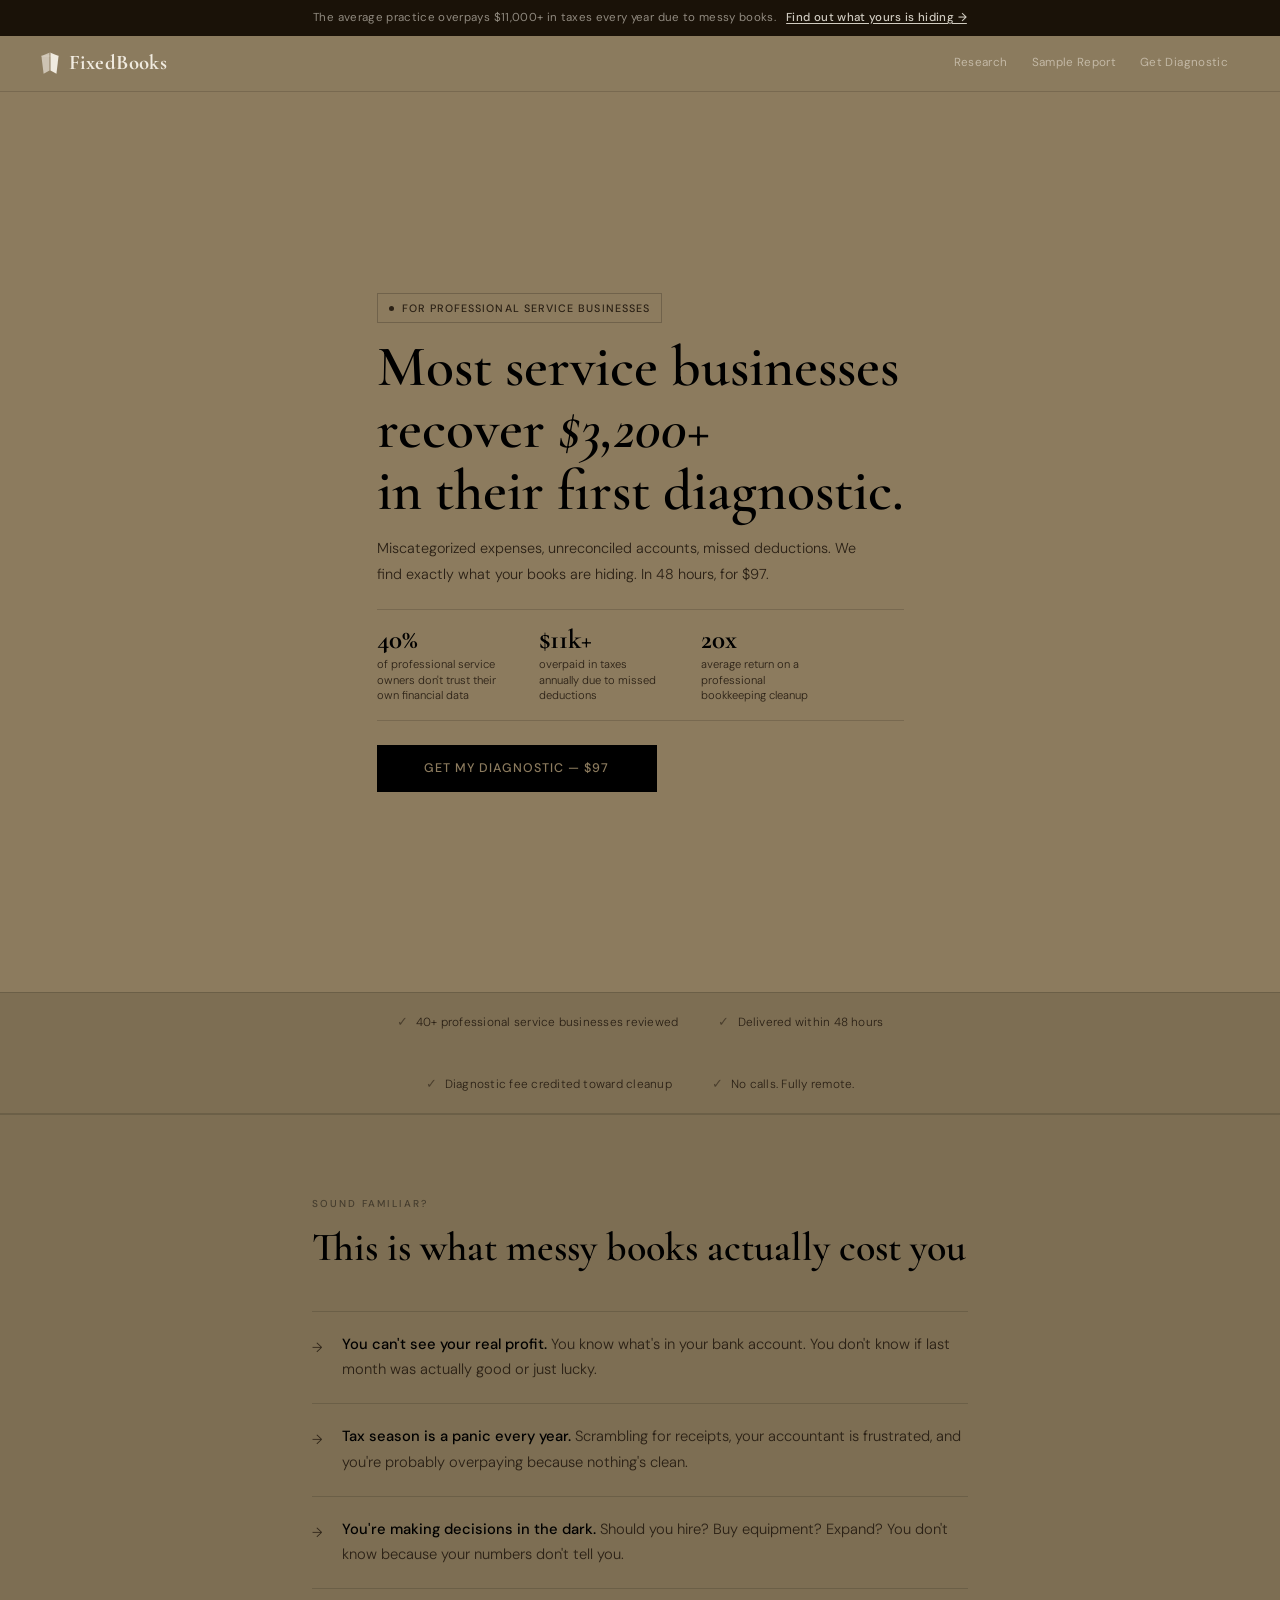
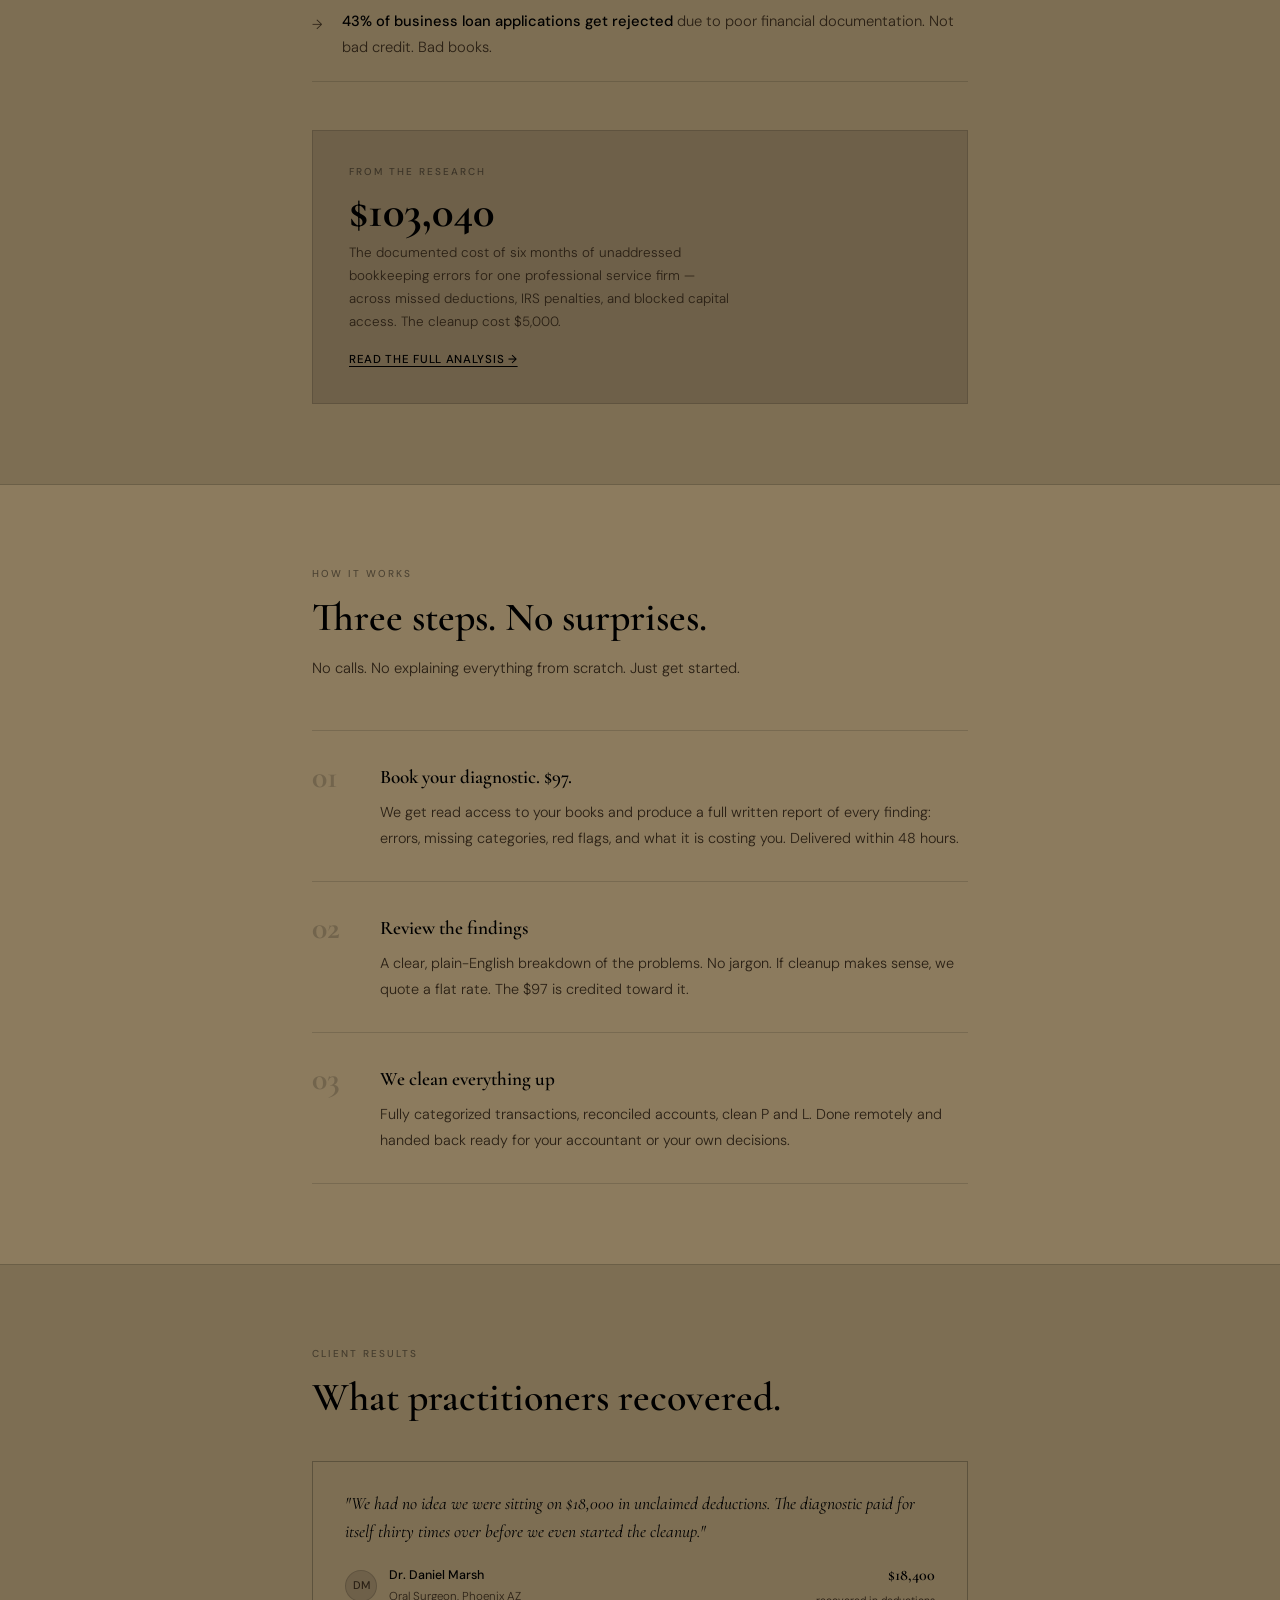
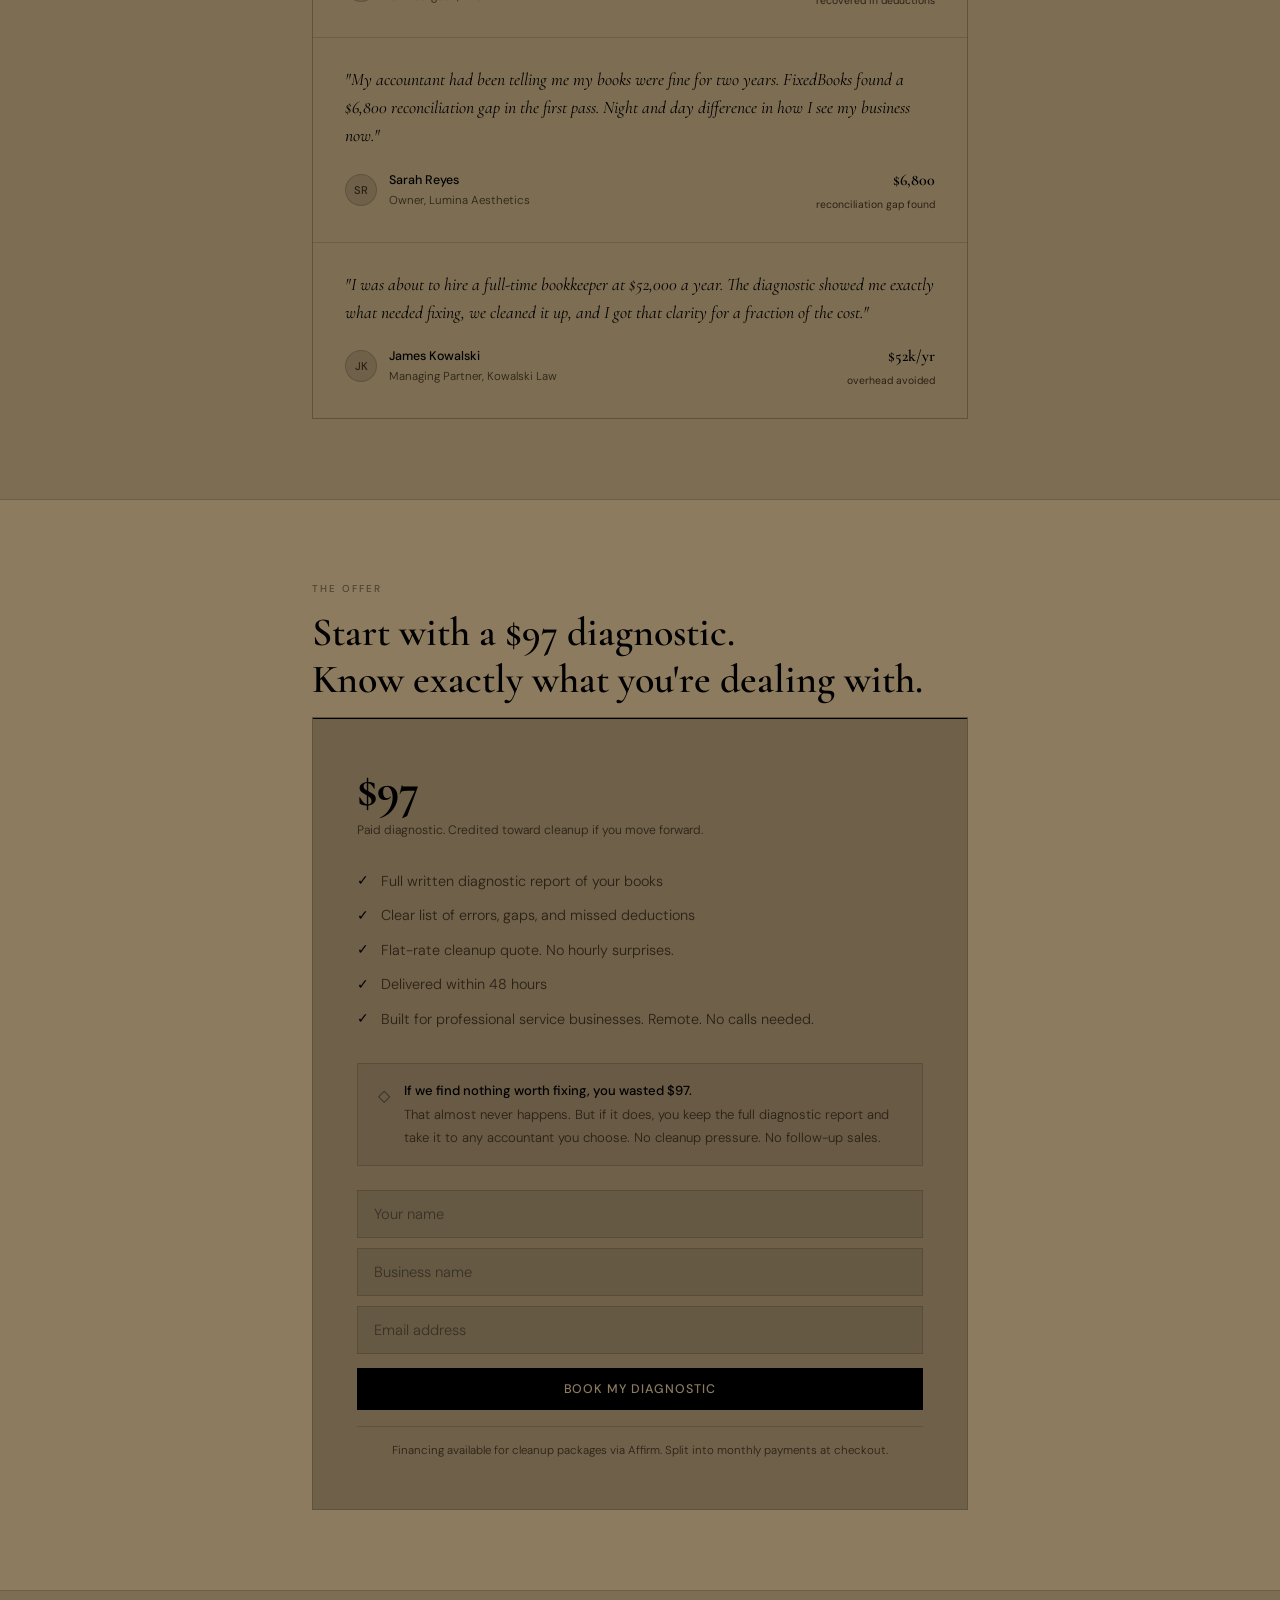
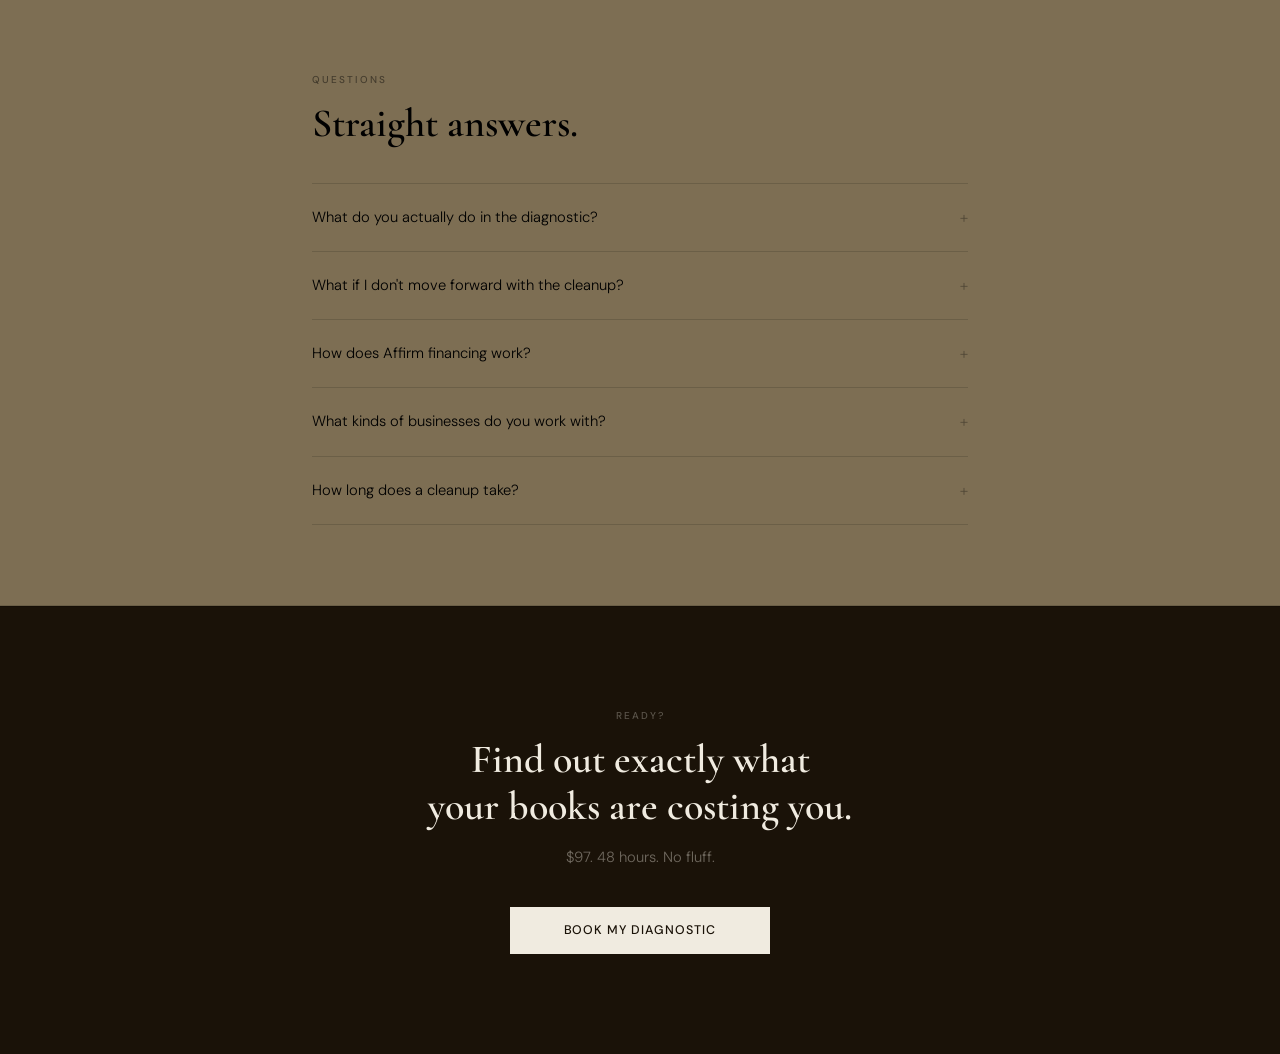
==== commit 6fc60a5c: "jsdcds" ====
--- a/index.html
+++ b/index.html
@@ -754,7 +754,7 @@
     </div>
 
     <nav id="nav">
-      <a href="/" class="nav__logo">
+      <a href="/" class="nav__logo velocity-tilt">
         <svg width="20" height="26" viewBox="0 0 28 34" fill="none" xmlns="http://www.w3.org/2000/svg">
           <path d="M14 2 L2 7 L5 32 L14 27 Z" fill="#F0EBE0" opacity="0.65"/>
           <path d="M14 2 L26 7 L23 32 L14 27 Z" fill="#F0EBE0"/>
@@ -778,23 +778,23 @@
   <section class="hero">
     <div class="container">
 
-      <div class="hero__eyebrow fade-up delay-1">
+      <div class="hero__eyebrow fade-up delay-1" data-parallax="-0.04">
         <span class="hero__eyebrow__dot"></span>
         For Professional Service Businesses
       </div>
 
-      <h1 class="fade-up delay-2">
+      <h1 class="fade-up delay-2" data-parallax="-0.06">
         Most service businesses<br>
         recover <em>$3,200+</em><br>
         in their first diagnostic.
       </h1>
 
-      <p class="hero__sub fade-up delay-3">
+      <p class="hero__sub fade-up delay-3" data-parallax="-0.08">
         Miscategorized expenses, unreconciled accounts, missed deductions.
         We find exactly what your books are hiding. In 48 hours, for $97.
       </p>
 
-      <div class="stat-bar fade-up delay-4">
+      <div class="stat-bar fade-up delay-4" data-parallax="-0.10">
         <div class="stat-item">
           <span class="stat-num" data-target="40" data-suffix="%">40%</span>
           <span class="stat-label">of professional service owners don't trust their own financial data</span>
@@ -820,7 +820,7 @@
   <!-- ─── TRUST BAR ─────────────────────────────────────────── -->
   <div class="trust-bar reveal">
     <div class="container">
-      <div class="trust-bar__inner">
+      <div class="trust-bar__inner stagger-children">
         <div class="trust-item">
           <span class="trust-item__icon">✓</span>
           40+ professional service businesses reviewed
@@ -851,7 +851,7 @@
         <h2 class="section-title">This is what messy books actually cost you</h2>
       </div>
 
-      <div class="pain-list">
+      <div class="pain-list stagger-children">
 
         <div class="pain-item reveal reveal-delay-1">
           <span class="pain-icon">→</span>
@@ -922,7 +922,7 @@
         </p>
       </div>
 
-      <div class="process-steps">
+      <div class="process-steps stagger-children">
 
         <div class="step reveal">
           <span class="step-num">01</span>
@@ -974,7 +974,7 @@
         <h2 class="section-title">What practitioners recovered.</h2>
       </div>
 
-      <div class="testimonials reveal" style="margin-top: 40px;">
+      <div class="testimonials stagger-children" style="margin-top: 40px;">
 
         <div class="testimonial">
           <p class="testimonial__quote">
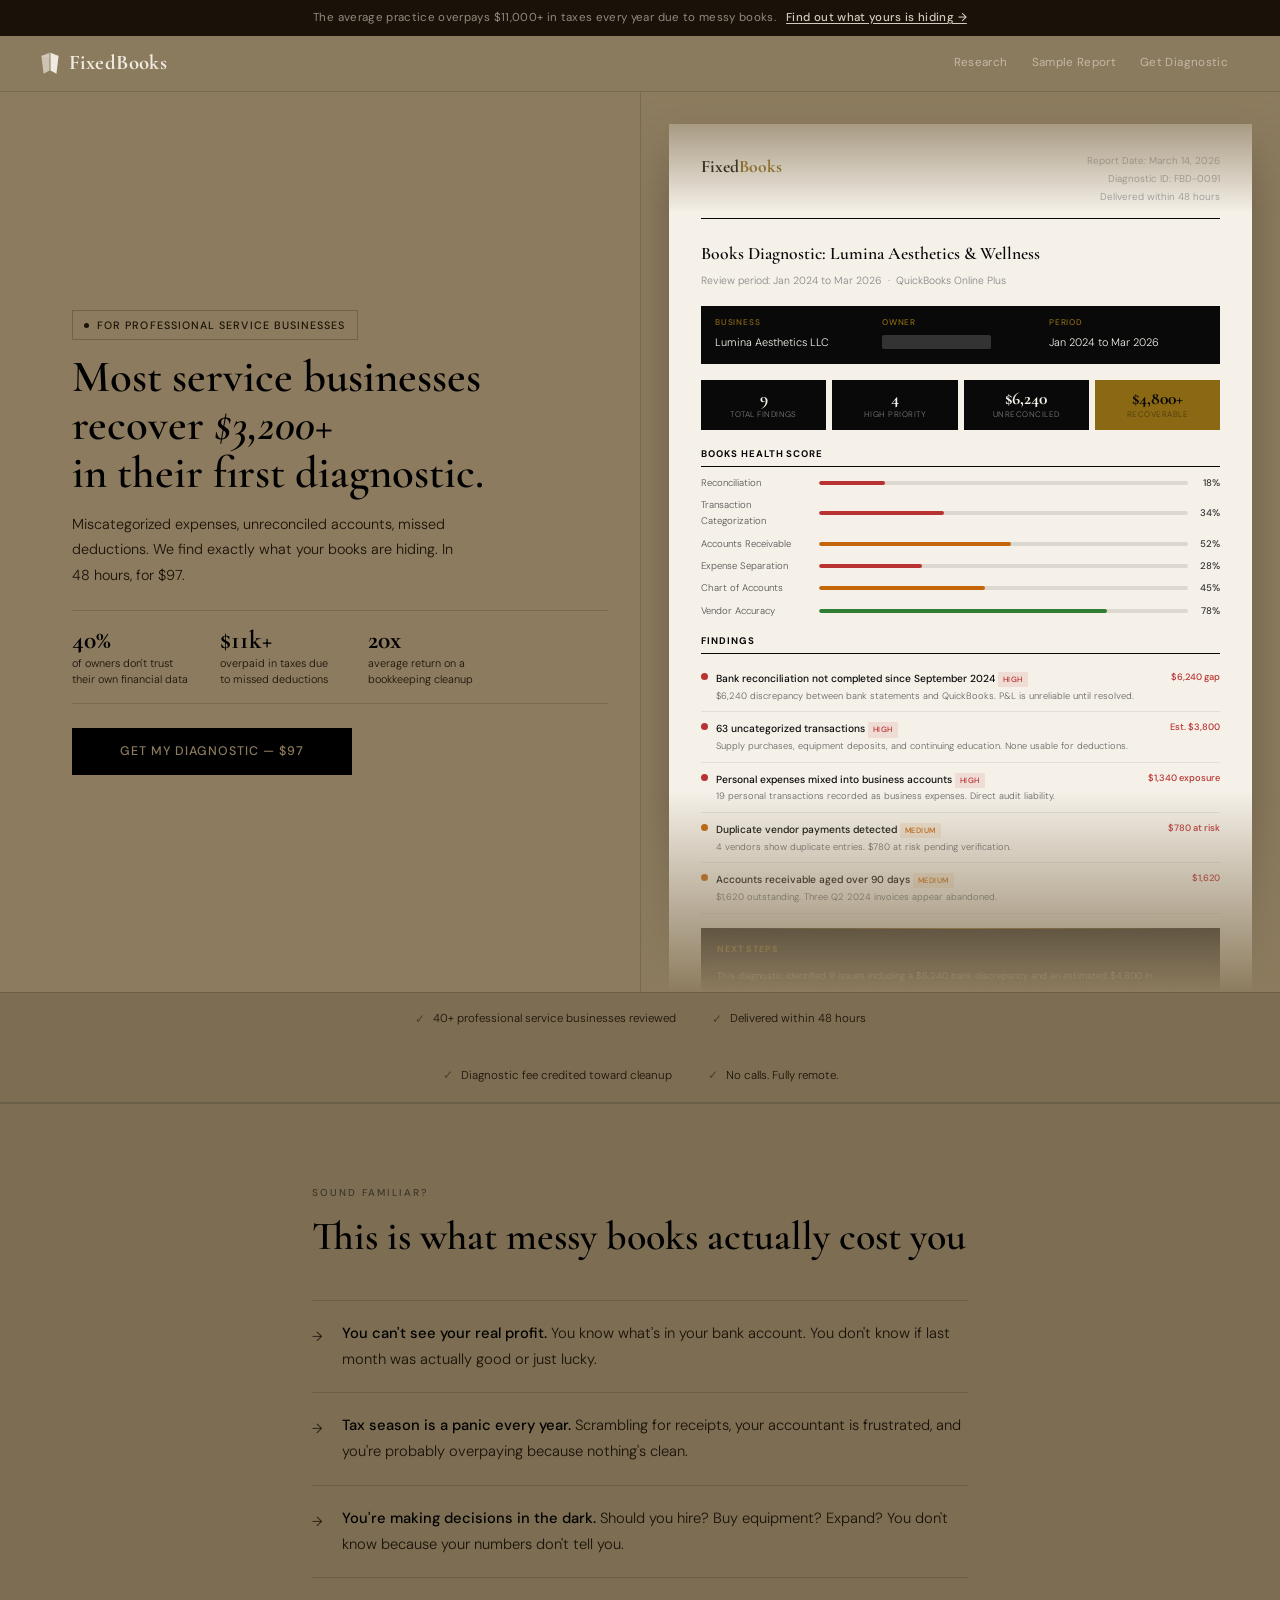
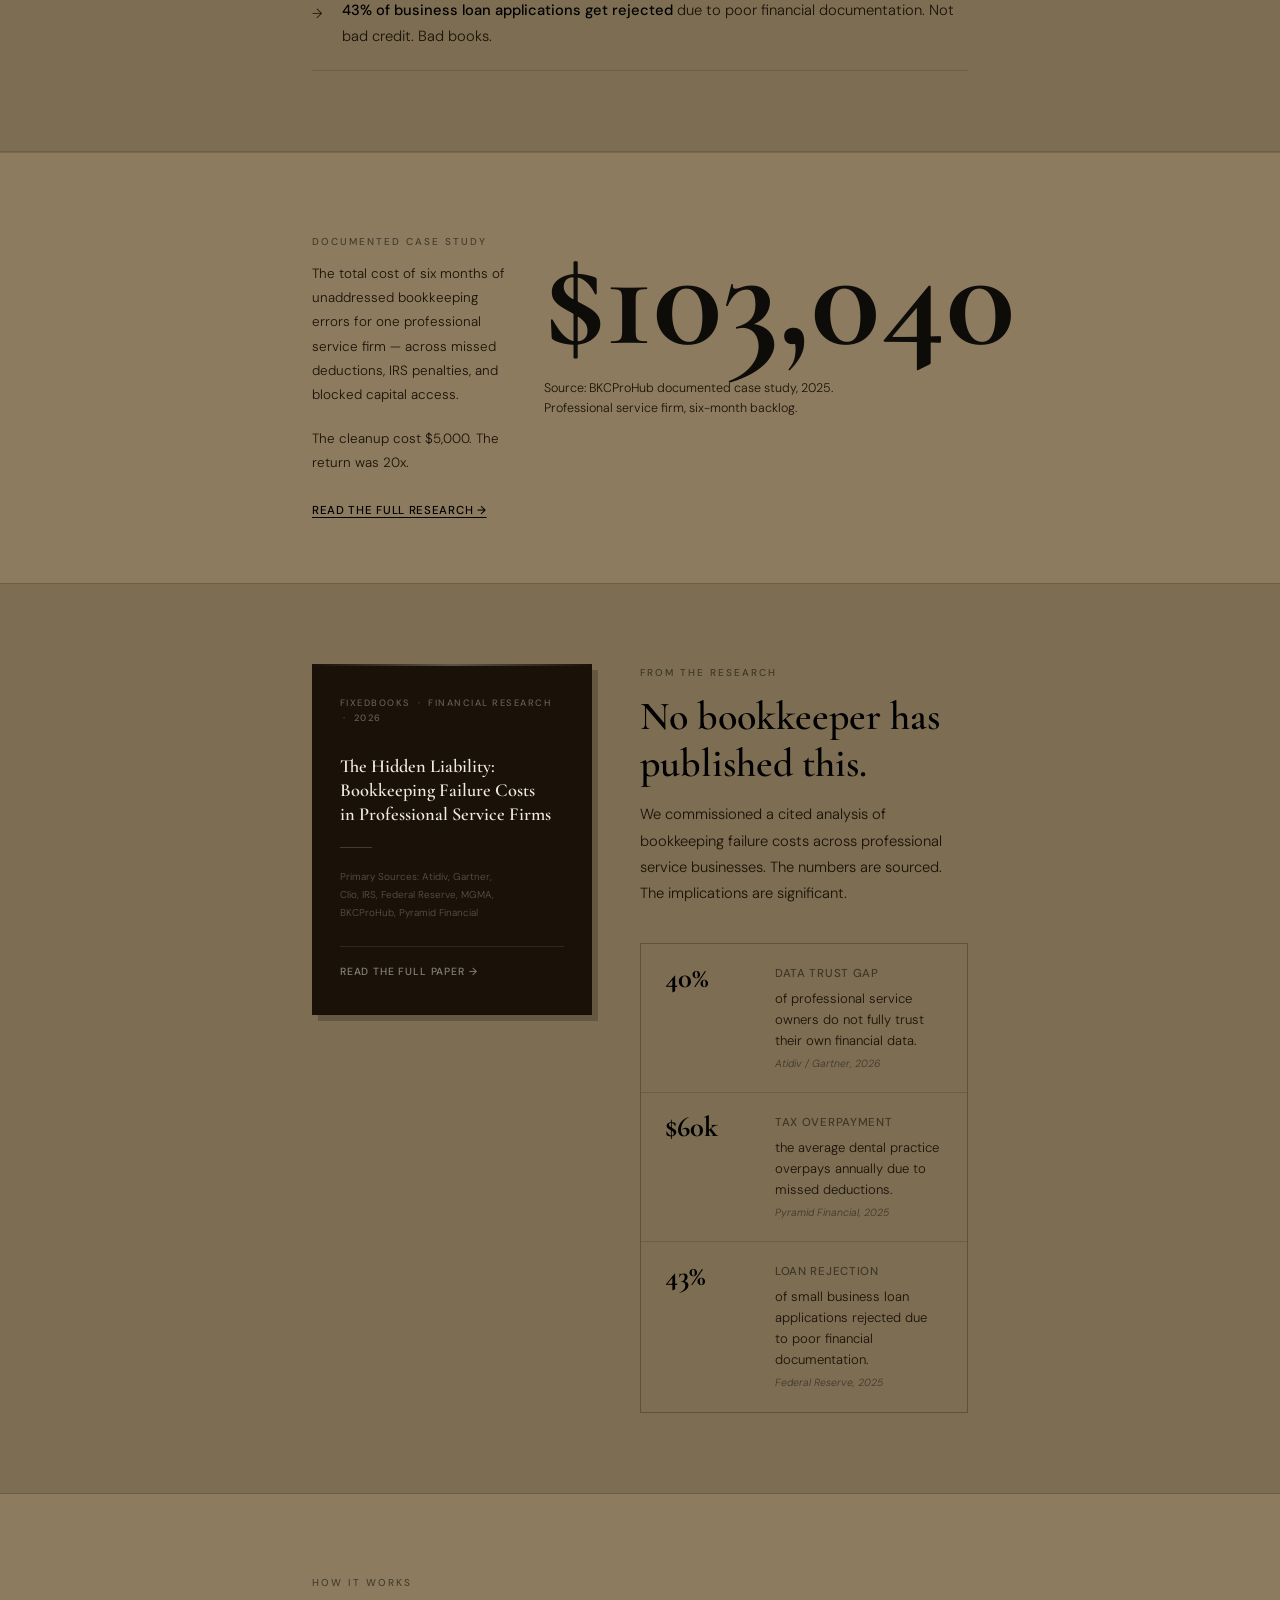
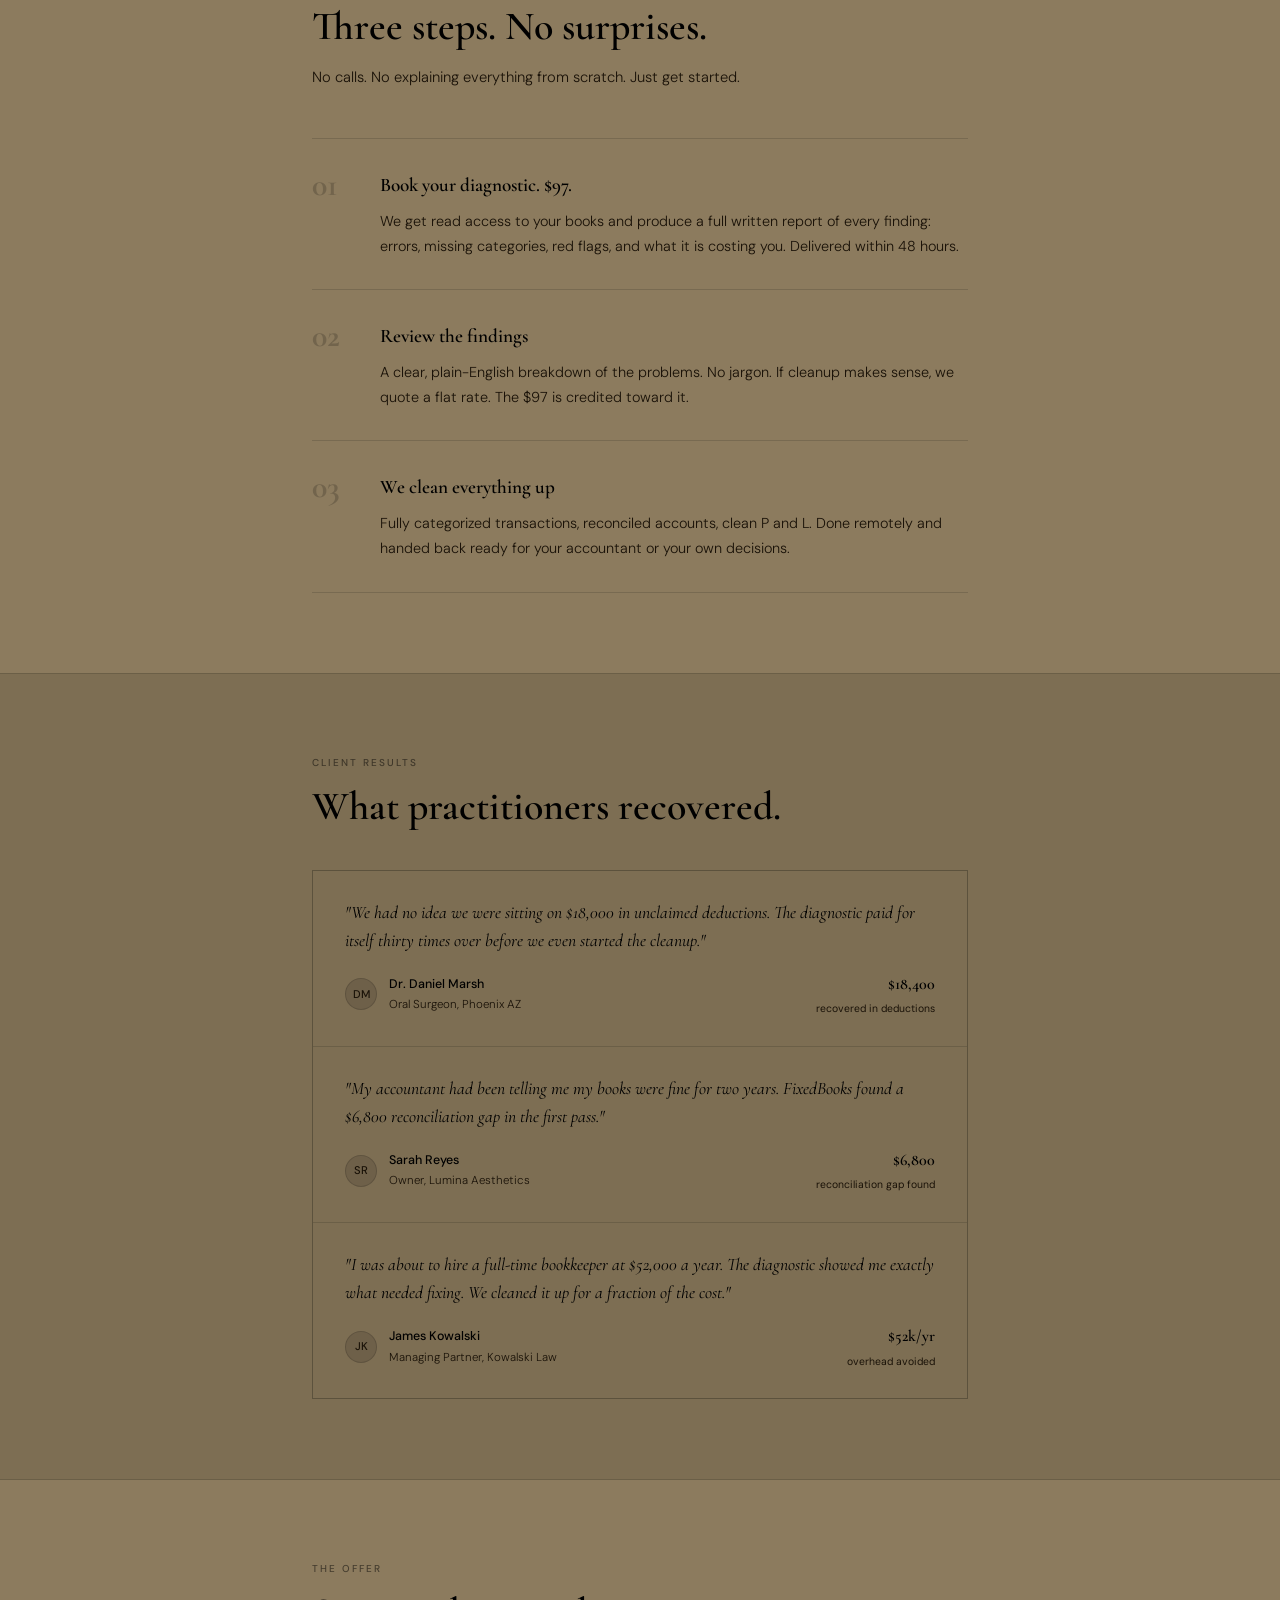
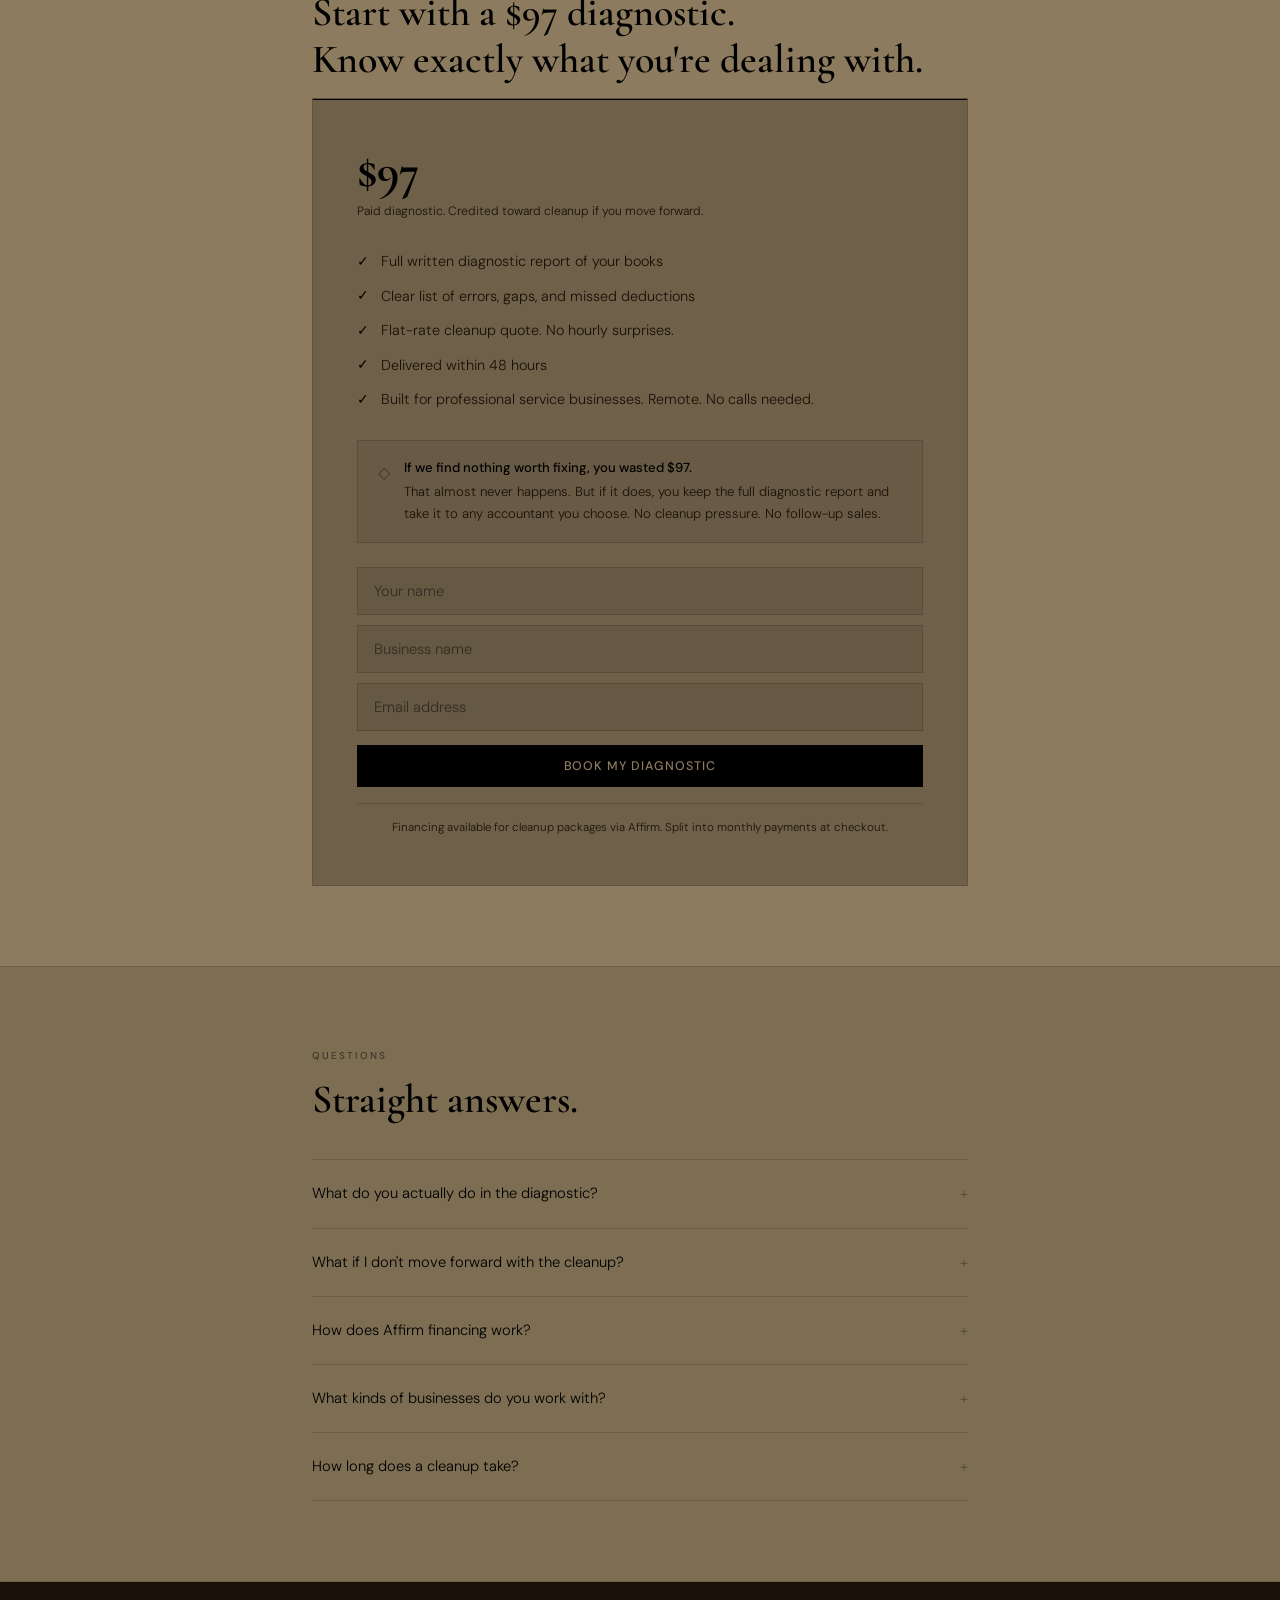
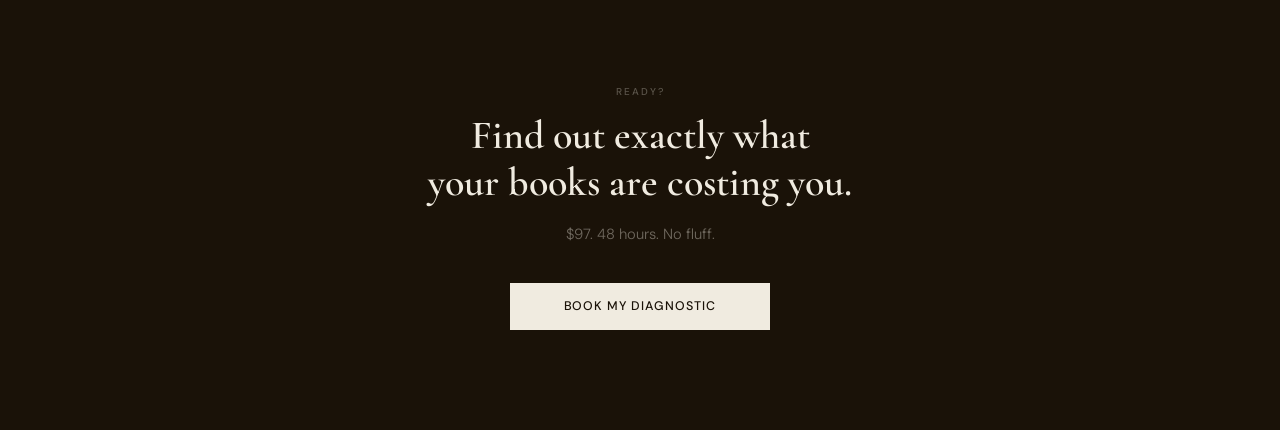
==== commit 558b47ac: "ccsdsd" ====
--- a/index.html
+++ b/index.html
@@ -21,8 +21,8 @@
       --bg-3:       #6E6049;
       --border:     rgba(0,0,0,0.14);
       --text:       #000000;
-      --muted:      #2A2015;
-      --muted-2:    rgba(0,0,0,0.45);
+      --muted:      #1A1208;
+      --muted-2:    rgba(0,0,0,0.5);
       --mark:       #F0EBE0;
       --font-serif: 'Cormorant Garamond', serif;
       --font-sans:  'DM Sans', sans-serif;
@@ -57,7 +57,6 @@
       z-index: 200;
     }
 
-    /* ── ANNOUNCEMENT BAR ────────────────────────────────── */
     #announcementBar {
       width: 100%;
       background: #1A1208;
@@ -100,9 +99,7 @@
       transition: box-shadow 0.3s ease;
     }
 
-    #nav.scrolled {
-      box-shadow: 0 1px 24px rgba(0,0,0,0.18);
-    }
+    #nav.scrolled { box-shadow: 0 1px 24px rgba(0,0,0,0.18); }
 
     .nav__logo {
       display: flex;
@@ -144,16 +141,342 @@
     .nav__link:hover { color: var(--mark); }
 
     /* ── HERO ────────────────────────────────────────────── */
+    /*
+     * Two-column layout on wide screens.
+     * Left: headline, sub, stats, CTA.
+     * Right: live partial report render, slowly auto-scrolling,
+     *        blurred at top and bottom edges.
+     */
     .hero {
-      display: flex;
-      flex-direction: column;
-      justify-content: center;
+      display: grid;
+      grid-template-columns: 1fr 1fr;
+      align-items: center;
       min-height: 100svh;
       padding: 0;
       position: relative;
       overflow: hidden;
     }
 
+    .hero__left {
+      padding: 0 32px 0 calc((100vw - 1200px) / 2 + 32px);
+      padding-left: max(32px, calc((100vw - 1200px) / 2 + 32px));
+      z-index: 2;
+    }
+
+    .hero__right {
+      position: relative;
+      height: 100svh;
+      overflow: hidden;
+      border-left: 1px solid var(--border);
+    }
+
+    /* Top and bottom fade masks on the report preview */
+    .hero__right::before,
+    .hero__right::after {
+      content: '';
+      position: absolute;
+      left: 0; right: 0;
+      z-index: 3;
+      pointer-events: none;
+    }
+
+    .hero__right::before {
+      top: 0;
+      height: 120px;
+      background: linear-gradient(to bottom, var(--bg), transparent);
+    }
+
+    .hero__right::after {
+      bottom: 0;
+      height: 200px;
+      background: linear-gradient(to top, var(--bg), transparent);
+    }
+
+    /* The scrolling report container */
+    .hero__report-preview {
+      position: absolute;
+      top: 0; left: 0; right: 0;
+      padding: 32px 28px;
+      animation: reportScroll 28s linear infinite;
+      will-change: transform;
+    }
+
+    @keyframes reportScroll {
+      0%   { transform: translateY(0); }
+      100% { transform: translateY(-50%); }
+    }
+
+    /* Pause on hover */
+    .hero__right:hover .hero__report-preview {
+      animation-play-state: paused;
+    }
+
+    /* Mini report styles — scaled down version of the real report */
+    .rp {
+      background: #F5F0E8;
+      padding: 28px 32px;
+      font-family: var(--font-sans);
+      font-size: 0.78rem;
+      color: #090909;
+      box-shadow: 0 8px 40px rgba(0,0,0,0.25);
+    }
+
+    .rp__header {
+      display: flex;
+      justify-content: space-between;
+      align-items: flex-start;
+      margin-bottom: 20px;
+      padding-bottom: 12px;
+      border-bottom: 1.5px solid #090909;
+    }
+
+    .rp__brand {
+      font-family: var(--font-serif);
+      font-size: 1.1rem;
+      font-weight: 700;
+      color: #090909;
+    }
+
+    .rp__brand span { color: #8B6914; }
+
+    .rp__meta {
+      font-size: 0.62rem;
+      color: #999;
+      text-align: right;
+      line-height: 1.8;
+    }
+
+    .rp__title {
+      font-family: var(--font-serif);
+      font-size: 1.1rem;
+      font-weight: 600;
+      color: #090909;
+      margin-bottom: 4px;
+    }
+
+    .rp__sub {
+      font-size: 0.65rem;
+      color: #888;
+      margin-bottom: 16px;
+    }
+
+    .rp__client {
+      background: #090909;
+      padding: 10px 14px;
+      margin-bottom: 16px;
+      display: grid;
+      grid-template-columns: 1fr 1fr 1fr;
+      gap: 10px;
+    }
+
+    .rp__field-label {
+      font-size: 0.52rem;
+      font-weight: 500;
+      letter-spacing: 0.1em;
+      text-transform: uppercase;
+      color: #8B6914;
+      display: block;
+      margin-bottom: 2px;
+    }
+
+    .rp__field-value {
+      font-size: 0.68rem;
+      color: #F5F0E8;
+    }
+
+    .rp__redacted {
+      background: #333;
+      color: transparent;
+      border-radius: 2px;
+      user-select: none;
+    }
+
+    .rp__grid {
+      display: grid;
+      grid-template-columns: repeat(4, 1fr);
+      gap: 6px;
+      margin-bottom: 16px;
+    }
+
+    .rp__box {
+      background: #090909;
+      padding: 10px 8px;
+      text-align: center;
+    }
+
+    .rp__box.gold { background: #8B6914; }
+
+    .rp__box-num {
+      font-family: var(--font-serif);
+      font-size: 1.1rem;
+      font-weight: 700;
+      color: #F5F0E8;
+      line-height: 1;
+      margin-bottom: 2px;
+    }
+
+    .rp__box.gold .rp__box-num { color: #090909; }
+
+    .rp__box-label {
+      font-size: 0.5rem;
+      color: rgba(245,240,232,0.5);
+      text-transform: uppercase;
+      letter-spacing: 0.06em;
+      line-height: 1.3;
+    }
+
+    .rp__box.gold .rp__box-label { color: rgba(9,9,9,0.5); }
+
+    .rp__section-title {
+      font-size: 0.6rem;
+      font-weight: 700;
+      text-transform: uppercase;
+      letter-spacing: 0.1em;
+      color: #090909;
+      border-bottom: 1px solid #090909;
+      padding-bottom: 4px;
+      margin-bottom: 8px;
+    }
+
+    .rp__score-row {
+      display: flex;
+      align-items: center;
+      gap: 8px;
+      margin-bottom: 6px;
+    }
+
+    .rp__score-label {
+      font-size: 0.6rem;
+      color: #555;
+      width: 110px;
+      flex-shrink: 0;
+    }
+
+    .rp__score-bar {
+      flex: 1;
+      height: 4px;
+      background: #DDD8CF;
+      border-radius: 2px;
+      overflow: hidden;
+    }
+
+    .rp__score-fill {
+      height: 100%;
+      border-radius: 2px;
+    }
+
+    .rp__score-fill.low  { background: #B83232; }
+    .rp__score-fill.mid  { background: #C4650A; }
+    .rp__score-fill.high { background: #2E7D32; }
+
+    .rp__score-val {
+      font-size: 0.6rem;
+      font-weight: 500;
+      color: #333;
+      width: 24px;
+      text-align: right;
+    }
+
+    .rp__finding {
+      display: grid;
+      grid-template-columns: 7px 1fr auto;
+      gap: 8px;
+      padding: 8px 0;
+      border-bottom: 1px solid rgba(0,0,0,0.08);
+    }
+
+    .rp__dot {
+      width: 7px; height: 7px;
+      border-radius: 50%;
+      margin-top: 3px;
+      flex-shrink: 0;
+    }
+
+    .rp__dot.high   { background: #B83232; }
+    .rp__dot.medium { background: #C4650A; }
+    .rp__dot.low    { background: #8B6914; }
+
+    .rp__finding-title {
+      font-size: 0.64rem;
+      font-weight: 500;
+      color: #090909;
+      margin-bottom: 2px;
+    }
+
+    .rp__finding-desc {
+      font-size: 0.58rem;
+      color: #666;
+      line-height: 1.5;
+    }
+
+    .rp__finding-impact {
+      font-size: 0.58rem;
+      font-weight: 500;
+      color: #B83232;
+      white-space: nowrap;
+    }
+
+    .rp__badge {
+      display: inline-block;
+      padding: 1px 5px;
+      font-size: 0.48rem;
+      font-weight: 500;
+      letter-spacing: 0.06em;
+      text-transform: uppercase;
+      border-radius: 1px;
+    }
+
+    .rp__badge.high   { background: rgba(184,50,50,0.1); color: #B83232; }
+    .rp__badge.medium { background: rgba(196,101,10,0.1); color: #C4650A; }
+
+    .rp__next {
+      background: #090909;
+      padding: 14px 16px;
+      margin-top: 14px;
+      position: relative;
+      overflow: hidden;
+    }
+
+    .rp__next::before {
+      content: '';
+      position: absolute;
+      top: 0; left: 0; right: 0;
+      height: 1.5px;
+      background: linear-gradient(90deg, transparent, #8B6914, transparent);
+    }
+
+    .rp__next-title {
+      font-size: 0.56rem;
+      font-weight: 700;
+      text-transform: uppercase;
+      letter-spacing: 0.1em;
+      color: #8B6914;
+      margin-bottom: 6px;
+      border-bottom: 1px solid rgba(139,105,20,0.2);
+      padding-bottom: 4px;
+    }
+
+    .rp__next-text {
+      font-size: 0.6rem;
+      color: #F5F0E8;
+      line-height: 1.7;
+      margin-bottom: 8px;
+    }
+
+    .rp__next-price {
+      font-family: var(--font-serif);
+      font-size: 1.1rem;
+      font-weight: 700;
+      color: #8B6914;
+    }
+
+    .rp__next-note {
+      font-size: 0.54rem;
+      color: rgba(245,240,232,0.35);
+      margin-top: 2px;
+    }
+
+    /* ── HERO LEFT CONTENT ───────────────────────────────── */
     .hero__eyebrow {
       display: inline-flex;
       align-items: center;
@@ -178,30 +501,26 @@
 
     h1 {
       font-family: var(--font-serif);
-      font-size: clamp(2.2rem, 4.5vw, 3.6rem);
+      font-size: clamp(2.2rem, 3.5vw, 3.4rem);
       font-weight: 600;
       line-height: 1.07;
       color: var(--text);
       margin-bottom: 14px;
     }
 
-    h1 em {
-      font-style: italic;
-      color: var(--text);
-    }
+    h1 em { font-style: italic; color: var(--text); }
 
     .hero__sub {
       font-size: 0.9rem;
       color: var(--muted);
-      max-width: 480px;
+      max-width: 400px;
       margin-bottom: 22px;
       line-height: 1.75;
     }
 
-    /* ── STAT BAR ────────────────────────────────────────── */
     .stat-bar {
       display: flex;
-      gap: 32px;
+      gap: 28px;
       flex-wrap: wrap;
       padding: 16px 0;
       border-top: 1px solid var(--border);
@@ -213,20 +532,19 @@
 
     .stat-num {
       font-family: var(--font-serif);
-      font-size: 1.7rem;
+      font-size: 1.6rem;
       font-weight: 700;
       color: var(--text);
       line-height: 1;
     }
 
     .stat-label {
-      font-size: 0.7rem;
+      font-size: 0.68rem;
       color: var(--muted);
-      max-width: 130px;
+      max-width: 120px;
       line-height: 1.4;
     }
 
-    /* ── BUTTONS ─────────────────────────────────────────── */
     .btn-primary {
       display: inline-block;
       background: var(--text);
@@ -250,7 +568,7 @@
 
     /* ── TRUST BAR ───────────────────────────────────────── */
     .trust-bar {
-      padding: 18px 0;
+      padding: 16px 0;
       border-top: 1px solid var(--border);
       border-bottom: 1px solid var(--border);
       background: var(--bg-2);
@@ -260,7 +578,7 @@
       display: flex;
       align-items: center;
       justify-content: center;
-      gap: 40px;
+      gap: 36px;
       flex-wrap: wrap;
     }
 
@@ -268,15 +586,11 @@
       display: flex;
       align-items: center;
       gap: 8px;
-      font-size: 0.74rem;
+      font-size: 0.72rem;
       color: var(--muted);
-      letter-spacing: 0.02em;
-    }
-
-    .trust-item__icon {
-      font-size: 0.8rem;
-      opacity: 0.6;
-    }
+    }
+
+    .trust-item__icon { opacity: 0.5; font-size: 0.75rem; }
 
     /* ── SECTIONS ────────────────────────────────────────── */
     .section { padding: 80px 0; }
@@ -327,58 +641,55 @@
 
     .pain-item:first-child { border-top: 1px solid var(--border); }
 
-    .pain-icon {
-      color: var(--muted);
-      font-size: 0.85rem;
-      padding-top: 4px;
-      flex-shrink: 0;
-    }
-
+    .pain-icon { color: var(--muted); font-size: 0.85rem; padding-top: 4px; flex-shrink: 0; }
     .pain-text { font-size: 0.92rem; color: var(--muted); line-height: 1.75; }
     .pain-text strong { color: var(--text); font-weight: 500; }
 
-    /* ── RESEARCH CALLOUT ────────────────────────────────── */
-    .research-callout {
-      background: var(--bg-3);
-      border: 1px solid var(--border);
-      padding: 32px 36px;
-      display: flex;
-      align-items: flex-start;
-      justify-content: space-between;
+    /* ── GRID BREAK STAT ─────────────────────────────────── */
+    /*
+     * The one moment where the layout breaks.
+     * $103,040 renders at 8rem, overflows the container
+     * bleeding off the right edge intentionally.
+     * The label sits in the left margin at normal size.
+     * This is the "a designer made decisions here" moment.
+     */
+    .break-stat {
+      padding: 80px 0 60px;
+      border-top: 1px solid var(--border);
+      overflow: hidden;
+      position: relative;
+    }
+
+    .break-stat__inner {
+      max-width: 720px;
+      margin: 0 auto;
+      padding: 0 32px;
+      display: grid;
+      grid-template-columns: 200px 1fr;
       gap: 32px;
-    }
-
-    .research-callout__left {}
-
-    .research-callout__label {
+      align-items: start;
+    }
+
+    
+
+    .break-stat__label {
       font-size: 10px;
       font-weight: 500;
       letter-spacing: 0.2em;
       text-transform: uppercase;
       color: var(--muted-2);
-      margin-bottom: 10px;
+      margin-bottom: 12px;
       display: block;
     }
 
-    .research-callout__stat {
-      font-family: var(--font-serif);
-      font-size: 2.8rem;
-      font-weight: 700;
-      color: var(--text);
-      line-height: 1;
-      margin-bottom: 8px;
-    }
-
-    .research-callout__text {
+    .break-stat__context {
       font-size: 0.84rem;
       color: var(--muted);
-      line-height: 1.7;
-      max-width: 380px;
-    }
-
-    .research-callout__link {
-      display: inline-block;
-      margin-top: 16px;
+      line-height: 1.8;
+      margin-bottom: 20px;
+    }
+
+    .break-stat__link {
       font-size: 0.72rem;
       font-weight: 500;
       letter-spacing: 0.06em;
@@ -389,7 +700,187 @@
       transition: opacity 0.15s;
     }
 
-    .research-callout__link:hover { opacity: 0.6; }
+    .break-stat__link:hover { opacity: 0.5; }
+
+    .break-stat__num-col {
+      position: relative;
+    }
+
+    .break-stat__num {
+      font-family: var(--font-serif);
+      font-size: clamp(5rem, 12vw, 9rem);
+      font-weight: 700;
+      color: var(--text);
+      line-height: 0.9;
+      white-space: nowrap;
+      /* Intentionally overflows right edge */
+      margin-right: -120px;
+      opacity: 0.9;
+    }
+
+    .break-stat__sub {
+      font-size: 0.78rem;
+      color: var(--muted);
+      margin-top: 16px;
+      line-height: 1.6;
+      max-width: 340px;
+    }
+
+    /* ── RESEARCH AS PRODUCT ──────────────────────────────── */
+    /*
+     * The research paper treated as a product feature.
+     * Rendered as a physical document object you can click.
+     * Left: the paper "cover" — dark, editorial, numbered.
+     * Right: three pulled stats from the paper.
+     */
+    .research-feature {
+      padding: 80px 0;
+      background: var(--bg-2);
+      border-top: 1px solid var(--border);
+      border-bottom: 1px solid var(--border);
+    }
+
+    .research-feature__inner {
+      max-width: 720px;
+      margin: 0 auto;
+      padding: 0 32px;
+      display: grid;
+      grid-template-columns: 280px 1fr;
+      gap: 48px;
+      align-items: start;
+    }
+
+    /* Paper cover object */
+    .research-feature__cover {
+      background: #1A1208;
+      padding: 32px 28px;
+      position: relative;
+      cursor: pointer;
+      transition: transform 0.2s ease, box-shadow 0.2s ease;
+      text-decoration: none;
+      display: block;
+      box-shadow: 6px 6px 0 rgba(0,0,0,0.2);
+    }
+
+    .research-feature__cover:hover {
+      transform: translate(-3px, -3px);
+      box-shadow: 9px 9px 0 rgba(0,0,0,0.2);
+    }
+
+    .research-feature__cover::before {
+      content: '';
+      position: absolute;
+      top: 0; left: 0; right: 0;
+      height: 2px;
+      background: linear-gradient(90deg, transparent, rgba(240,235,224,0.3), transparent);
+    }
+
+    .cover__label {
+      font-size: 0.58rem;
+      font-weight: 500;
+      letter-spacing: 0.16em;
+      text-transform: uppercase;
+      color: rgba(240,235,224,0.35);
+      margin-bottom: 28px;
+      display: block;
+    }
+
+    .cover__title {
+      font-family: var(--font-serif);
+      font-size: 1.15rem;
+      font-weight: 600;
+      color: var(--mark);
+      line-height: 1.3;
+      margin-bottom: 20px;
+    }
+
+    .cover__divider {
+      width: 32px;
+      height: 1px;
+      background: rgba(240,235,224,0.2);
+      margin-bottom: 20px;
+    }
+
+    .cover__meta {
+      font-size: 0.62rem;
+      color: rgba(240,235,224,0.3);
+      line-height: 1.8;
+    }
+
+    .cover__cta {
+      display: inline-block;
+      margin-top: 24px;
+      font-size: 0.65rem;
+      font-weight: 500;
+      letter-spacing: 0.08em;
+      text-transform: uppercase;
+      color: rgba(240,235,224,0.5);
+      border-top: 1px solid rgba(240,235,224,0.1);
+      padding-top: 16px;
+      width: 100%;
+      transition: color 0.15s;
+    }
+
+    .research-feature__cover:hover .cover__cta {
+      color: var(--mark);
+    }
+
+    /* Right side stats */
+    
+
+    .research-feature__intro {
+      margin-bottom: 32px;
+    }
+
+    .research-stats {
+      display: flex;
+      flex-direction: column;
+      gap: 1px;
+      background: var(--border);
+      border: 1px solid var(--border);
+    }
+
+    .research-stat {
+      background: var(--bg-2);
+      padding: 20px 24px;
+      display: grid;
+      grid-template-columns: 90px 1fr;
+      gap: 20px;
+      align-items: start;
+      transition: background 0.15s;
+    }
+
+    .research-stat:hover { background: var(--bg-3); }
+
+    .research-stat__num {
+      font-family: var(--font-serif);
+      font-size: 1.8rem;
+      font-weight: 700;
+      color: var(--text);
+      line-height: 1;
+    }
+
+    .research-stat__label {
+      font-size: 0.72rem;
+      color: var(--muted-2);
+      letter-spacing: 0.06em;
+      text-transform: uppercase;
+      margin-bottom: 4px;
+      font-weight: 500;
+    }
+
+    .research-stat__text {
+      font-size: 0.82rem;
+      color: var(--muted);
+      line-height: 1.6;
+    }
+
+    .research-stat__source {
+      font-size: 0.65rem;
+      color: var(--muted-2);
+      font-style: italic;
+      margin-top: 4px;
+    }
 
     /* ── PROCESS ─────────────────────────────────────────── */
     .process-steps { display: flex; flex-direction: column; margin-top: 48px; }
@@ -460,7 +951,7 @@
       display: flex;
       flex-direction: column;
       gap: 10px;
-      margin-bottom: 32px;
+      margin-bottom: 28px;
     }
 
     .offer-bullet {
@@ -473,7 +964,6 @@
 
     .offer-bullet__check { color: var(--text); flex-shrink: 0; font-size: 0.85rem; }
 
-    /* ── RISK REVERSAL ───────────────────────────────────── */
     .risk-reversal {
       border: 1px solid var(--border);
       padding: 16px 20px;
@@ -484,25 +974,10 @@
       background: rgba(0,0,0,0.06);
     }
 
-    .risk-reversal__icon {
-      font-size: 1rem;
-      flex-shrink: 0;
-      opacity: 0.5;
-      padding-top: 2px;
-    }
-
-    .risk-reversal__text {
-      font-size: 0.82rem;
-      color: var(--muted);
-      line-height: 1.7;
-    }
-
-    .risk-reversal__text strong {
-      color: var(--text);
-      font-weight: 500;
-      display: block;
-      margin-bottom: 2px;
-    }
+    .risk-reversal__icon { font-size: 1rem; flex-shrink: 0; opacity: 0.4; padding-top: 2px; }
+
+    .risk-reversal__text { font-size: 0.82rem; color: var(--muted); line-height: 1.7; }
+    .risk-reversal__text strong { color: var(--text); font-weight: 500; display: block; margin-bottom: 2px; }
 
     .affirm-note {
       font-size: 0.72rem;
@@ -586,16 +1061,8 @@
       flex-shrink: 0;
     }
 
-    .testimonial__name {
-      font-size: 0.78rem;
-      font-weight: 500;
-      color: var(--text);
-    }
-
-    .testimonial__title {
-      font-size: 0.72rem;
-      color: var(--muted);
-    }
+    .testimonial__name { font-size: 0.78rem; font-weight: 500; color: var(--text); }
+    .testimonial__title { font-size: 0.72rem; color: var(--muted); }
 
     .testimonial__result {
       margin-left: auto;
@@ -666,11 +1133,7 @@
     .final-cta .section-title { color: var(--mark); }
     .final-cta .section-body { color: rgba(240,235,224,0.4); margin: 0 auto 36px; text-align: center; }
 
-    .final-cta .btn-primary {
-      background: var(--mark);
-      color: #1A1208;
-    }
-
+    .final-cta .btn-primary { background: var(--mark); color: #1A1208; }
     .final-cta .btn-primary:hover { background: #ddd8cc; }
 
     /* ── REVEAL ──────────────────────────────────────────── */
@@ -686,7 +1149,6 @@
     .reveal-delay-2 { transition-delay: 0.16s; }
     .reveal-delay-3 { transition-delay: 0.24s; }
 
-    /* ── HERO ENTRANCE ───────────────────────────────────── */
     .fade-up {
       opacity: 0;
       transform: translateY(18px);
@@ -704,9 +1166,28 @@
     .delay-5 { animation-delay: 0.60s; }
 
     /* ── MOBILE ──────────────────────────────────────────── */
+    @media (max-width: 960px) {
+      .hero {
+        grid-template-columns: 1fr;
+        min-height: auto;
+        padding: 0;
+      }
+
+      .hero__left {
+        padding: 60px 32px 48px;
+      }
+
+      .hero__right {
+        display: none;
+      }
+    }
+
     @media (max-width: 900px) {
       #nav { padding: 0 24px; }
       .container { padding: 0 24px; }
+      .research-feature__inner { grid-template-columns: 1fr; gap: 32px; }
+      .break-stat__inner { grid-template-columns: 1fr; }
+      .break-stat__num { margin-right: -48px; }
     }
 
     @media (max-width: 660px) {
@@ -715,11 +1196,12 @@
       .nav__link:nth-child(2) { display: none; }
       .nav__wordmark { font-size: 1.1rem; }
       .container { padding: 0 20px; }
+      .hero__left { padding: 48px 20px 40px; }
       h1 { font-size: 2.1rem; }
       .hero__sub { font-size: 0.88rem; }
-      .stat-bar { gap: 18px; }
-      .stat-num { font-size: 1.5rem; }
-      .section { padding: 60px 0; }
+      .stat-bar { gap: 18px; padding: 14px 0; margin-bottom: 20px; }
+      .stat-num { font-size: 1.4rem; }
+      .section { padding: 56px 0; }
       .step { grid-template-columns: 36px 1fr; gap: 16px; }
       .offer-box { padding: 28px 20px; }
       .offer-price { font-size: 2.4rem; }
@@ -727,10 +1209,13 @@
       #announcementBar { padding: 7px 20px; }
       .bar__text { font-size: 0.68rem; }
       .final-cta { padding: 72px 0; }
-      .research-callout { flex-direction: column; padding: 24px 20px; }
-      .testimonial { padding: 22px 20px; }
+      .trust-bar__inner { flex-direction: column; align-items: flex-start; padding: 0 20px; gap: 10px; }
+      .testimonial { padding: 20px; }
       .testimonial__result { display: none; }
-      .trust-bar__inner { gap: 20px; }
+      .break-stat__num { font-size: 4rem; margin-right: -20px; }
+      .research-feature__inner { padding: 0 20px; }
+      .research-stat { grid-template-columns: 70px 1fr; gap: 14px; }
+      .research-stat__num { font-size: 1.4rem; }
     }
 
     @media (max-width: 400px) {
@@ -763,7 +1248,6 @@
         </svg>
         <span class="nav__wordmark">FixedBooks</span>
       </a>
-
       <div class="nav__links">
         <a href="pages/research.html" class="nav__link">Research</a>
         <a href="pages/demo.html" class="nav__link">Sample Report</a>
@@ -776,7 +1260,9 @@
 
   <!-- ─── HERO ──────────────────────────────────────────────── -->
   <section class="hero">
-    <div class="container">
+
+    <!-- LEFT: headline and CTA -->
+    <div class="hero__left">
 
       <div class="hero__eyebrow fade-up delay-1" data-parallax="-0.04">
         <span class="hero__eyebrow__dot"></span>
@@ -797,15 +1283,15 @@
       <div class="stat-bar fade-up delay-4" data-parallax="-0.10">
         <div class="stat-item">
           <span class="stat-num" data-target="40" data-suffix="%">40%</span>
-          <span class="stat-label">of professional service owners don't trust their own financial data</span>
+          <span class="stat-label">of owners don't trust their own financial data</span>
         </div>
         <div class="stat-item">
           <span class="stat-num">$11k+</span>
-          <span class="stat-label">overpaid in taxes annually due to missed deductions</span>
+          <span class="stat-label">overpaid in taxes due to missed deductions</span>
         </div>
         <div class="stat-item">
           <span class="stat-num" data-target="20" data-suffix="x">20x</span>
-          <span class="stat-label">average return on a professional bookkeeping cleanup</span>
+          <span class="stat-label">average return on a bookkeeping cleanup</span>
         </div>
       </div>
 
@@ -814,6 +1300,193 @@
       </a>
 
     </div>
+
+    <!-- RIGHT: live scrolling report preview -->
+    <div class="hero__right">
+      <div class="hero__report-preview">
+
+        <!-- First copy -->
+        <div class="rp">
+          <div class="rp__header">
+            <div class="rp__brand">Fixed<span>Books</span></div>
+            <div class="rp__meta">
+              <div>Report Date: March 14, 2026</div>
+              <div>Diagnostic ID: FBD-0091</div>
+              <div>Delivered within 48 hours</div>
+            </div>
+          </div>
+
+          <div class="rp__title">Books Diagnostic: Lumina Aesthetics &amp; Wellness</div>
+          <div class="rp__sub">Review period: Jan 2024 to Mar 2026 &nbsp;·&nbsp; QuickBooks Online Plus</div>
+
+          <div class="rp__client">
+            <div>
+              <span class="rp__field-label">Business</span>
+              <span class="rp__field-value">Lumina Aesthetics LLC</span>
+            </div>
+            <div>
+              <span class="rp__field-label">Owner</span>
+              <span class="rp__field-value"><span class="rp__redacted">Dr. Sarah ████████</span></span>
+            </div>
+            <div>
+              <span class="rp__field-label">Period</span>
+              <span class="rp__field-value">Jan 2024 to Mar 2026</span>
+            </div>
+          </div>
+
+          <div class="rp__grid">
+            <div class="rp__box">
+              <div class="rp__box-num">9</div>
+              <div class="rp__box-label">Total Findings</div>
+            </div>
+            <div class="rp__box">
+              <div class="rp__box-num">4</div>
+              <div class="rp__box-label">High Priority</div>
+            </div>
+            <div class="rp__box">
+              <div class="rp__box-num">$6,240</div>
+              <div class="rp__box-label">Unreconciled</div>
+            </div>
+            <div class="rp__box gold">
+              <div class="rp__box-num">$4,800+</div>
+              <div class="rp__box-label">Recoverable</div>
+            </div>
+          </div>
+
+          <div class="rp__section-title">Books Health Score</div>
+
+          <div class="rp__score-row">
+            <span class="rp__score-label">Reconciliation</span>
+            <div class="rp__score-bar"><div class="rp__score-fill low" style="width:18%"></div></div>
+            <span class="rp__score-val">18%</span>
+          </div>
+          <div class="rp__score-row">
+            <span class="rp__score-label">Transaction Categorization</span>
+            <div class="rp__score-bar"><div class="rp__score-fill low" style="width:34%"></div></div>
+            <span class="rp__score-val">34%</span>
+          </div>
+          <div class="rp__score-row">
+            <span class="rp__score-label">Accounts Receivable</span>
+            <div class="rp__score-bar"><div class="rp__score-fill mid" style="width:52%"></div></div>
+            <span class="rp__score-val">52%</span>
+          </div>
+          <div class="rp__score-row">
+            <span class="rp__score-label">Expense Separation</span>
+            <div class="rp__score-bar"><div class="rp__score-fill low" style="width:28%"></div></div>
+            <span class="rp__score-val">28%</span>
+          </div>
+          <div class="rp__score-row">
+            <span class="rp__score-label">Chart of Accounts</span>
+            <div class="rp__score-bar"><div class="rp__score-fill mid" style="width:45%"></div></div>
+            <span class="rp__score-val">45%</span>
+          </div>
+          <div class="rp__score-row">
+            <span class="rp__score-label">Vendor Accuracy</span>
+            <div class="rp__score-bar"><div class="rp__score-fill high" style="width:78%"></div></div>
+            <span class="rp__score-val">78%</span>
+          </div>
+
+          <div class="rp__section-title" style="margin-top:14px;">Findings</div>
+
+          <div class="rp__finding">
+            <div class="rp__dot high"></div>
+            <div>
+              <div class="rp__finding-title">Bank reconciliation not completed since September 2024 <span class="rp__badge high">High</span></div>
+              <div class="rp__finding-desc">$6,240 discrepancy between bank statements and QuickBooks. P&amp;L is unreliable until resolved.</div>
+            </div>
+            <div class="rp__finding-impact">$6,240 gap</div>
+          </div>
+
+          <div class="rp__finding">
+            <div class="rp__dot high"></div>
+            <div>
+              <div class="rp__finding-title">63 uncategorized transactions <span class="rp__badge high">High</span></div>
+              <div class="rp__finding-desc">Supply purchases, equipment deposits, and continuing education. None usable for deductions.</div>
+            </div>
+            <div class="rp__finding-impact">Est. $3,800</div>
+          </div>
+
+          <div class="rp__finding">
+            <div class="rp__dot high"></div>
+            <div>
+              <div class="rp__finding-title">Personal expenses mixed into business accounts <span class="rp__badge high">High</span></div>
+              <div class="rp__finding-desc">19 personal transactions recorded as business expenses. Direct audit liability.</div>
+            </div>
+            <div class="rp__finding-impact">$1,340 exposure</div>
+          </div>
+
+          <div class="rp__finding">
+            <div class="rp__dot medium"></div>
+            <div>
+              <div class="rp__finding-title">Duplicate vendor payments detected <span class="rp__badge medium">Medium</span></div>
+              <div class="rp__finding-desc">4 vendors show duplicate entries. $780 at risk pending verification.</div>
+            </div>
+            <div class="rp__finding-impact">$780 at risk</div>
+          </div>
+
+          <div class="rp__finding">
+            <div class="rp__dot medium"></div>
+            <div>
+              <div class="rp__finding-title">Accounts receivable aged over 90 days <span class="rp__badge medium">Medium</span></div>
+              <div class="rp__finding-desc">$1,620 outstanding. Three Q2 2024 invoices appear abandoned.</div>
+            </div>
+            <div class="rp__finding-impact">$1,620</div>
+          </div>
+
+          <div class="rp__next">
+            <div class="rp__next-title">Next Steps</div>
+            <p class="rp__next-text">
+              This diagnostic identified 9 issues including a $6,240 bank discrepancy
+              and an estimated $4,800 in recoverable deductions and overpayments.
+              A full cleanup will reconcile all accounts, categorize all transactions,
+              and hand back a clean P and L ready for your accountant.
+            </p>
+            <div class="rp__next-price">Cleanup Quote: $[X]</div>
+            <div class="rp__next-note">$97 diagnostic credited toward this total. Affirm available.</div>
+          </div>
+        </div>
+
+        <!-- Second copy — creates seamless loop -->
+        <div class="rp" style="margin-top: 32px;">
+          <div class="rp__header">
+            <div class="rp__brand">Fixed<span>Books</span></div>
+            <div class="rp__meta">
+              <div>Report Date: March 14, 2026</div>
+              <div>Diagnostic ID: FBD-0091</div>
+              <div>Delivered within 48 hours</div>
+            </div>
+          </div>
+          <div class="rp__title">Books Diagnostic: Lumina Aesthetics &amp; Wellness</div>
+          <div class="rp__sub">Review period: Jan 2024 to Mar 2026 &nbsp;·&nbsp; QuickBooks Online Plus</div>
+          <div class="rp__client">
+            <div><span class="rp__field-label">Business</span><span class="rp__field-value">Lumina Aesthetics LLC</span></div>
+            <div><span class="rp__field-label">Owner</span><span class="rp__field-value"><span class="rp__redacted">Dr. Sarah ████████</span></span></div>
+            <div><span class="rp__field-label">Period</span><span class="rp__field-value">Jan 2024 to Mar 2026</span></div>
+          </div>
+          <div class="rp__grid">
+            <div class="rp__box"><div class="rp__box-num">9</div><div class="rp__box-label">Total Findings</div></div>
+            <div class="rp__box"><div class="rp__box-num">4</div><div class="rp__box-label">High Priority</div></div>
+            <div class="rp__box"><div class="rp__box-num">$6,240</div><div class="rp__box-label">Unreconciled</div></div>
+            <div class="rp__box gold"><div class="rp__box-num">$4,800+</div><div class="rp__box-label">Recoverable</div></div>
+          </div>
+          <div class="rp__section-title">Books Health Score</div>
+          <div class="rp__score-row"><span class="rp__score-label">Reconciliation</span><div class="rp__score-bar"><div class="rp__score-fill low" style="width:18%"></div></div><span class="rp__score-val">18%</span></div>
+          <div class="rp__score-row"><span class="rp__score-label">Transaction Categorization</span><div class="rp__score-bar"><div class="rp__score-fill low" style="width:34%"></div></div><span class="rp__score-val">34%</span></div>
+          <div class="rp__score-row"><span class="rp__score-label">Accounts Receivable</span><div class="rp__score-bar"><div class="rp__score-fill mid" style="width:52%"></div></div><span class="rp__score-val">52%</span></div>
+          <div class="rp__score-row"><span class="rp__score-label">Expense Separation</span><div class="rp__score-bar"><div class="rp__score-fill low" style="width:28%"></div></div><span class="rp__score-val">28%</span></div>
+          <div class="rp__score-row"><span class="rp__score-label">Chart of Accounts</span><div class="rp__score-bar"><div class="rp__score-fill mid" style="width:45%"></div></div><span class="rp__score-val">45%</span></div>
+          <div class="rp__score-row"><span class="rp__score-label">Vendor Accuracy</span><div class="rp__score-bar"><div class="rp__score-fill high" style="width:78%"></div></div><span class="rp__score-val">78%</span></div>
+          <div class="rp__section-title" style="margin-top:14px;">Findings</div>
+          <div class="rp__finding"><div class="rp__dot high"></div><div><div class="rp__finding-title">Bank reconciliation not completed since September 2024 <span class="rp__badge high">High</span></div><div class="rp__finding-desc">$6,240 discrepancy between bank statements and QuickBooks.</div></div><div class="rp__finding-impact">$6,240 gap</div></div>
+          <div class="rp__finding"><div class="rp__dot high"></div><div><div class="rp__finding-title">63 uncategorized transactions <span class="rp__badge high">High</span></div><div class="rp__finding-desc">Supply purchases, equipment deposits, continuing education.</div></div><div class="rp__finding-impact">Est. $3,800</div></div>
+          <div class="rp__finding"><div class="rp__dot high"></div><div><div class="rp__finding-title">Personal expenses mixed into business accounts <span class="rp__badge high">High</span></div><div class="rp__finding-desc">19 personal transactions recorded as business expenses.</div></div><div class="rp__finding-impact">$1,340 exposure</div></div>
+          <div class="rp__finding"><div class="rp__dot medium"></div><div><div class="rp__finding-title">Duplicate vendor payments <span class="rp__badge medium">Medium</span></div><div class="rp__finding-desc">4 vendors with duplicate entries. $780 at risk.</div></div><div class="rp__finding-impact">$780 at risk</div></div>
+          <div class="rp__next"><div class="rp__next-title">Next Steps</div><p class="rp__next-text">9 issues identified. $4,800 in recoverable deductions and overpayments. Full cleanup will reconcile all accounts and hand back a clean P and L.</p><div class="rp__next-price">Cleanup Quote: $[X]</div><div class="rp__next-note">$97 diagnostic credited toward this total.</div></div>
+        </div>
+
+      </div>
+    </div>
+
   </section>
 
 
@@ -821,22 +1494,10 @@
   <div class="trust-bar reveal">
     <div class="container">
       <div class="trust-bar__inner stagger-children">
-        <div class="trust-item">
-          <span class="trust-item__icon">✓</span>
-          40+ professional service businesses reviewed
-        </div>
-        <div class="trust-item">
-          <span class="trust-item__icon">✓</span>
-          Delivered within 48 hours
-        </div>
-        <div class="trust-item">
-          <span class="trust-item__icon">✓</span>
-          Diagnostic fee credited toward cleanup
-        </div>
-        <div class="trust-item">
-          <span class="trust-item__icon">✓</span>
-          No calls. Fully remote.
-        </div>
+        <div class="trust-item"><span class="trust-item__icon">✓</span>40+ professional service businesses reviewed</div>
+        <div class="trust-item"><span class="trust-item__icon">✓</span>Delivered within 48 hours</div>
+        <div class="trust-item"><span class="trust-item__icon">✓</span>Diagnostic fee credited toward cleanup</div>
+        <div class="trust-item"><span class="trust-item__icon">✓</span>No calls. Fully remote.</div>
       </div>
     </div>
   </div>
@@ -852,57 +1513,122 @@
       </div>
 
       <div class="pain-list stagger-children">
-
-        <div class="pain-item reveal reveal-delay-1">
+        <div class="pain-item">
           <span class="pain-icon">→</span>
-          <p class="pain-text">
-            <strong>You can't see your real profit.</strong>
-            You know what's in your bank account. You don't know if last month
-            was actually good or just lucky.
+          <p class="pain-text"><strong>You can't see your real profit.</strong> You know what's in your bank account. You don't know if last month was actually good or just lucky.</p>
+        </div>
+        <div class="pain-item">
+          <span class="pain-icon">→</span>
+          <p class="pain-text"><strong>Tax season is a panic every year.</strong> Scrambling for receipts, your accountant is frustrated, and you're probably overpaying because nothing's clean.</p>
+        </div>
+        <div class="pain-item">
+          <span class="pain-icon">→</span>
+          <p class="pain-text"><strong>You're making decisions in the dark.</strong> Should you hire? Buy equipment? Expand? You don't know because your numbers don't tell you.</p>
+        </div>
+        <div class="pain-item">
+          <span class="pain-icon">→</span>
+          <p class="pain-text"><strong>43% of business loan applications get rejected</strong> due to poor financial documentation. Not bad credit. Bad books.</p>
+        </div>
+      </div>
+
+    </div>
+  </section>
+
+
+  <!-- ─── GRID BREAK STAT ───────────────────────────────────── -->
+  <!--
+    The one moment where the grid breaks.
+    $103,040 at massive scale, bleeding off the right edge.
+    Left column holds the context label and copy.
+  -->
+  <div class="break-stat reveal">
+    <div class="break-stat__inner">
+
+      <div class="break-stat__label-col">
+        <span class="break-stat__label">Documented Case Study</span>
+        <p class="break-stat__context">
+          The total cost of six months of unaddressed bookkeeping errors for one
+          professional service firm — across missed deductions, IRS penalties,
+          and blocked capital access.
+        </p>
+        <p class="break-stat__context">
+          The cleanup cost $5,000. The return was 20x.
+        </p>
+        <a href="pages/research.html" class="break-stat__link">
+          Read the full research →
+        </a>
+      </div>
+
+      <div class="break-stat__num-col">
+        <div class="break-stat__num">$103,040</div>
+        <p class="break-stat__sub">
+          Source: BKCProHub documented case study, 2025.
+          Professional service firm, six-month backlog.
+        </p>
+      </div>
+
+    </div>
+  </div>
+
+
+  <!-- ─── RESEARCH AS PRODUCT ───────────────────────────────── -->
+  <section class="research-feature">
+    <div class="research-feature__inner">
+
+      <!-- Paper cover as clickable object -->
+      <a href="pages/research.html" class="research-feature__cover">
+        <span class="cover__label">FixedBooks &nbsp;·&nbsp; Financial Research &nbsp;·&nbsp; 2026</span>
+        <h3 class="cover__title">
+          The Hidden Liability:<br>
+          Bookkeeping Failure Costs<br>
+          in Professional Service Firms
+        </h3>
+        <div class="cover__divider"></div>
+        <div class="cover__meta">
+          <div>Primary Sources: Atidiv, Gartner,</div>
+          <div>Clio, IRS, Federal Reserve, MGMA,</div>
+          <div>BKCProHub, Pyramid Financial</div>
+        </div>
+        <span class="cover__cta">Read the full paper →</span>
+      </a>
+
+      <!-- Stats pulled from the paper -->
+      <div class="research-feature__right reveal">
+        <div class="research-feature__intro">
+          <span class="section-label">From the Research</span>
+          <h2 class="section-title">No bookkeeper has published this.</h2>
+          <p class="section-body">
+            We commissioned a cited analysis of bookkeeping failure costs across
+            professional service businesses. The numbers are sourced.
+            The implications are significant.
           </p>
         </div>
 
-        <div class="pain-item reveal reveal-delay-2">
-          <span class="pain-icon">→</span>
-          <p class="pain-text">
-            <strong>Tax season is a panic every year.</strong>
-            Scrambling for receipts, your accountant is frustrated, and you're
-            probably overpaying because nothing's clean.
-          </p>
-        </div>
-
-        <div class="pain-item reveal reveal-delay-3">
-          <span class="pain-icon">→</span>
-          <p class="pain-text">
-            <strong>You're making decisions in the dark.</strong>
-            Should you hire? Buy equipment? Expand? You don't know because
-            your numbers don't tell you.
-          </p>
-        </div>
-
-        <div class="pain-item reveal">
-          <span class="pain-icon">→</span>
-          <p class="pain-text">
-            <strong>43% of business loan applications get rejected</strong> due to
-            poor financial documentation. Not bad credit. Bad books.
-          </p>
-        </div>
-
-      </div>
-
-      <!-- Research callout -->
-      <div class="research-callout reveal" style="margin-top: 48px;">
-        <div class="research-callout__left">
-          <span class="research-callout__label">From the Research</span>
-          <div class="research-callout__stat">$103,040</div>
-          <p class="research-callout__text">
-            The documented cost of six months of unaddressed bookkeeping errors
-            for one professional service firm — across missed deductions, IRS
-            penalties, and blocked capital access. The cleanup cost $5,000.
-          </p>
-          <a href="pages/research.html" class="research-callout__link">
-            Read the full analysis →
-          </a>
+        <div class="research-stats">
+          <div class="research-stat">
+            <div class="research-stat__num">40%</div>
+            <div>
+              <div class="research-stat__label">Data Trust Gap</div>
+              <p class="research-stat__text">of professional service owners do not fully trust their own financial data.</p>
+              <div class="research-stat__source">Atidiv / Gartner, 2026</div>
+            </div>
+          </div>
+          <div class="research-stat">
+            <div class="research-stat__num">$60k</div>
+            <div>
+              <div class="research-stat__label">Tax Overpayment</div>
+              <p class="research-stat__text">the average dental practice overpays annually due to missed deductions.</p>
+              <div class="research-stat__source">Pyramid Financial, 2025</div>
+            </div>
+          </div>
+          <div class="research-stat">
+            <div class="research-stat__num">43%</div>
+            <div>
+              <div class="research-stat__label">Loan Rejection</div>
+              <p class="research-stat__text">of small business loan applications rejected due to poor financial documentation.</p>
+              <div class="research-stat__source">Federal Reserve, 2025</div>
+            </div>
+          </div>
         </div>
       </div>
 
@@ -917,50 +1643,33 @@
       <div class="reveal">
         <span class="section-label">How It Works</span>
         <h2 class="section-title">Three steps. No surprises.</h2>
-        <p class="section-body">
-          No calls. No explaining everything from scratch. Just get started.
-        </p>
+        <p class="section-body">No calls. No explaining everything from scratch. Just get started.</p>
       </div>
 
       <div class="process-steps stagger-children">
-
-        <div class="step reveal">
+        <div class="step">
           <span class="step-num">01</span>
           <div>
             <p class="step-title">Book your diagnostic. $97.</p>
-            <p class="step-body">
-              We get read access to your books and produce a full written report
-              of every finding: errors, missing categories, red flags, and what
-              it is costing you. Delivered within 48 hours.
-            </p>
-          </div>
-        </div>
-
-        <div class="step reveal">
+            <p class="step-body">We get read access to your books and produce a full written report of every finding: errors, missing categories, red flags, and what it is costing you. Delivered within 48 hours.</p>
+          </div>
+        </div>
+        <div class="step">
           <span class="step-num">02</span>
           <div>
             <p class="step-title">Review the findings</p>
-            <p class="step-body">
-              A clear, plain-English breakdown of the problems. No jargon.
-              If cleanup makes sense, we quote a flat rate.
-              The $97 is credited toward it.
-            </p>
-          </div>
-        </div>
-
-        <div class="step reveal">
+            <p class="step-body">A clear, plain-English breakdown of the problems. No jargon. If cleanup makes sense, we quote a flat rate. The $97 is credited toward it.</p>
+          </div>
+        </div>
+        <div class="step">
           <span class="step-num">03</span>
           <div>
             <p class="step-title">We clean everything up</p>
-            <p class="step-body">
-              Fully categorized transactions, reconciled accounts, clean P and L.
-              Done remotely and handed back ready for your accountant
-              or your own decisions.
-            </p>
-          </div>
-        </div>
-
+            <p class="step-body">Fully categorized transactions, reconciled accounts, clean P and L. Done remotely and handed back ready for your accountant or your own decisions.</p>
+          </div>
+        </div>
       </div>
+
     </div>
   </section>
 
@@ -974,62 +1683,41 @@
         <h2 class="section-title">What practitioners recovered.</h2>
       </div>
 
-      <div class="testimonials stagger-children" style="margin-top: 40px;">
+      <div class="testimonials stagger-children" style="margin-top:40px;">
 
         <div class="testimonial">
-          <p class="testimonial__quote">
-            "We had no idea we were sitting on $18,000 in unclaimed deductions.
-            The diagnostic paid for itself thirty times over before we even
-            started the cleanup."
-          </p>
+          <p class="testimonial__quote">"We had no idea we were sitting on $18,000 in unclaimed deductions. The diagnostic paid for itself thirty times over before we even started the cleanup."</p>
           <div class="testimonial__meta">
             <div class="testimonial__avatar">DM</div>
             <div>
               <div class="testimonial__name">Dr. Daniel Marsh</div>
               <div class="testimonial__title">Oral Surgeon, Phoenix AZ</div>
             </div>
-            <div class="testimonial__result">
-              $18,400
-              <span>recovered in deductions</span>
-            </div>
+            <div class="testimonial__result">$18,400<span>recovered in deductions</span></div>
           </div>
         </div>
 
         <div class="testimonial">
-          <p class="testimonial__quote">
-            "My accountant had been telling me my books were fine for two years.
-            FixedBooks found a $6,800 reconciliation gap in the first pass.
-            Night and day difference in how I see my business now."
-          </p>
+          <p class="testimonial__quote">"My accountant had been telling me my books were fine for two years. FixedBooks found a $6,800 reconciliation gap in the first pass."</p>
           <div class="testimonial__meta">
             <div class="testimonial__avatar">SR</div>
             <div>
               <div class="testimonial__name">Sarah Reyes</div>
               <div class="testimonial__title">Owner, Lumina Aesthetics</div>
             </div>
-            <div class="testimonial__result">
-              $6,800
-              <span>reconciliation gap found</span>
-            </div>
+            <div class="testimonial__result">$6,800<span>reconciliation gap found</span></div>
           </div>
         </div>
 
         <div class="testimonial">
-          <p class="testimonial__quote">
-            "I was about to hire a full-time bookkeeper at $52,000 a year.
-            The diagnostic showed me exactly what needed fixing, we cleaned it up,
-            and I got that clarity for a fraction of the cost."
-          </p>
+          <p class="testimonial__quote">"I was about to hire a full-time bookkeeper at $52,000 a year. The diagnostic showed me exactly what needed fixing. We cleaned it up for a fraction of the cost."</p>
           <div class="testimonial__meta">
             <div class="testimonial__avatar">JK</div>
             <div>
               <div class="testimonial__name">James Kowalski</div>
               <div class="testimonial__title">Managing Partner, Kowalski Law</div>
             </div>
-            <div class="testimonial__result">
-              $52k/yr
-              <span>overhead avoided</span>
-            </div>
+            <div class="testimonial__result">$52k/yr<span>overhead avoided</span></div>
           </div>
         </div>
 
@@ -1044,49 +1732,27 @@
 
       <div class="reveal">
         <span class="section-label">The Offer</span>
-        <h2 class="section-title">
-          Start with a $97 diagnostic.<br>
-          Know exactly what you're dealing with.
-        </h2>
+        <h2 class="section-title">Start with a $97 diagnostic.<br>Know exactly what you're dealing with.</h2>
       </div>
 
       <div class="offer-box reveal">
 
         <div class="offer-price">$97</div>
-        <p class="offer-price-note">
-          Paid diagnostic. Credited toward cleanup if you move forward.
-        </p>
+        <p class="offer-price-note">Paid diagnostic. Credited toward cleanup if you move forward.</p>
 
         <div class="offer-bullets">
-          <div class="offer-bullet">
-            <span class="offer-bullet__check">✓</span>
-            Full written diagnostic report of your books
-          </div>
-          <div class="offer-bullet">
-            <span class="offer-bullet__check">✓</span>
-            Clear list of errors, gaps, and missed deductions
-          </div>
-          <div class="offer-bullet">
-            <span class="offer-bullet__check">✓</span>
-            Flat-rate cleanup quote. No hourly surprises.
-          </div>
-          <div class="offer-bullet">
-            <span class="offer-bullet__check">✓</span>
-            Delivered within 48 hours
-          </div>
-          <div class="offer-bullet">
-            <span class="offer-bullet__check">✓</span>
-            Built for professional service businesses. Remote. No calls needed.
-          </div>
+          <div class="offer-bullet"><span class="offer-bullet__check">✓</span>Full written diagnostic report of your books</div>
+          <div class="offer-bullet"><span class="offer-bullet__check">✓</span>Clear list of errors, gaps, and missed deductions</div>
+          <div class="offer-bullet"><span class="offer-bullet__check">✓</span>Flat-rate cleanup quote. No hourly surprises.</div>
+          <div class="offer-bullet"><span class="offer-bullet__check">✓</span>Delivered within 48 hours</div>
+          <div class="offer-bullet"><span class="offer-bullet__check">✓</span>Built for professional service businesses. Remote. No calls needed.</div>
         </div>
 
         <div class="risk-reversal">
           <span class="risk-reversal__icon">◇</span>
           <div class="risk-reversal__text">
             <strong>If we find nothing worth fixing, you wasted $97.</strong>
-            That almost never happens. But if it does, you keep the full
-            diagnostic report and take it to any accountant you choose.
-            No cleanup pressure. No follow-up sales.
+            That almost never happens. But if it does, you keep the full diagnostic report and take it to any accountant you choose. No cleanup pressure. No follow-up sales.
           </div>
         </div>
 
@@ -1100,10 +1766,7 @@
           <p class="form-msg" id="formMsg"></p>
         </form>
 
-        <p class="affirm-note">
-          Financing available for cleanup packages via Affirm.
-          Split into monthly payments at checkout.
-        </p>
+        <p class="affirm-note">Financing available for cleanup packages via Affirm. Split into monthly payments at checkout.</p>
 
       </div>
     </div>
@@ -1122,65 +1785,28 @@
       <div class="faq-list">
 
         <div class="faq-item reveal">
-          <div class="faq-q">
-            What do you actually do in the diagnostic?
-            <span class="faq-arrow">+</span>
-          </div>
-          <p class="faq-a">
-            We review your QuickBooks or bookkeeping software and identify
-            miscategorized transactions, missing accounts, reconciliation errors,
-            and red flags. You get a full written report of every finding in plain
-            English. Not vague suggestions.
-          </p>
+          <div class="faq-q">What do you actually do in the diagnostic?<span class="faq-arrow">+</span></div>
+          <p class="faq-a">We review your QuickBooks or bookkeeping software and identify miscategorized transactions, missing accounts, reconciliation errors, and red flags. You get a full written report of every finding in plain English. Not vague suggestions.</p>
         </div>
 
         <div class="faq-item reveal">
-          <div class="faq-q">
-            What if I don't move forward with the cleanup?
-            <span class="faq-arrow">+</span>
-          </div>
-          <p class="faq-a">
-            You keep the diagnostic. The findings are yours regardless.
-            Take them to any accountant or fix things yourself.
-            The $97 is for the work we do, not a sales tactic.
-          </p>
+          <div class="faq-q">What if I don't move forward with the cleanup?<span class="faq-arrow">+</span></div>
+          <p class="faq-a">You keep the diagnostic. The findings are yours regardless. Take them to any accountant or fix things yourself. The $97 is for the work we do, not a sales tactic.</p>
         </div>
 
         <div class="faq-item reveal">
-          <div class="faq-q">
-            How does Affirm financing work?
-            <span class="faq-arrow">+</span>
-          </div>
-          <p class="faq-a">
-            If you move forward with a cleanup, you can split the cost into
-            monthly payments through Affirm. Sixty seconds to apply at checkout.
-            Flat rate quoted upfront. No hourly billing that grows.
-          </p>
+          <div class="faq-q">How does Affirm financing work?<span class="faq-arrow">+</span></div>
+          <p class="faq-a">If you move forward with a cleanup, you can split the cost into monthly payments through Affirm. Sixty seconds to apply at checkout. Flat rate quoted upfront. No hourly billing that grows.</p>
         </div>
 
         <div class="faq-item reveal">
-          <div class="faq-q">
-            What kinds of businesses do you work with?
-            <span class="faq-arrow">+</span>
-          </div>
-          <p class="faq-a">
-            Law firms, dental practices, med spas, aesthetic clinics, financial
-            advisors, chiropractors, optometrists, and similar professional service
-            providers. If your revenue comes from expertise rather than product
-            sales, we are built for you.
-          </p>
+          <div class="faq-q">What kinds of businesses do you work with?<span class="faq-arrow">+</span></div>
+          <p class="faq-a">Law firms, dental practices, med spas, aesthetic clinics, financial advisors, chiropractors, optometrists, and similar professional service providers. If your revenue comes from expertise rather than product sales, we are built for you.</p>
         </div>
 
         <div class="faq-item reveal">
-          <div class="faq-q">
-            How long does a cleanup take?
-            <span class="faq-arrow">+</span>
-          </div>
-          <p class="faq-a">
-            Depends on how far back things need to go and how messy they are.
-            We are specific in the diagnostic quote. Most cleanups are done
-            within one to two weeks. Everything is remote.
-          </p>
+          <div class="faq-q">How long does a cleanup take?<span class="faq-arrow">+</span></div>
+          <p class="faq-a">Depends on how far back things need to go and how messy they are. We are specific in the diagnostic quote. Most cleanups are done within one to two weeks. Everything is remote.</p>
         </div>
 
       </div>
@@ -1193,16 +1819,10 @@
     <div class="container">
       <div class="reveal">
         <span class="section-label">Ready?</span>
-        <h2 class="section-title">
-          Find out exactly what<br>your books are costing you.
-        </h2>
-        <p class="section-body">
-          $97. 48 hours. No fluff.
-        </p>
+        <h2 class="section-title">Find out exactly what<br>your books are costing you.</h2>
+        <p class="section-body">$97. 48 hours. No fluff.</p>
         <div style="display:flex; justify-content:center;">
-          <a href="#offer" class="btn-primary" style="max-width:260px;">
-            Book My Diagnostic
-          </a>
+          <a href="#offer" class="btn-primary" style="max-width:260px;">Book My Diagnostic</a>
         </div>
       </div>
     </div>
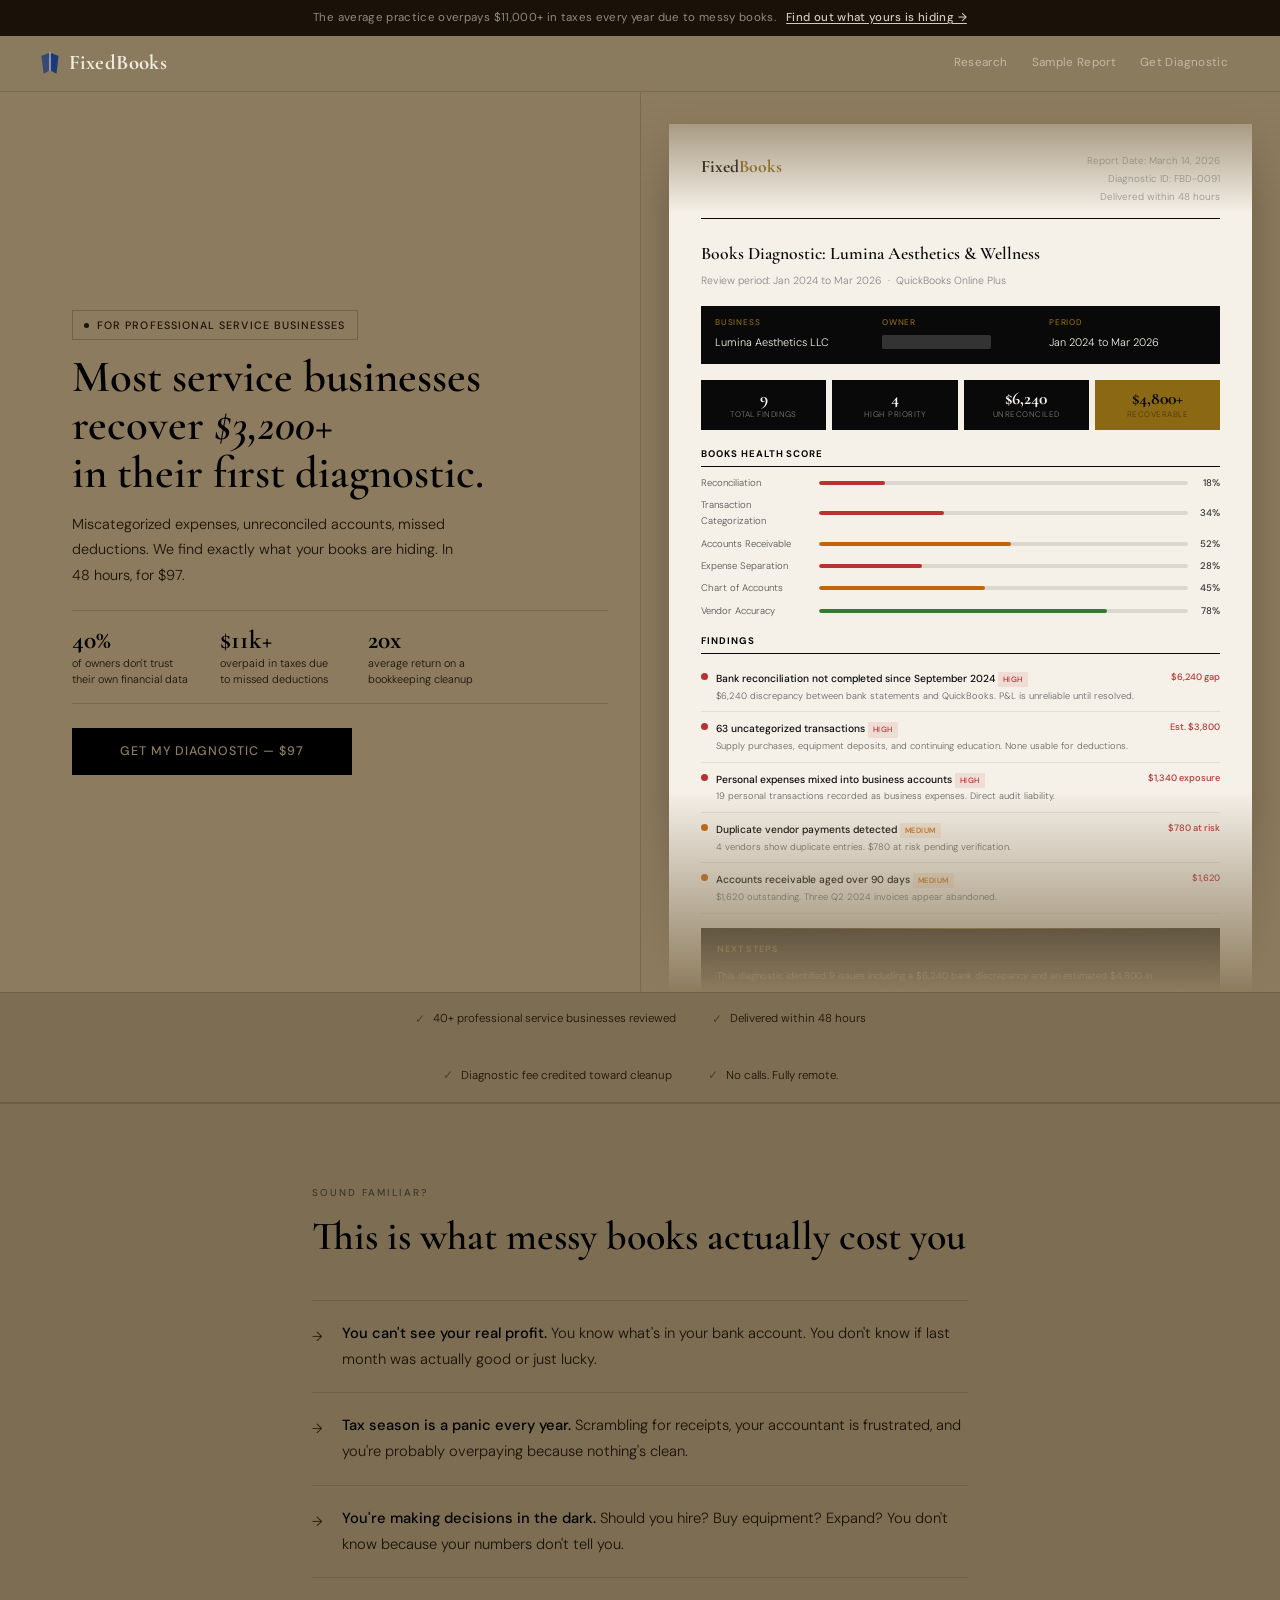
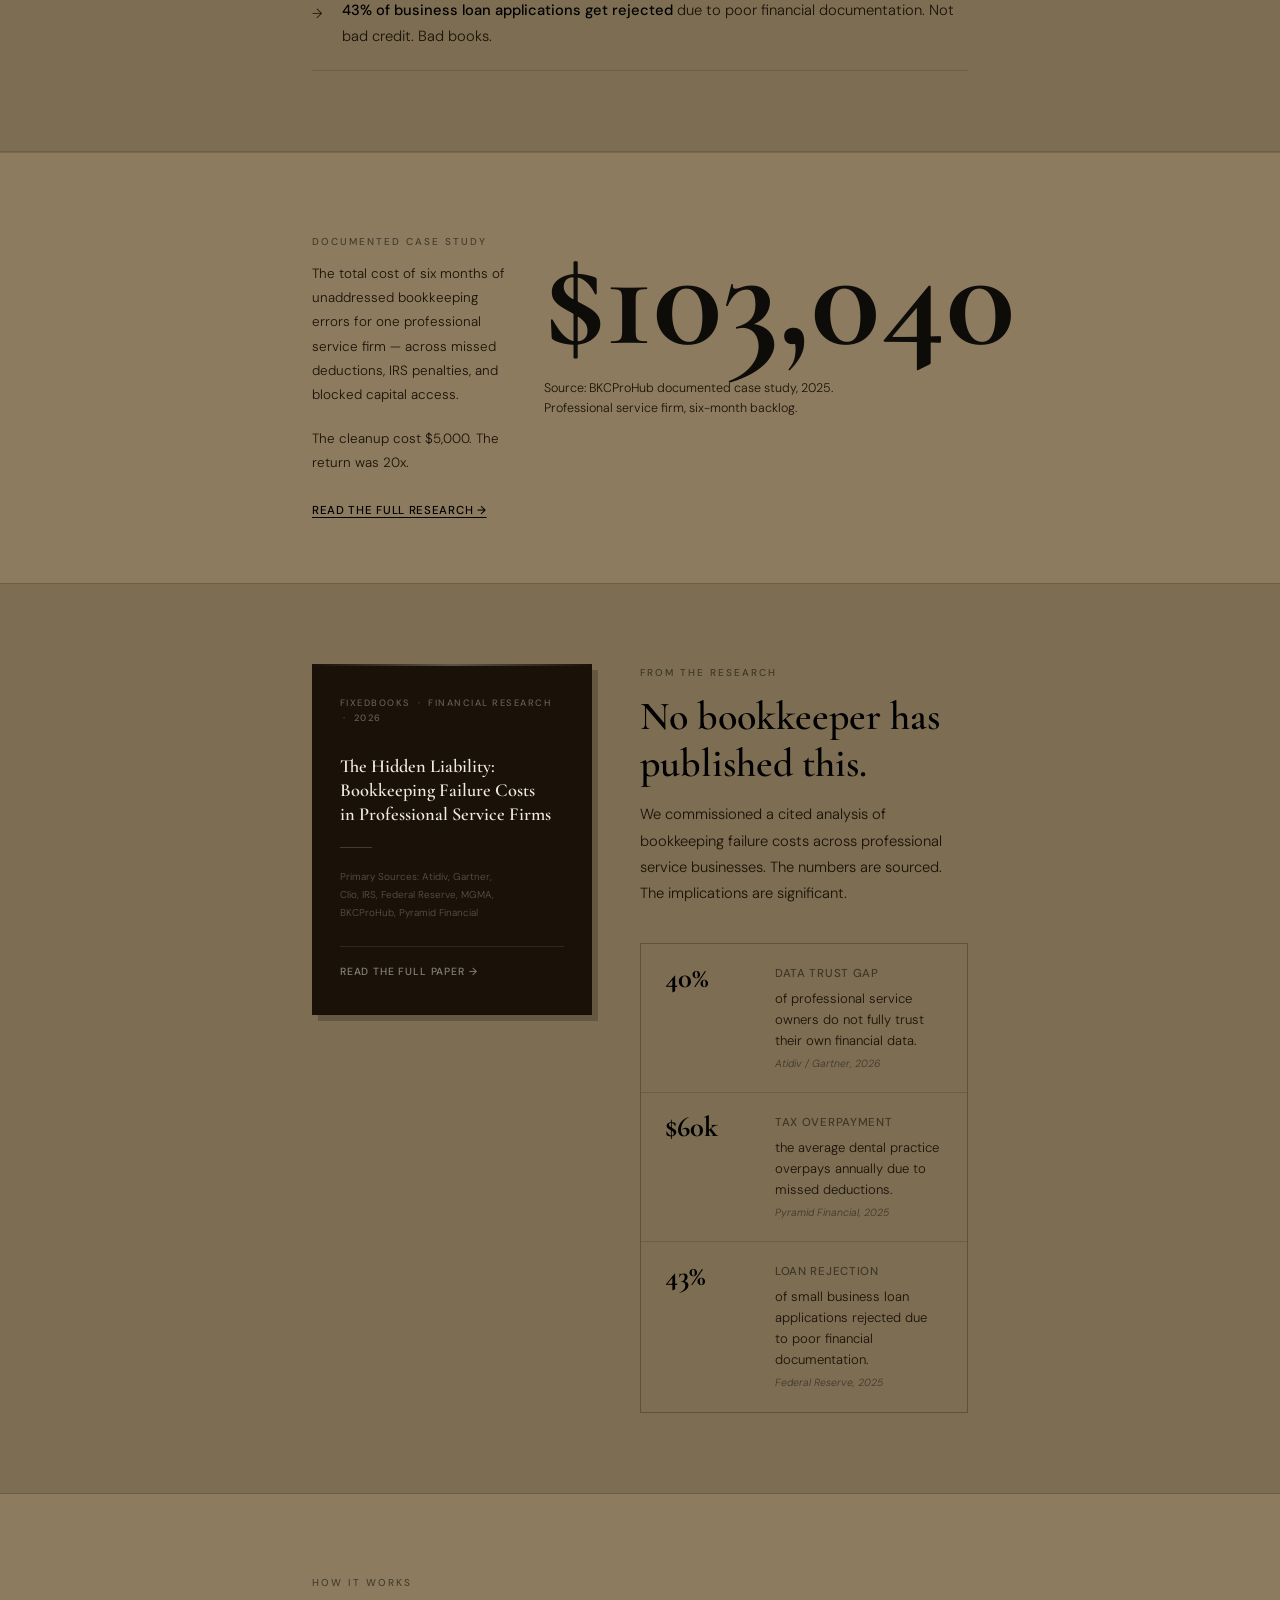
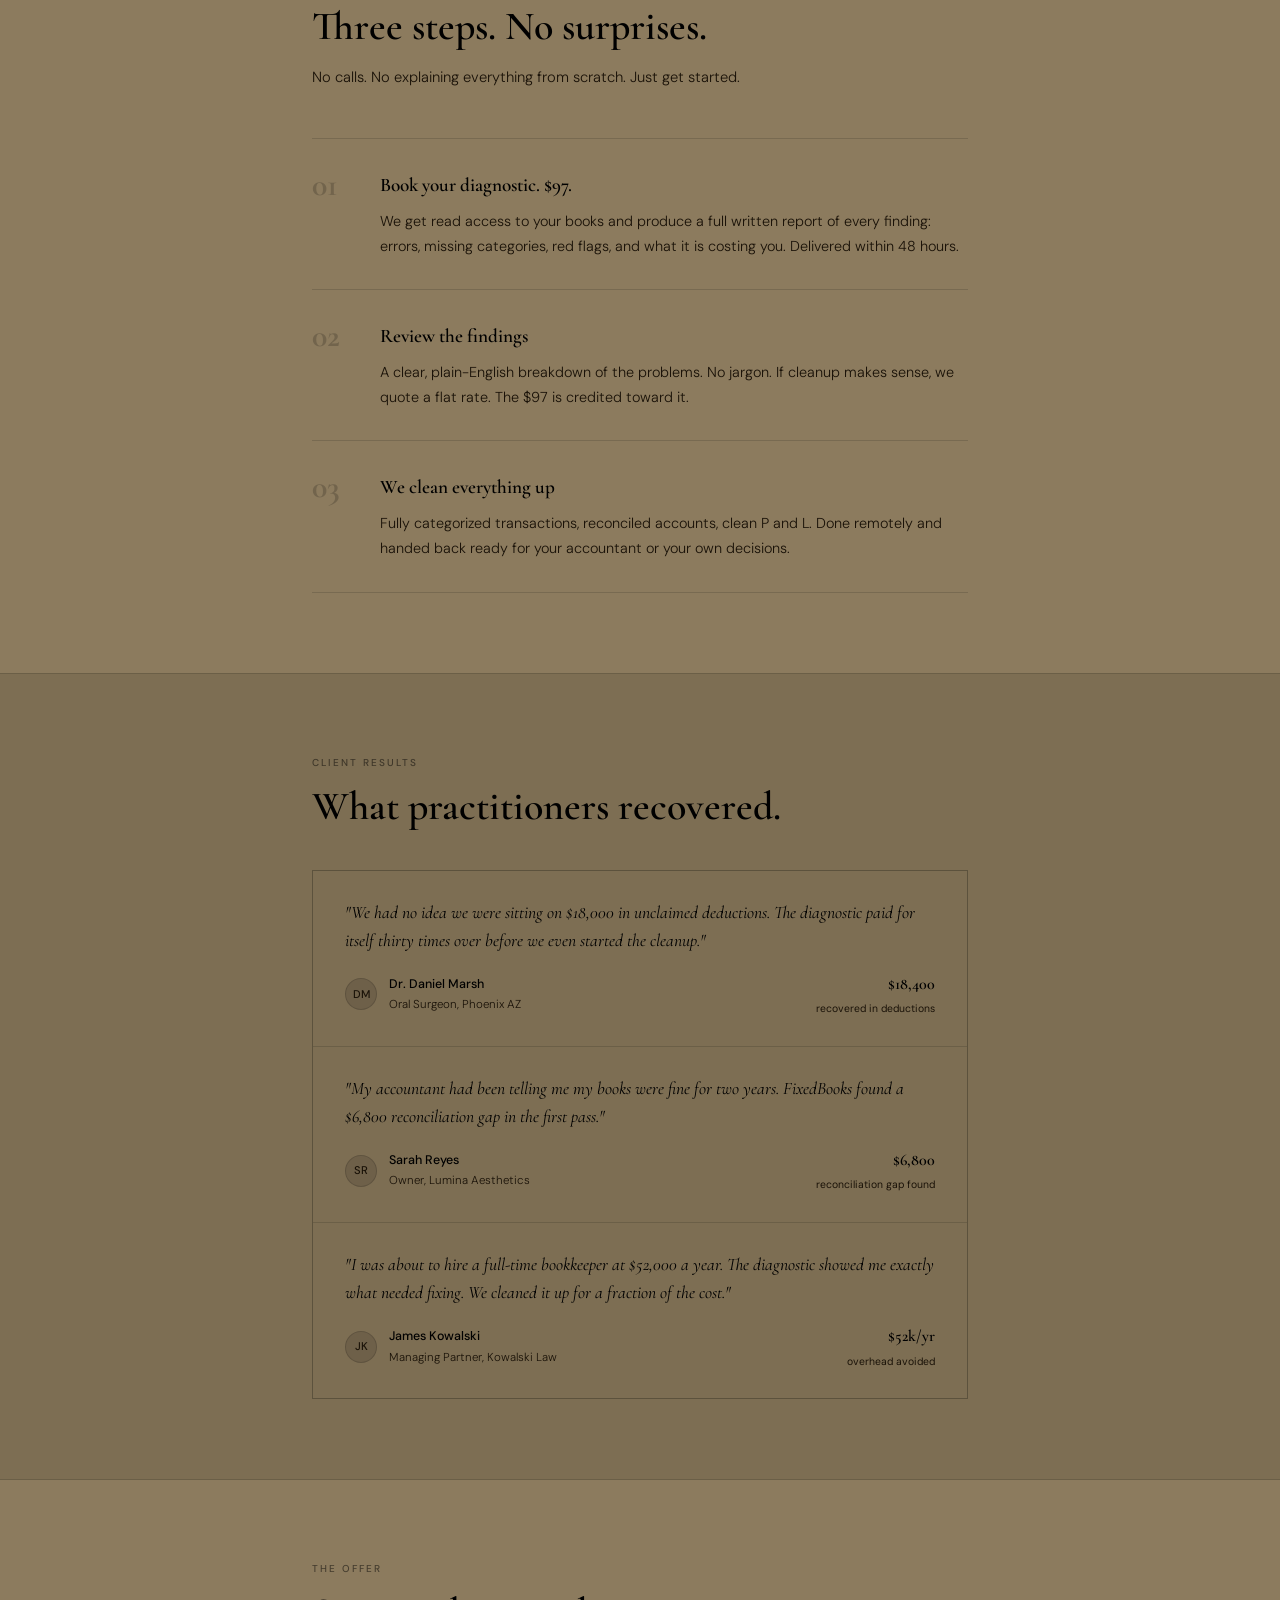
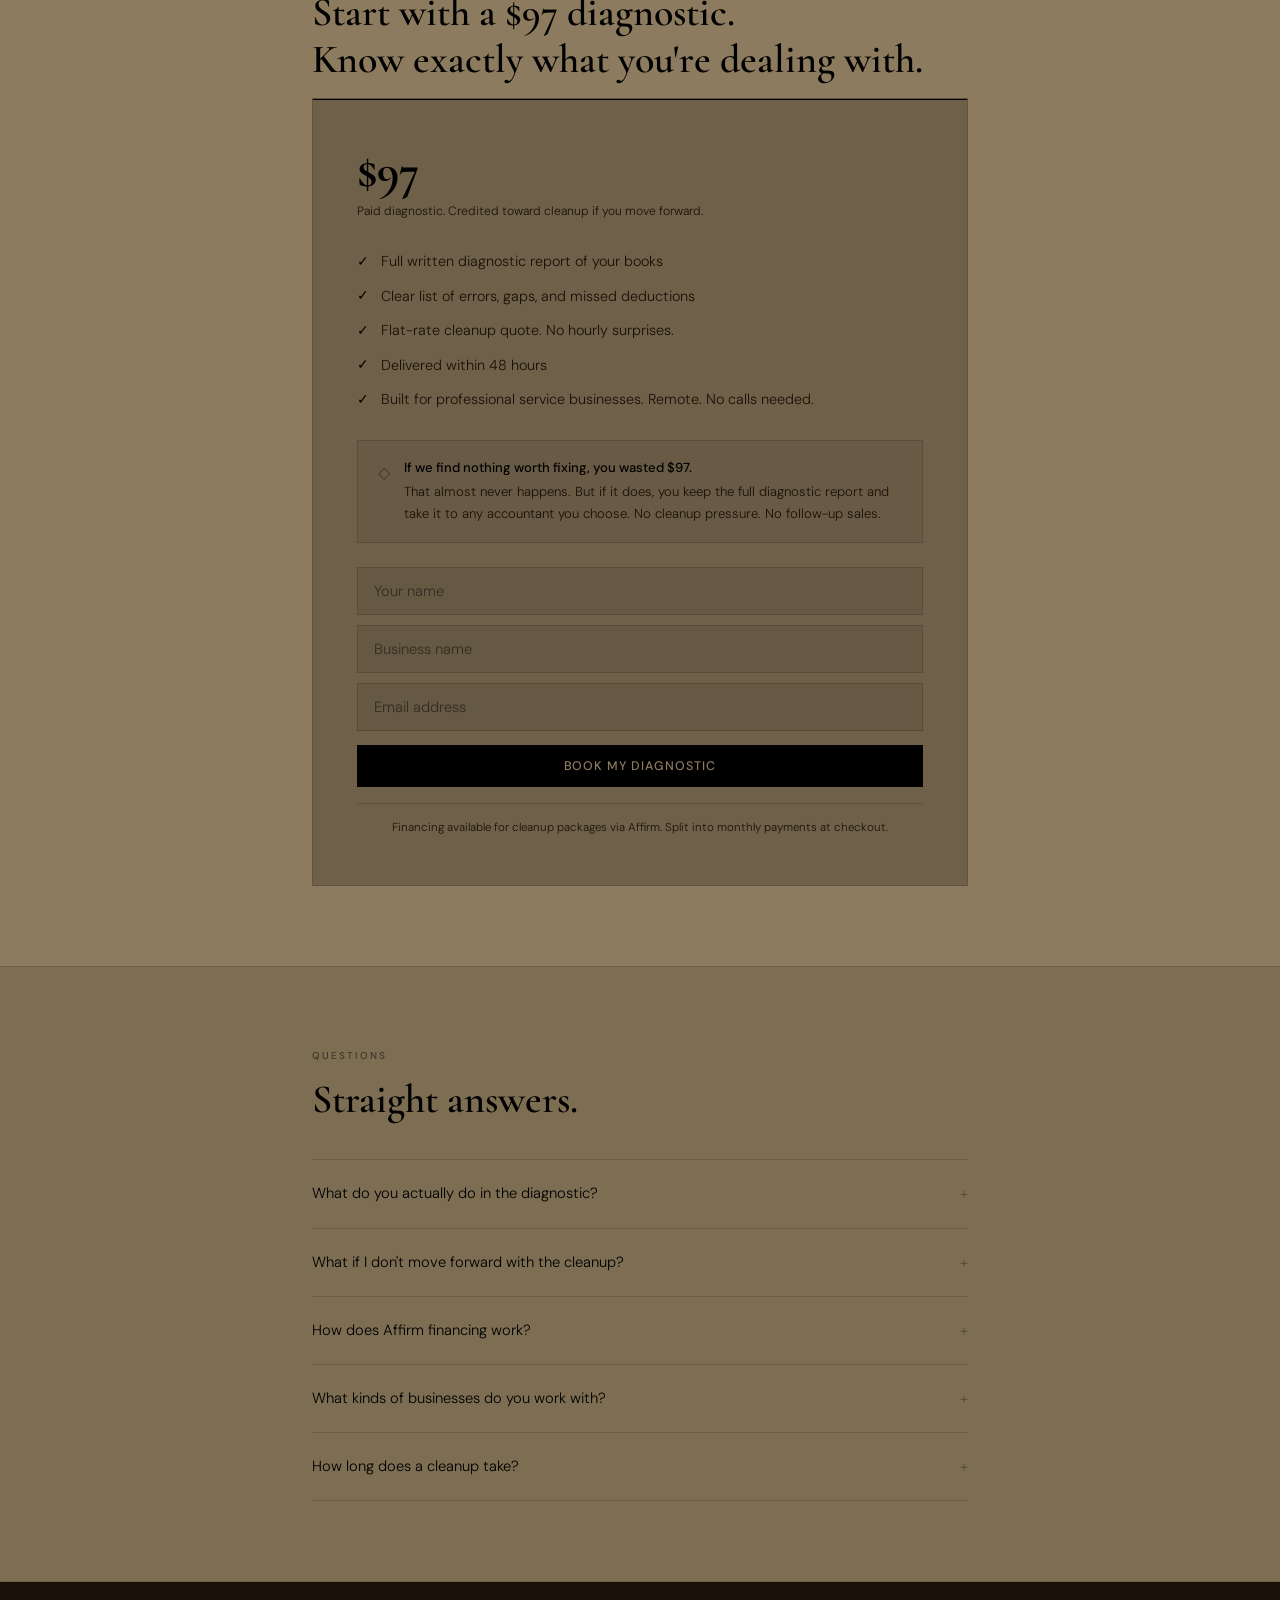
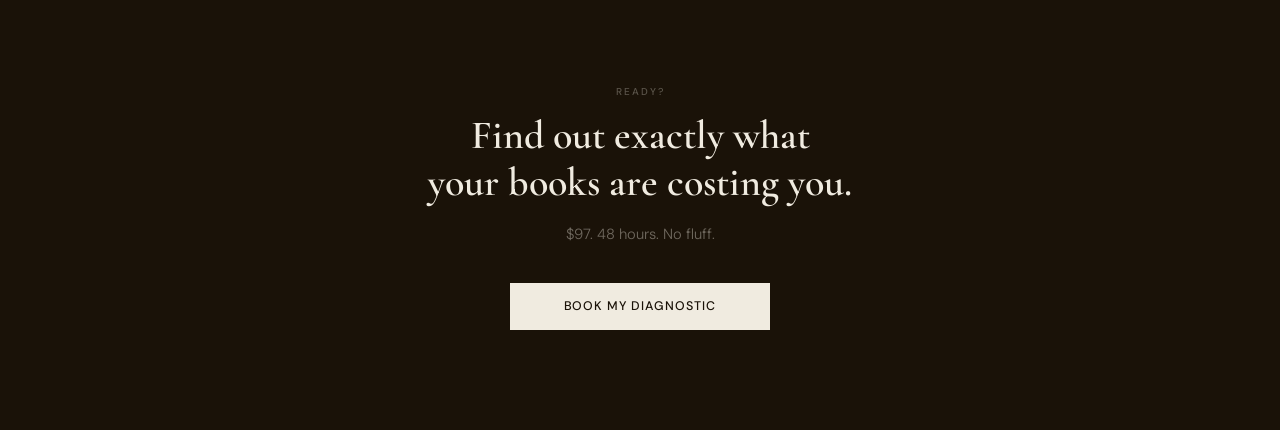
==== commit f502f547: "dffw" ====
--- a/index.html
+++ b/index.html
@@ -1241,11 +1241,11 @@
     <nav id="nav">
       <a href="/" class="nav__logo velocity-tilt">
         <svg width="20" height="26" viewBox="0 0 28 34" fill="none" xmlns="http://www.w3.org/2000/svg">
-          <path d="M14 2 L2 7 L5 32 L14 27 Z" fill="#F0EBE0" opacity="0.65"/>
-          <path d="M14 2 L26 7 L23 32 L14 27 Z" fill="#F0EBE0"/>
-          <line x1="14" y1="2" x2="14" y2="27" stroke="#8C7B5E" stroke-width="1.4" stroke-linecap="round"/>
-          <line x1="2" y1="7" x2="26" y2="7" stroke="#F0EBE0" stroke-width="0.8" stroke-linecap="round" opacity="0.4"/>
-        </svg>
+  <path d="M14 2 L2 7 L5 32 L14 27 Z" fill="#1B3A7A" opacity="0.75"/>
+  <path d="M14 2 L26 7 L23 32 L14 27 Z" fill="#1B3A7A"/>
+  <line x1="14" y1="2" x2="14" y2="27" stroke="#F0EBE0" stroke-width="1.4" stroke-linecap="round"/>
+  <line x1="2" y1="7" x2="26" y2="7" stroke="#1B3A7A" stroke-width="0.8" stroke-linecap="round" opacity="0.4"/>
+</svg>
         <span class="nav__wordmark">FixedBooks</span>
       </a>
       <div class="nav__links">
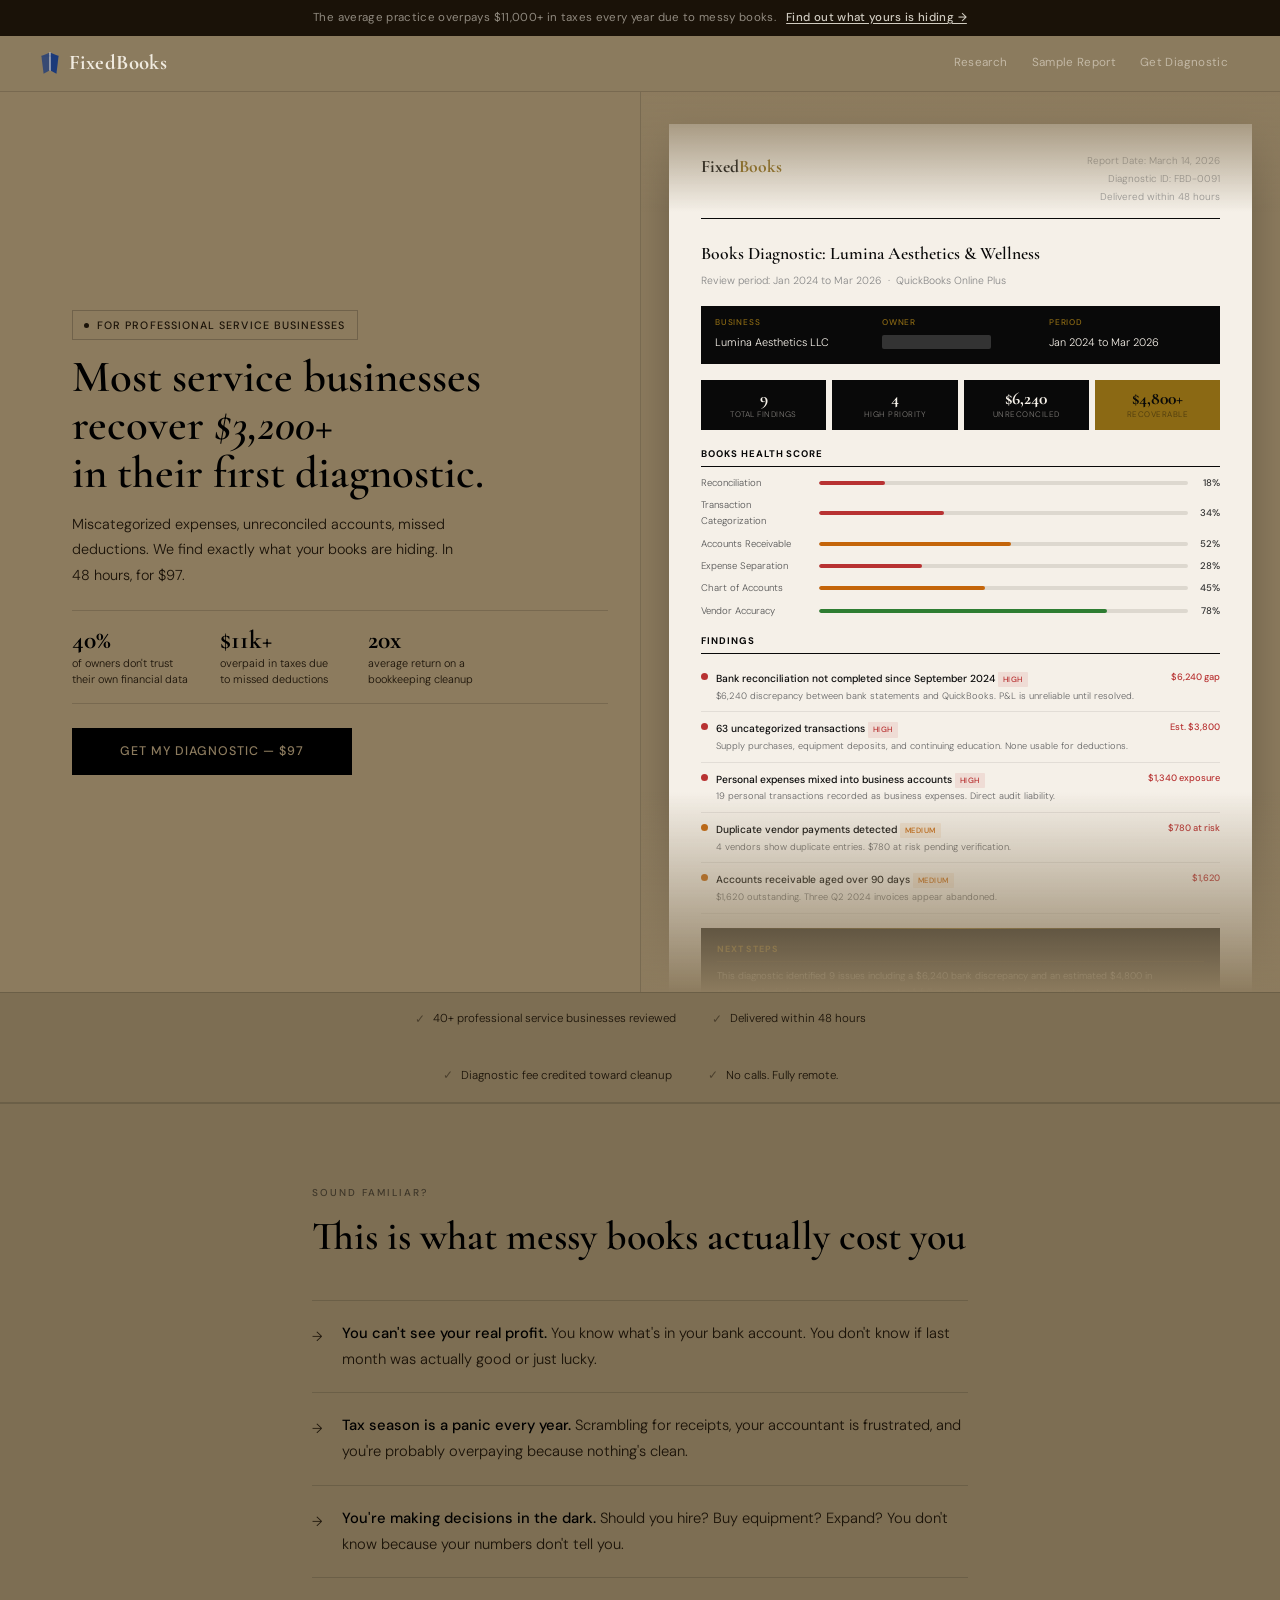
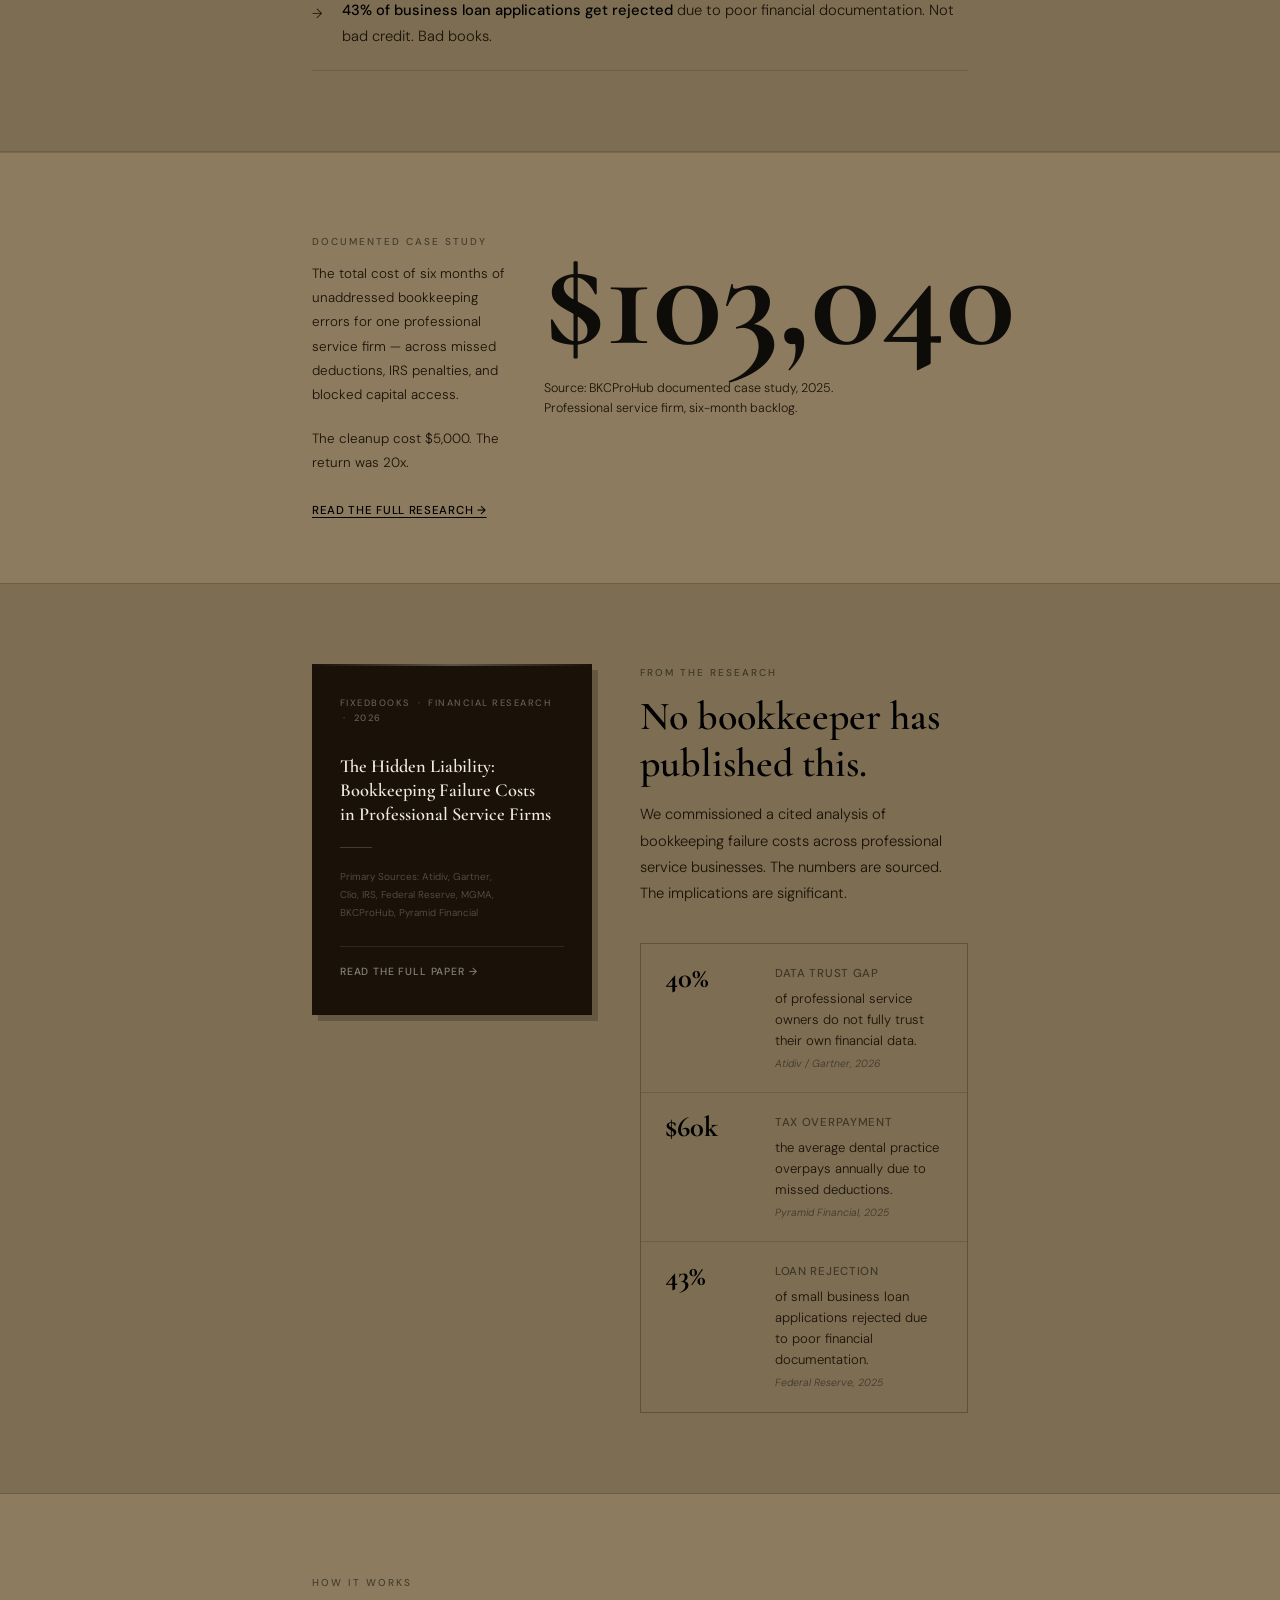
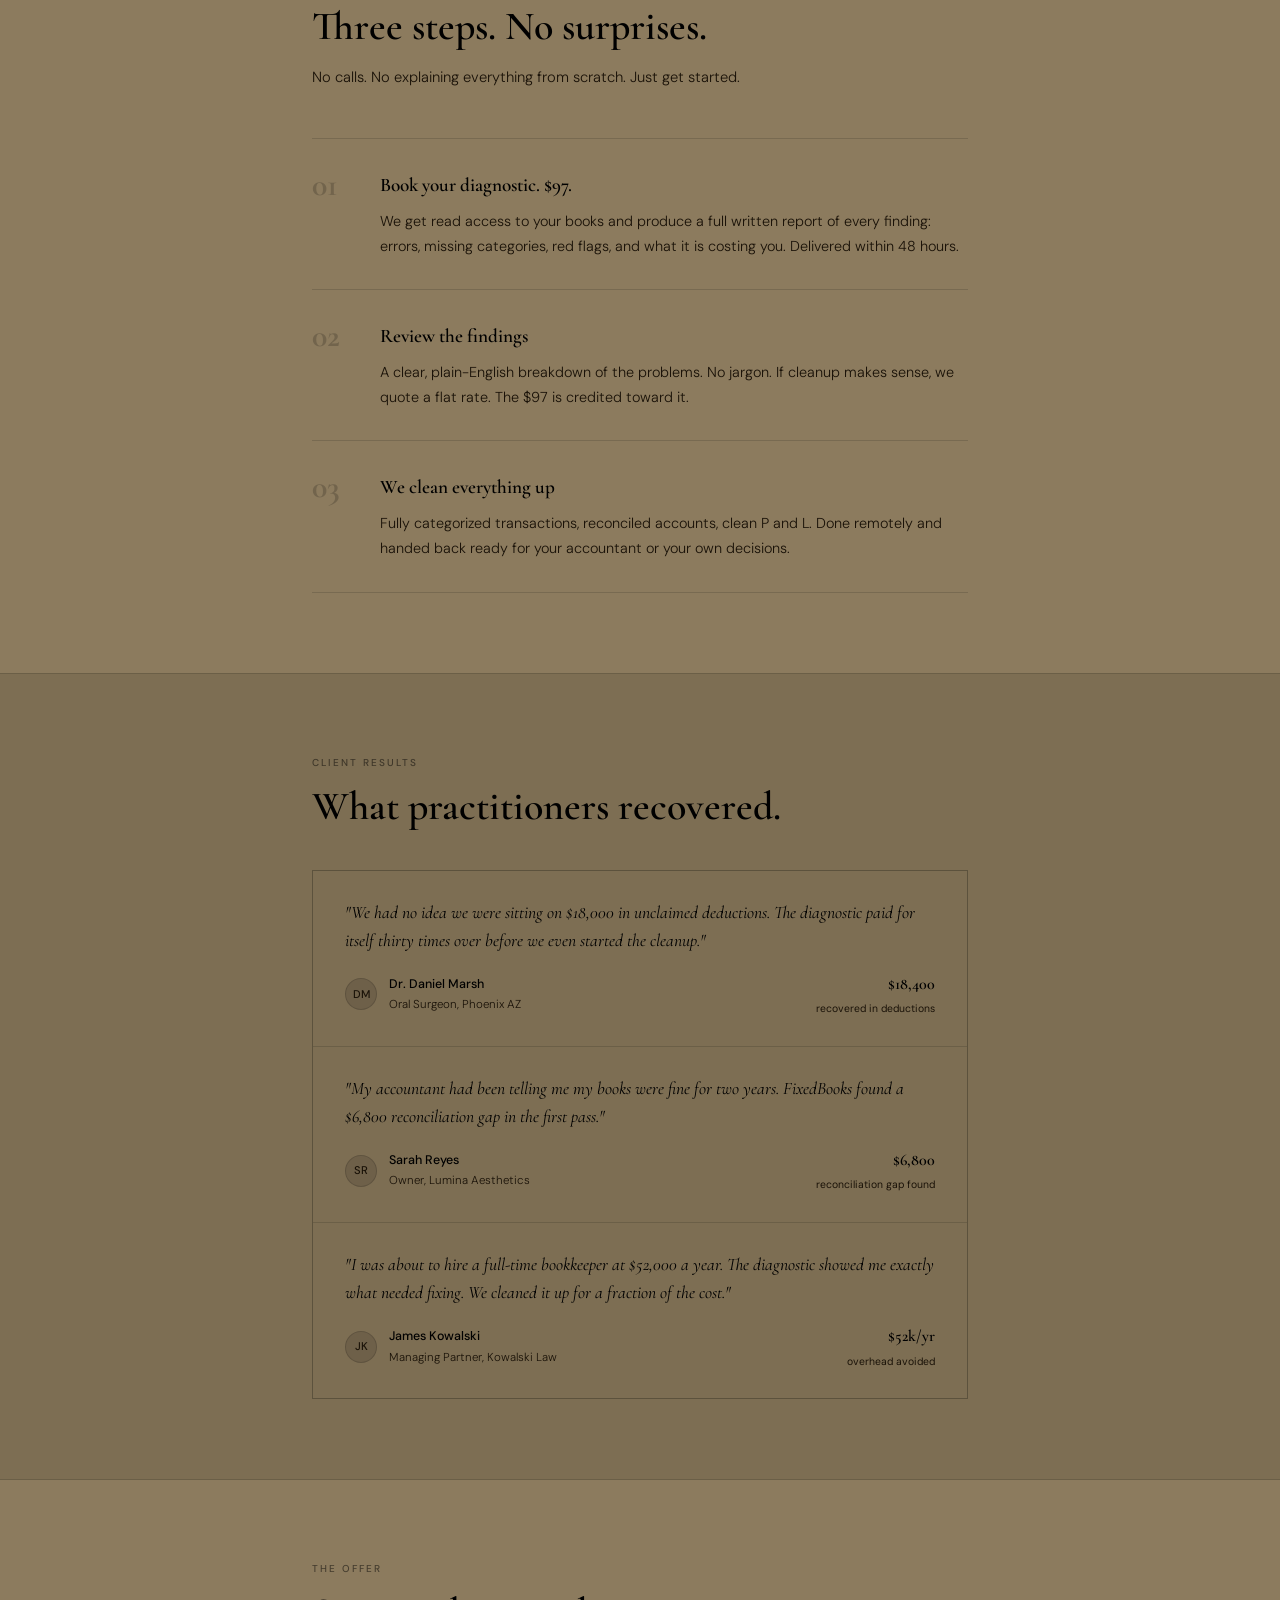
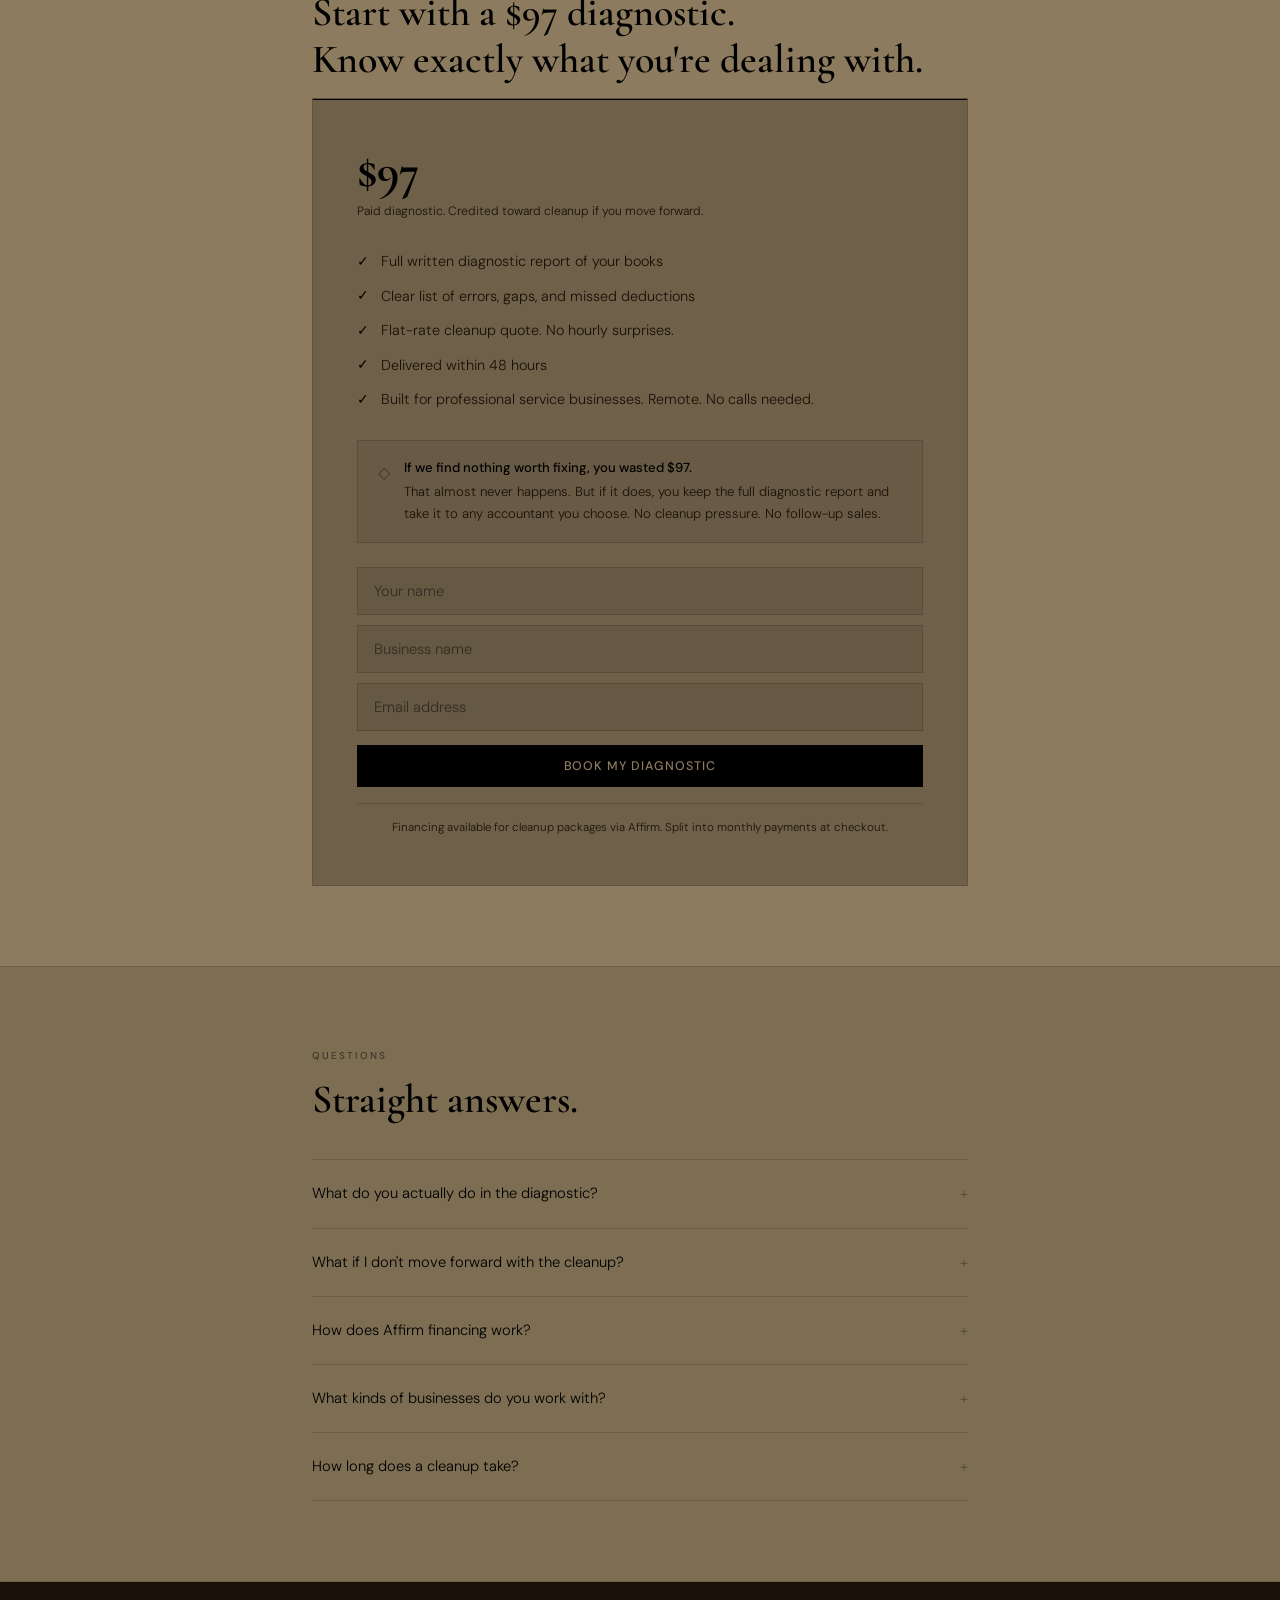
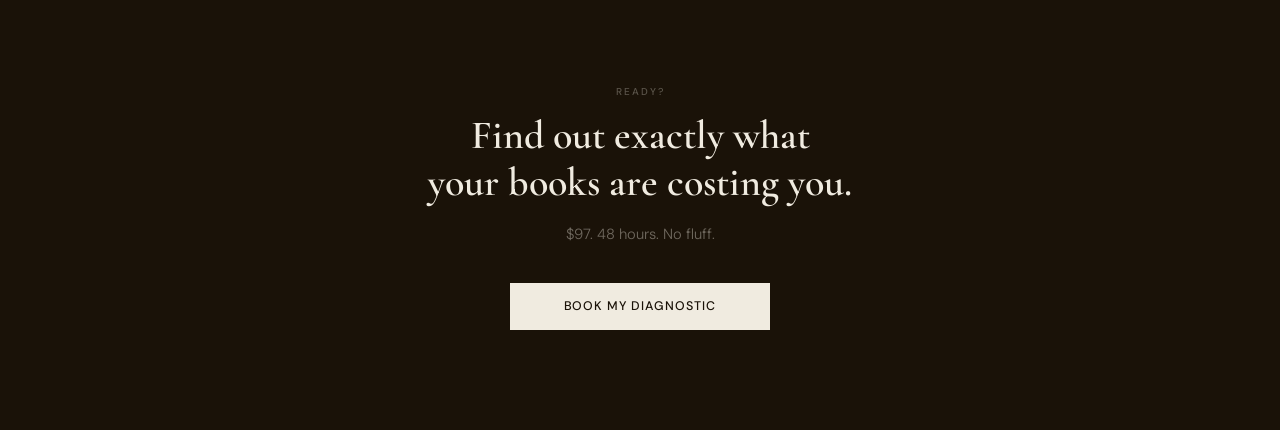
==== commit fea2120d: "dsd" ====
--- a/index.html
+++ b/index.html
@@ -1223,6 +1223,18 @@
       .stat-bar { flex-direction: column; gap: 14px; }
     }
 
+
+    /* ── MOBILE HERO PREVIEW ─────────────────────────────── */
+    .hero__mobile-preview {
+      display: none;
+      padding: 0 20px 48px;
+    }
+
+    @media (max-width: 960px) {
+      .hero__mobile-preview {
+        display: block;
+      }
+    }
   </style>
 </head>
 <body>
@@ -1300,6 +1312,31 @@
       </a>
 
     </div>
+    <div class="hero__mobile-preview">
+      <div class="rp" style="opacity:0.92;">
+        <div class="rp__header">
+          <div class="rp__brand">Fixed<span>Books</span></div>
+          <div class="rp__meta"><div>Diagnostic ID: FBD-0091</div><div>Delivered within 48 hours</div></div>
+        </div>
+        <div class="rp__title">Books Diagnostic: Lumina Aesthetics &amp; Wellness</div>
+        <div class="rp__grid">
+          <div class="rp__box"><div class="rp__box-num">9</div><div class="rp__box-label">Findings</div></div>
+          <div class="rp__box"><div class="rp__box-num">4</div><div class="rp__box-label">High Priority</div></div>
+          <div class="rp__box"><div class="rp__box-num">$6,240</div><div class="rp__box-label">Unreconciled</div></div>
+          <div class="rp__box gold"><div class="rp__box-num">$4,800+</div><div class="rp__box-label">Recoverable</div></div>
+        </div>
+        <div class="rp__section-title">Books Health Score</div>
+        <div class="rp__score-row"><span class="rp__score-label">Reconciliation</span><div class="rp__score-bar"><div class="rp__score-fill low" style="width:18%"></div></div><span class="rp__score-val">18%</span></div>
+        <div class="rp__score-row"><span class="rp__score-label">Transaction Categorization</span><div class="rp__score-bar"><div class="rp__score-fill low" style="width:34%"></div></div><span class="rp__score-val">34%</span></div>
+        <div class="rp__score-row"><span class="rp__score-label">Accounts Receivable</span><div class="rp__score-bar"><div class="rp__score-fill mid" style="width:52%"></div></div><span class="rp__score-val">52%</span></div>
+        <div class="rp__score-row"><span class="rp__score-label">Expense Separation</span><div class="rp__score-bar"><div class="rp__score-fill low" style="width:28%"></div></div><span class="rp__score-val">28%</span></div>
+        <div class="rp__section-title" style="margin-top:12px;">Findings</div>
+        <div class="rp__finding"><div class="rp__dot high"></div><div><div class="rp__finding-title">Bank reconciliation not completed since September 2024 <span class="rp__badge high">High</span></div><div class="rp__finding-desc">$6,240 discrepancy between bank and QuickBooks.</div></div><div class="rp__finding-impact">$6,240 gap</div></div>
+        <div class="rp__finding"><div class="rp__dot high"></div><div><div class="rp__finding-title">63 uncategorized transactions <span class="rp__badge high">High</span></div><div class="rp__finding-desc">None usable for deductions in current state.</div></div><div class="rp__finding-impact">Est. $3,800</div></div>
+        <div class="rp__finding"><div class="rp__dot high"></div><div><div class="rp__finding-title">Personal expenses in business accounts <span class="rp__badge high">High</span></div><div class="rp__finding-desc">19 transactions flagged. Direct audit liability.</div></div><div class="rp__finding-impact">$1,340</div></div>
+        <div class="rp__next"><div class="rp__next-title">Next Steps</div><p class="rp__next-text">9 issues identified. $4,800 in recoverable deductions and overpayments. Full cleanup will reconcile all accounts and hand back a clean P and L.</p><div class="rp__next-price">Cleanup Quote: $[X]</div><div class="rp__next-note">$97 diagnostic credited toward this total.</div></div>
+      </div>
+    </div>
 
     <!-- RIGHT: live scrolling report preview -->
     <div class="hero__right">
